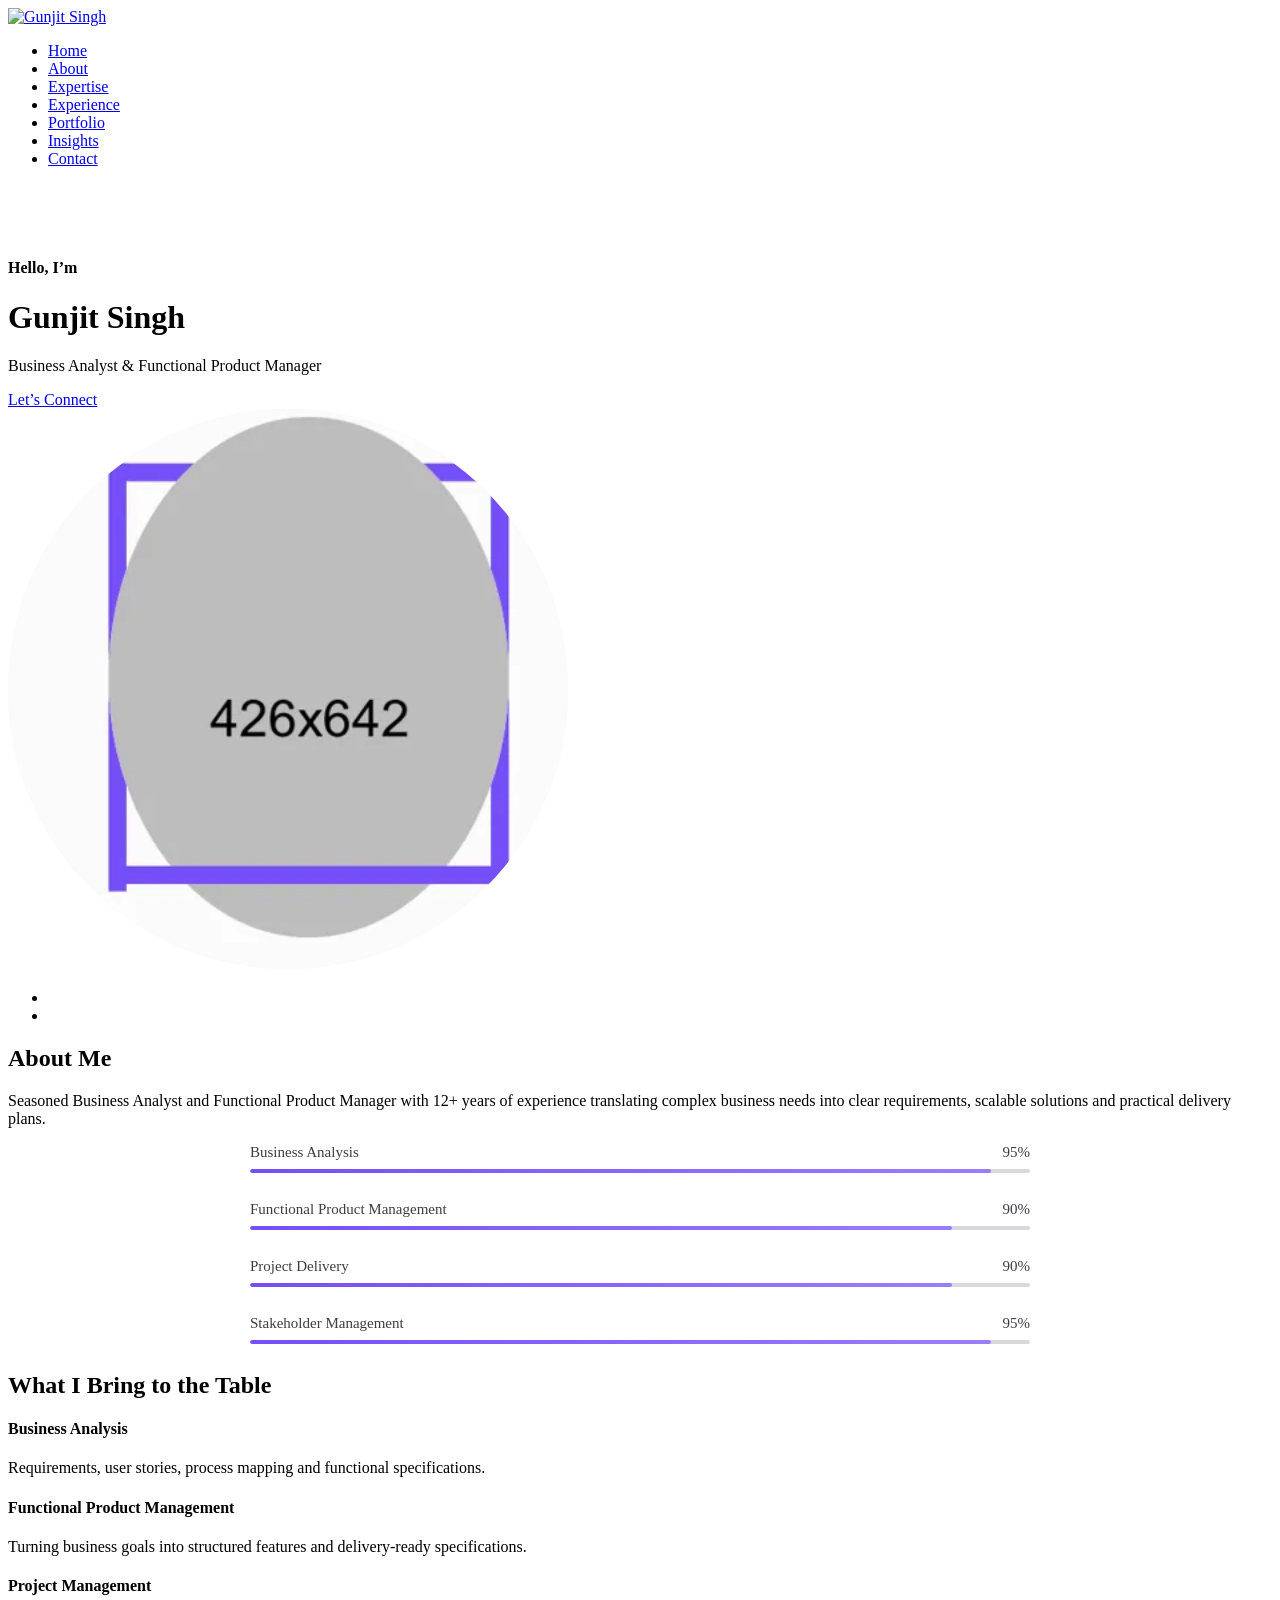
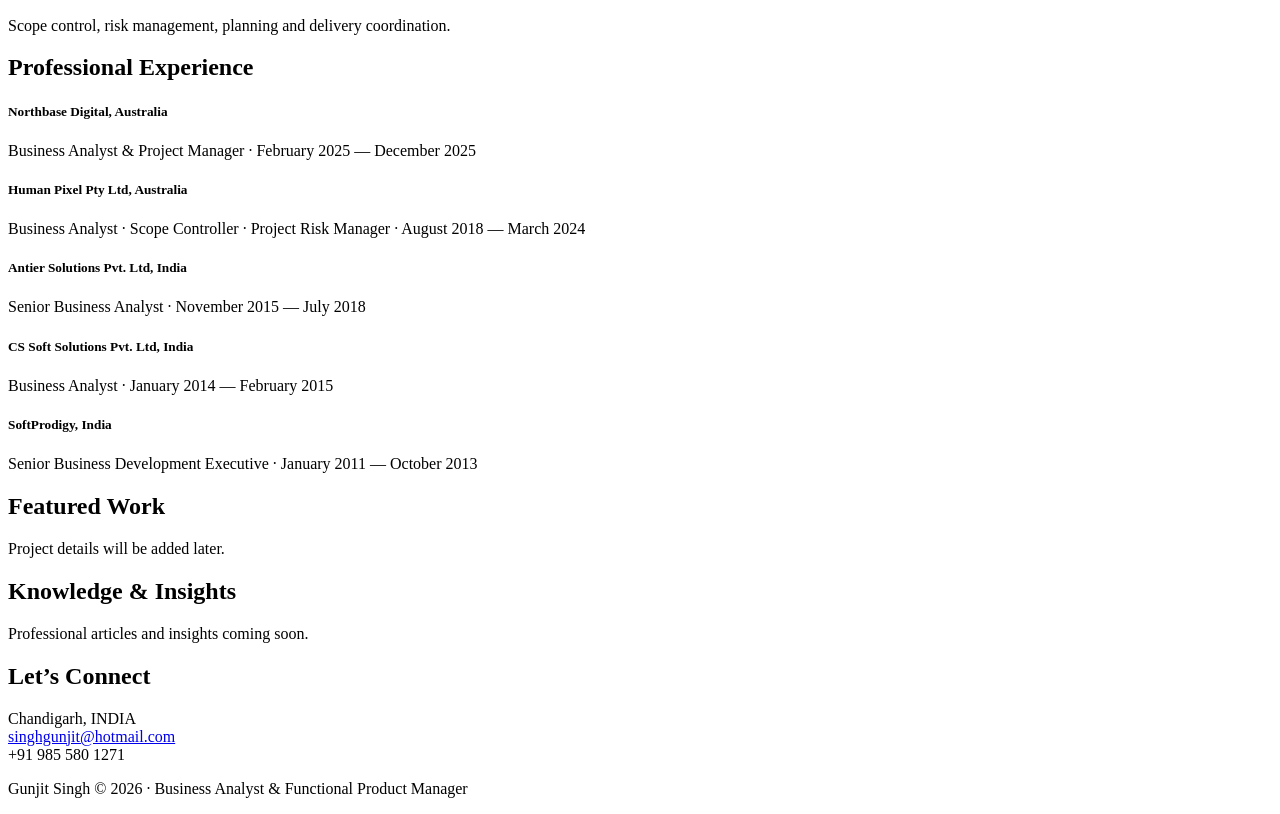
==== index.html @ 326b73f9 "Restore skill section and visible colored progress bars" ====
<!doctype html>
<html lang="en"><head><meta charset="utf-8"><meta name="viewport" content="width=device-width,initial-scale=1"><title>Gunjit Singh | Business Analyst & Functional Product Manager</title>
<link rel="stylesheet" href="https://preview.uideck.com/items/unfold/assets/css/bootstrap.min.css"><link rel="stylesheet" href="https://preview.uideck.com/items/unfold/assets/css/LineIcons.css"><link rel="stylesheet" href="https://preview.uideck.com/items/unfold/assets/css/default.css"><link rel="stylesheet" href="https://preview.uideck.com/items/unfold/assets/css/style.css"><link rel="stylesheet" href="assets/css/custom.css">
<style>.header-image .profile-photo{width:100%;max-width:560px;height:560px;object-fit:cover;object-position:center top;border-radius:50%;background:#f7f7f7}@media(max-width:991px){.header-image .profile-photo{height:auto;border-radius:0}}</style></head><body>
<header id="home" class="header-area"><div class="navigation fixed-top"><div class="container"><div class="row"><div class="col-lg-12"><nav class="navbar navbar-expand-lg"><a class="navbar-brand" href="#home"><img src="https://preview.uideck.com/items/unfold/assets/images/logo.png" alt="Gunjit Singh"></a><div class="collapse navbar-collapse" id="navbarSupportedContent"><ul class="navbar-nav ml-auto"><li class="nav-item active"><a class="page-scroll" href="#home">Home</a></li><li class="nav-item"><a class="page-scroll" href="#about">About</a></li><li class="nav-item"><a class="page-scroll" href="#service">Expertise</a></li><li class="nav-item"><a class="page-scroll" href="#experience">Experience</a></li><li class="nav-item"><a class="page-scroll" href="#work">Portfolio</a></li><li class="nav-item"><a class="page-scroll" href="#insights">Insights</a></li><li class="nav-item"><a class="page-scroll" href="#contact">Contact</a></li></ul></div></nav></div></div></div></div>
<div id="parallax" class="header-content d-flex align-items-center"><div class="header-shape shape-one layer"><img src="https://preview.uideck.com/items/unfold/assets/images/banner/shape/shape-1.png" alt=""></div><div class="header-shape shape-tow layer"><img src="https://preview.uideck.com/items/unfold/assets/images/banner/shape/shape-2.png" alt=""></div><div class="header-shape shape-three layer"><img src="https://preview.uideck.com/items/unfold/assets/images/banner/shape/shape-3.png" alt=""></div><div class="container"><div class="row align-items-center"><div class="col-xl-5 col-lg-6"><div class="header-content-right"><h4 class="sub-title">Hello, I’m</h4><h1 class="title">Gunjit Singh</h1><p>Business Analyst &amp; Functional Product Manager</p><a class="main-btn" href="#contact">Let’s Connect</a></div></div><div class="col-lg-6 offset-xl-1"><div class="header-image d-none d-lg-block"><img class="profile-photo" src="assets/images/gunjit-profile.webp" alt="Gunjit Singh"></div></div></div></div><div class="header-social"><div class="container"><div class="row"><div class="col-lg-12"><div class="header-social-icon"><ul><li><a href="mailto:singhgunjit@hotmail.com"><i class="lni-envelope"></i></a></li><li><a href="https://www.linkedin.com/in/gunjitsingh/" target="_blank"><i class="lni-linkedin-original"></i></a></li></ul></div></div></div></div></div></div></header>
<section id="about" class="about-area pt-125 pb-130"><div class="container"><div class="row justify-content-center"><div class="col-lg-8"><div class="section-title text-center"><h2 class="title">About Me</h2><p>Seasoned Business Analyst and Functional Product Manager with 12+ years of experience translating complex business needs into clear requirements, scalable solutions and practical delivery plans.</p></div></div></div><div class="row justify-content-center mt-50"><div class="col-lg-8"><div class="skill-list"><div class="skill-item"><div class="skill-header"><span class="skill-title">Business Analysis</span><span class="skill-percentage">95%</span></div><div class="skill-bar"><span class="bar-inner"></span></div></div><div class="skill-item"><div class="skill-header"><span class="skill-title">Functional Product Management</span><span class="skill-percentage">90%</span></div><div class="skill-bar"><span class="bar-inner"></span></div></div><div class="skill-item"><div class="skill-header"><span class="skill-title">Project Delivery</span><span class="skill-percentage">90%</span></div><div class="skill-bar"><span class="bar-inner"></span></div></div><div class="skill-item"><div class="skill-header"><span class="skill-title">Stakeholder Management</span><span class="skill-percentage">95%</span></div><div class="skill-bar"><span class="bar-inner"></span></div></div></div></div></div></div></section>
<section id="service" class="services-area gray-bg pt-125 pb-130"><div class="container"><div class="section-title text-center"><h2 class="title">What I Bring to the Table</h2></div><div class="row justify-content-center"><div class="col-lg-4 col-md-6"><div class="single-service text-center mt-30"><div class="service-icon"><i class="lni-code-alt"></i></div><h4 class="service-title">Business Analysis</h4><p>Requirements, user stories, process mapping and functional specifications.</p></div></div><div class="col-lg-4 col-md-6"><div class="single-service text-center mt-30"><div class="service-icon"><i class="lni-layout"></i></div><h4 class="service-title">Functional Product Management</h4><p>Turning business goals into structured features and delivery-ready specifications.</p></div></div><div class="col-lg-4 col-md-6"><div class="single-service text-center mt-30"><div class="service-icon"><i class="lni-cog"></i></div><h4 class="service-title">Project Management</h4><p>Scope control, risk management, planning and delivery coordination.</p></div></div></div></div></section>
<section id="experience" class="about-area pt-125 pb-130"><div class="container"><div class="section-title text-center"><h2 class="title">Professional Experience</h2></div><div class="row"><div class="col-lg-12"><div class="about-content"><h5>Northbase Digital, Australia</h5><p>Business Analyst &amp; Project Manager · February 2025 — December 2025</p><h5>Human Pixel Pty Ltd, Australia</h5><p>Business Analyst · Scope Controller · Project Risk Manager · August 2018 — March 2024</p><h5>Antier Solutions Pvt. Ltd, India</h5><p>Senior Business Analyst · November 2015 — July 2018</p><h5>CS Soft Solutions Pvt. Ltd, India</h5><p>Business Analyst · January 2014 — February 2015</p><h5>SoftProdigy, India</h5><p>Senior Business Development Executive · January 2011 — October 2013</p></div></div></div></div></section>
<section id="work" class="work-area pt-125 pb-130"><div class="container"><div class="section-title text-center"><h2 class="title">Featured Work</h2><p>Project details will be added later.</p></div></div></section><section id="insights" class="blog-area pt-125 pb-130"><div class="container"><div class="section-title text-center"><h2 class="title">Knowledge &amp; Insights</h2><p>Professional articles and insights coming soon.</p></div></div></section><section id="contact" class="contact-area gray-bg pt-125 pb-130"><div class="container"><div class="section-title text-center"><h2 class="title">Let’s Connect</h2><p>Chandigarh, INDIA<br><a href="mailto:singhgunjit@hotmail.com">singhgunjit@hotmail.com</a><br>+91 985 580 1271</p></div></div></section><footer class="footer-area"><div class="footer-widget pt-75 pb-120"><div class="container"><div class="text-center"><p>Gunjit Singh © 2026 · Business Analyst &amp; Functional Product Manager</p></div></div></div></footer>
<script src="https://preview.uideck.com/items/unfold/assets/js/vendor/jquery-1.12.4.min.js"></script><script src="https://preview.uideck.com/items/unfold/assets/js/bootstrap.min.js"></script><script src="https://preview.uideck.com/items/unfold/assets/js/main.js"></script></body></html>
---- assets/css/custom.css ----
/* Portfolio overrides and skill progress bar fixes */
.skill-area{padding-top:0;padding-bottom:100px}.skill-list{max-width:780px;margin:0 auto}.skill-item{margin-bottom:28px}.skill-header{display:flex;justify-content:space-between;align-items:center;margin-bottom:8px;font-size:15px;color:#3d3d45}.skill-title,.skill-percentage{font-weight:500}.skill-bar{height:4px;width:100%;background:#d7d7dc;border-radius:999px;overflow:hidden}.skill-bar .bar-inner,.skill-bar .progress-line{display:block;height:100%;border-radius:inherit;background:linear-gradient(90deg,#754ef9,#9b7dff)!important;opacity:1!important;transform:none!important;transition:width .8s ease!important}.skill-item:nth-child(1) .bar-inner,.skill-item:nth-child(1) .progress-line{width:95%!important}.skill-item:nth-child(2) .bar-inner,.skill-item:nth-child(2) .progress-line{width:90%!important}.skill-item:nth-child(3) .bar-inner,.skill-item:nth-child(3) .progress-line{width:90%!important}.skill-item:nth-child(4) .bar-inner,.skill-item:nth-child(4) .progress-line{width:95%!important}
/* Covers the original Unfold nested progress markup as well. */
.skill-item:nth-child(1) .skill-bar .bar-inner .bar{width:95%!important;background:#754ef9!important}.skill-item:nth-child(2) .skill-bar .bar-inner .bar{width:90%!important;background:#754ef9!important}.skill-item:nth-child(3) .skill-bar .bar-inner .bar{width:90%!important;background:#754ef9!important}.skill-item:nth-child(4) .skill-bar .bar-inner .bar{width:95%!important;background:#754ef9!important}
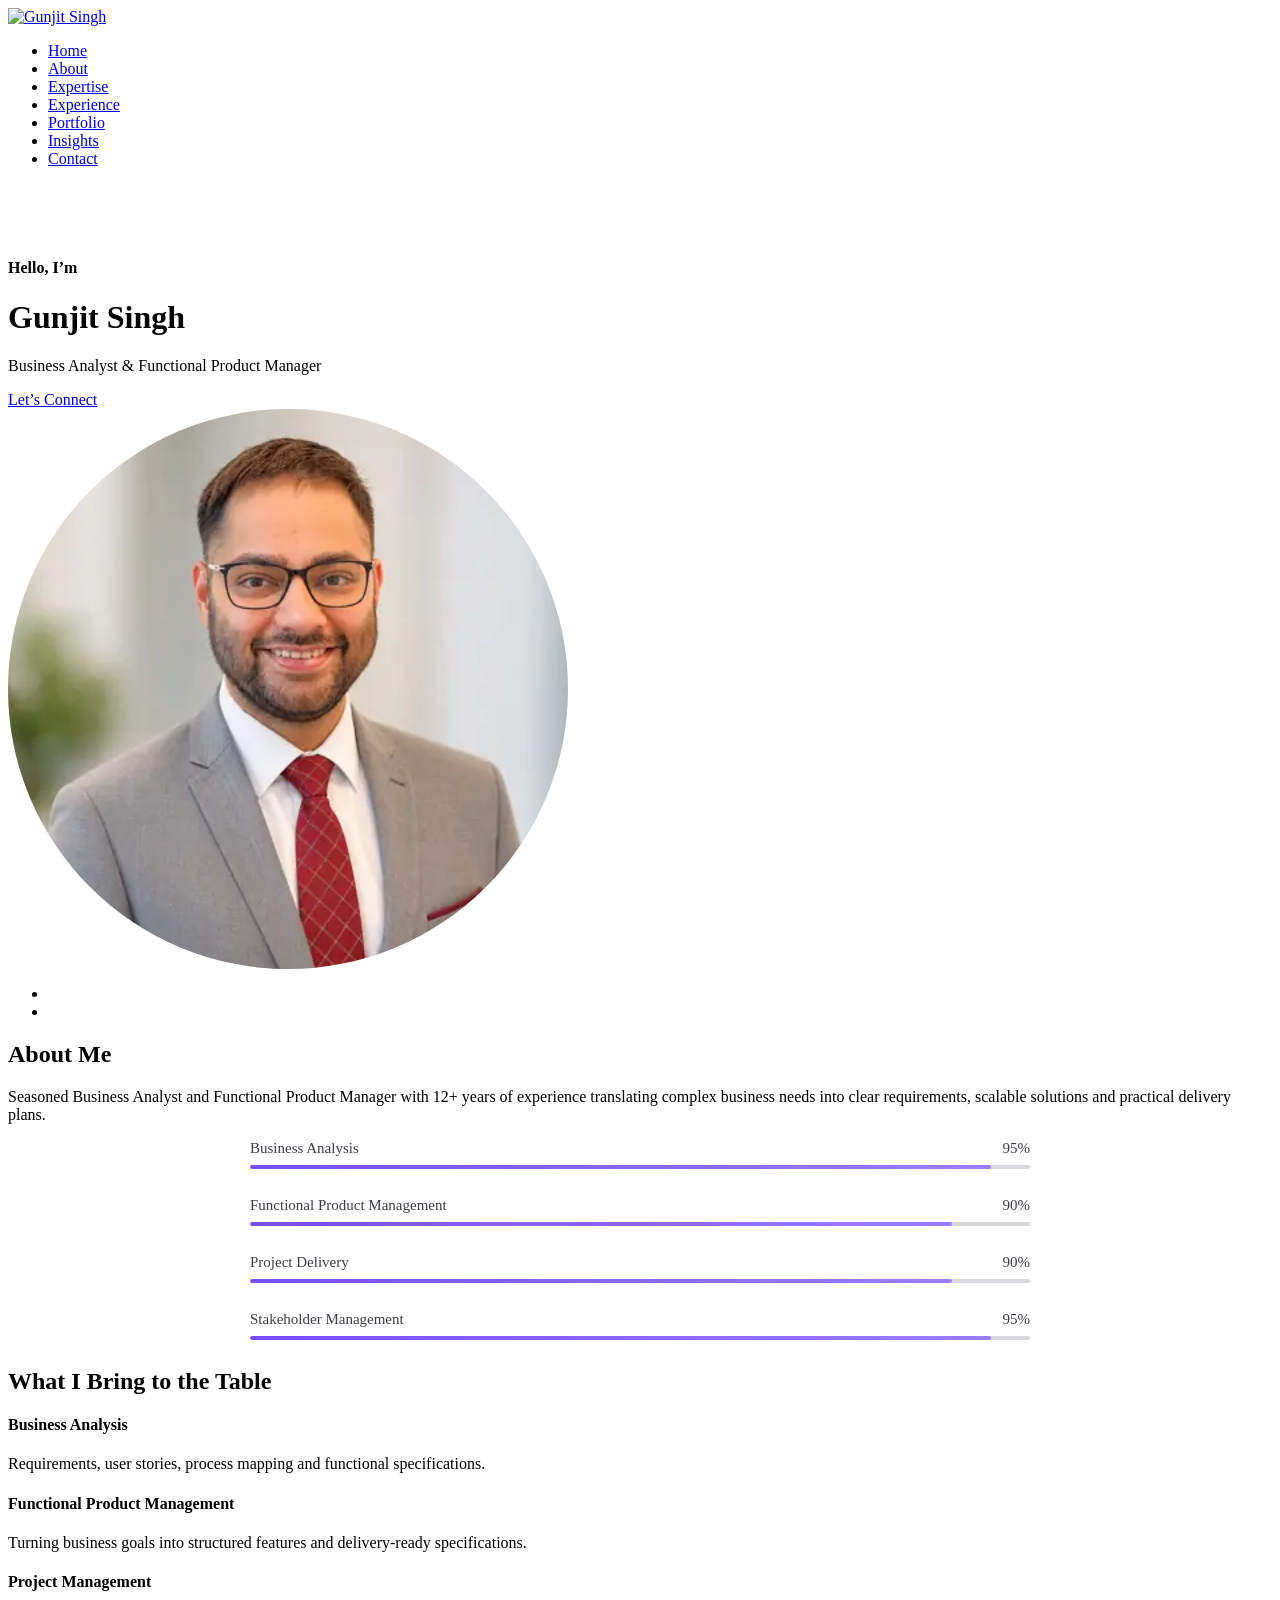
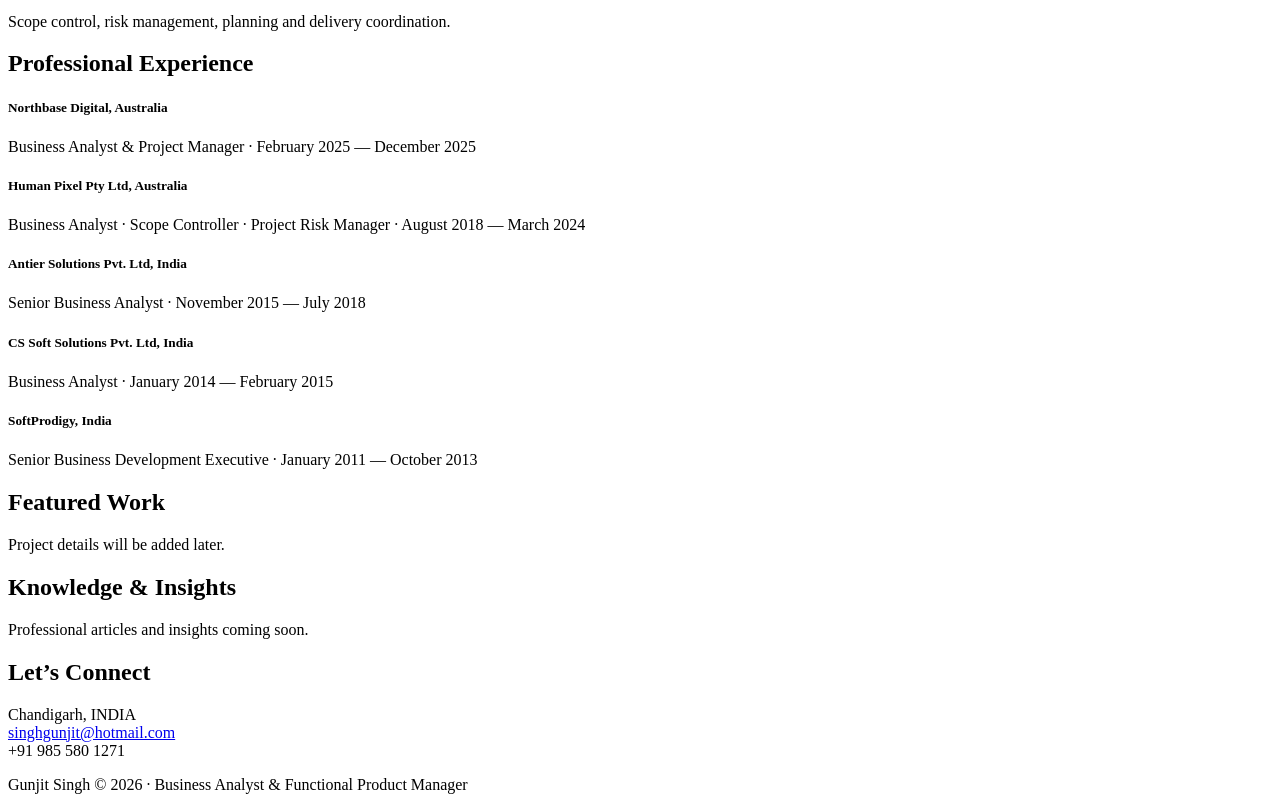
==== commit e1b17edd: "Fix hero photo by embedding optimized profile image and overriding hidden image styles" ====
--- a/index.html
+++ b/index.html
@@ -1,9 +1,9 @@
 <!doctype html>
 <html lang="en"><head><meta charset="utf-8"><meta name="viewport" content="width=device-width,initial-scale=1"><title>Gunjit Singh | Business Analyst & Functional Product Manager</title>
 <link rel="stylesheet" href="https://preview.uideck.com/items/unfold/assets/css/bootstrap.min.css"><link rel="stylesheet" href="https://preview.uideck.com/items/unfold/assets/css/LineIcons.css"><link rel="stylesheet" href="https://preview.uideck.com/items/unfold/assets/css/default.css"><link rel="stylesheet" href="https://preview.uideck.com/items/unfold/assets/css/style.css"><link rel="stylesheet" href="assets/css/custom.css">
-<style>.header-image .profile-photo{width:100%;max-width:560px;height:560px;object-fit:cover;object-position:center top;border-radius:50%;background:#f7f7f7}@media(max-width:991px){.header-image .profile-photo{height:auto;border-radius:0}}</style></head><body>
+<style>.header-image img.profile-photo{display:block!important;width:100%!important;max-width:560px!important;height:560px!important;object-fit:cover!important;object-position:center top!important;border-radius:50%!important;background:#f7f7f7!important;position:relative!important;z-index:3!important}@media(max-width:991px){.header-image img.profile-photo{height:auto!important;border-radius:50%!important}}.header-image:before{display:none!important}</style></head><body>
 <header id="home" class="header-area"><div class="navigation fixed-top"><div class="container"><div class="row"><div class="col-lg-12"><nav class="navbar navbar-expand-lg"><a class="navbar-brand" href="#home"><img src="https://preview.uideck.com/items/unfold/assets/images/logo.png" alt="Gunjit Singh"></a><div class="collapse navbar-collapse" id="navbarSupportedContent"><ul class="navbar-nav ml-auto"><li class="nav-item active"><a class="page-scroll" href="#home">Home</a></li><li class="nav-item"><a class="page-scroll" href="#about">About</a></li><li class="nav-item"><a class="page-scroll" href="#service">Expertise</a></li><li class="nav-item"><a class="page-scroll" href="#experience">Experience</a></li><li class="nav-item"><a class="page-scroll" href="#work">Portfolio</a></li><li class="nav-item"><a class="page-scroll" href="#insights">Insights</a></li><li class="nav-item"><a class="page-scroll" href="#contact">Contact</a></li></ul></div></nav></div></div></div></div>
-<div id="parallax" class="header-content d-flex align-items-center"><div class="header-shape shape-one layer"><img src="https://preview.uideck.com/items/unfold/assets/images/banner/shape/shape-1.png" alt=""></div><div class="header-shape shape-tow layer"><img src="https://preview.uideck.com/items/unfold/assets/images/banner/shape/shape-2.png" alt=""></div><div class="header-shape shape-three layer"><img src="https://preview.uideck.com/items/unfold/assets/images/banner/shape/shape-3.png" alt=""></div><div class="container"><div class="row align-items-center"><div class="col-xl-5 col-lg-6"><div class="header-content-right"><h4 class="sub-title">Hello, I’m</h4><h1 class="title">Gunjit Singh</h1><p>Business Analyst &amp; Functional Product Manager</p><a class="main-btn" href="#contact">Let’s Connect</a></div></div><div class="col-lg-6 offset-xl-1"><div class="header-image d-none d-lg-block"><img class="profile-photo" src="assets/images/gunjit-profile.webp" alt="Gunjit Singh"></div></div></div></div><div class="header-social"><div class="container"><div class="row"><div class="col-lg-12"><div class="header-social-icon"><ul><li><a href="mailto:singhgunjit@hotmail.com"><i class="lni-envelope"></i></a></li><li><a href="https://www.linkedin.com/in/gunjitsingh/" target="_blank"><i class="lni-linkedin-original"></i></a></li></ul></div></div></div></div></div></div></header>
+<div id="parallax" class="header-content d-flex align-items-center"><div class="header-shape shape-one layer"><img src="https://preview.uideck.com/items/unfold/assets/images/banner/shape/shape-1.png" alt=""></div><div class="header-shape shape-tow layer"><img src="https://preview.uideck.com/items/unfold/assets/images/banner/shape/shape-2.png" alt=""></div><div class="header-shape shape-three layer"><img src="https://preview.uideck.com/items/unfold/assets/images/banner/shape/shape-3.png" alt=""></div><div class="container"><div class="row align-items-center"><div class="col-xl-5 col-lg-6"><div class="header-content-right"><h4 class="sub-title">Hello, I’m</h4><h1 class="title">Gunjit Singh</h1><p>Business Analyst &amp; Functional Product Manager</p><a class="main-btn" href="#contact">Let’s Connect</a></div></div><div class="col-lg-6 offset-xl-1"><div class="header-image d-none d-lg-block"><img class="profile-photo" src="[data-uri]" alt="Gunjit Singh"></div></div></div></div><div class="header-social"><div class="container"><div class="row"><div class="col-lg-12"><div class="header-social-icon"><ul><li><a href="mailto:singhgunjit@hotmail.com"><i class="lni-envelope"></i></a></li><li><a href="https://www.linkedin.com/in/gunjitsingh/" target="_blank"><i class="lni-linkedin-original"></i></a></li></ul></div></div></div></div></div></div></header>
 <section id="about" class="about-area pt-125 pb-130"><div class="container"><div class="row justify-content-center"><div class="col-lg-8"><div class="section-title text-center"><h2 class="title">About Me</h2><p>Seasoned Business Analyst and Functional Product Manager with 12+ years of experience translating complex business needs into clear requirements, scalable solutions and practical delivery plans.</p></div></div></div><div class="row justify-content-center mt-50"><div class="col-lg-8"><div class="skill-list"><div class="skill-item"><div class="skill-header"><span class="skill-title">Business Analysis</span><span class="skill-percentage">95%</span></div><div class="skill-bar"><span class="bar-inner"></span></div></div><div class="skill-item"><div class="skill-header"><span class="skill-title">Functional Product Management</span><span class="skill-percentage">90%</span></div><div class="skill-bar"><span class="bar-inner"></span></div></div><div class="skill-item"><div class="skill-header"><span class="skill-title">Project Delivery</span><span class="skill-percentage">90%</span></div><div class="skill-bar"><span class="bar-inner"></span></div></div><div class="skill-item"><div class="skill-header"><span class="skill-title">Stakeholder Management</span><span class="skill-percentage">95%</span></div><div class="skill-bar"><span class="bar-inner"></span></div></div></div></div></div></div></section>
 <section id="service" class="services-area gray-bg pt-125 pb-130"><div class="container"><div class="section-title text-center"><h2 class="title">What I Bring to the Table</h2></div><div class="row justify-content-center"><div class="col-lg-4 col-md-6"><div class="single-service text-center mt-30"><div class="service-icon"><i class="lni-code-alt"></i></div><h4 class="service-title">Business Analysis</h4><p>Requirements, user stories, process mapping and functional specifications.</p></div></div><div class="col-lg-4 col-md-6"><div class="single-service text-center mt-30"><div class="service-icon"><i class="lni-layout"></i></div><h4 class="service-title">Functional Product Management</h4><p>Turning business goals into structured features and delivery-ready specifications.</p></div></div><div class="col-lg-4 col-md-6"><div class="single-service text-center mt-30"><div class="service-icon"><i class="lni-cog"></i></div><h4 class="service-title">Project Management</h4><p>Scope control, risk management, planning and delivery coordination.</p></div></div></div></div></section>
 <section id="experience" class="about-area pt-125 pb-130"><div class="container"><div class="section-title text-center"><h2 class="title">Professional Experience</h2></div><div class="row"><div class="col-lg-12"><div class="about-content"><h5>Northbase Digital, Australia</h5><p>Business Analyst &amp; Project Manager · February 2025 — December 2025</p><h5>Human Pixel Pty Ltd, Australia</h5><p>Business Analyst · Scope Controller · Project Risk Manager · August 2018 — March 2024</p><h5>Antier Solutions Pvt. Ltd, India</h5><p>Senior Business Analyst · November 2015 — July 2018</p><h5>CS Soft Solutions Pvt. Ltd, India</h5><p>Business Analyst · January 2014 — February 2015</p><h5>SoftProdigy, India</h5><p>Senior Business Development Executive · January 2011 — October 2013</p></div></div></div></div></section>
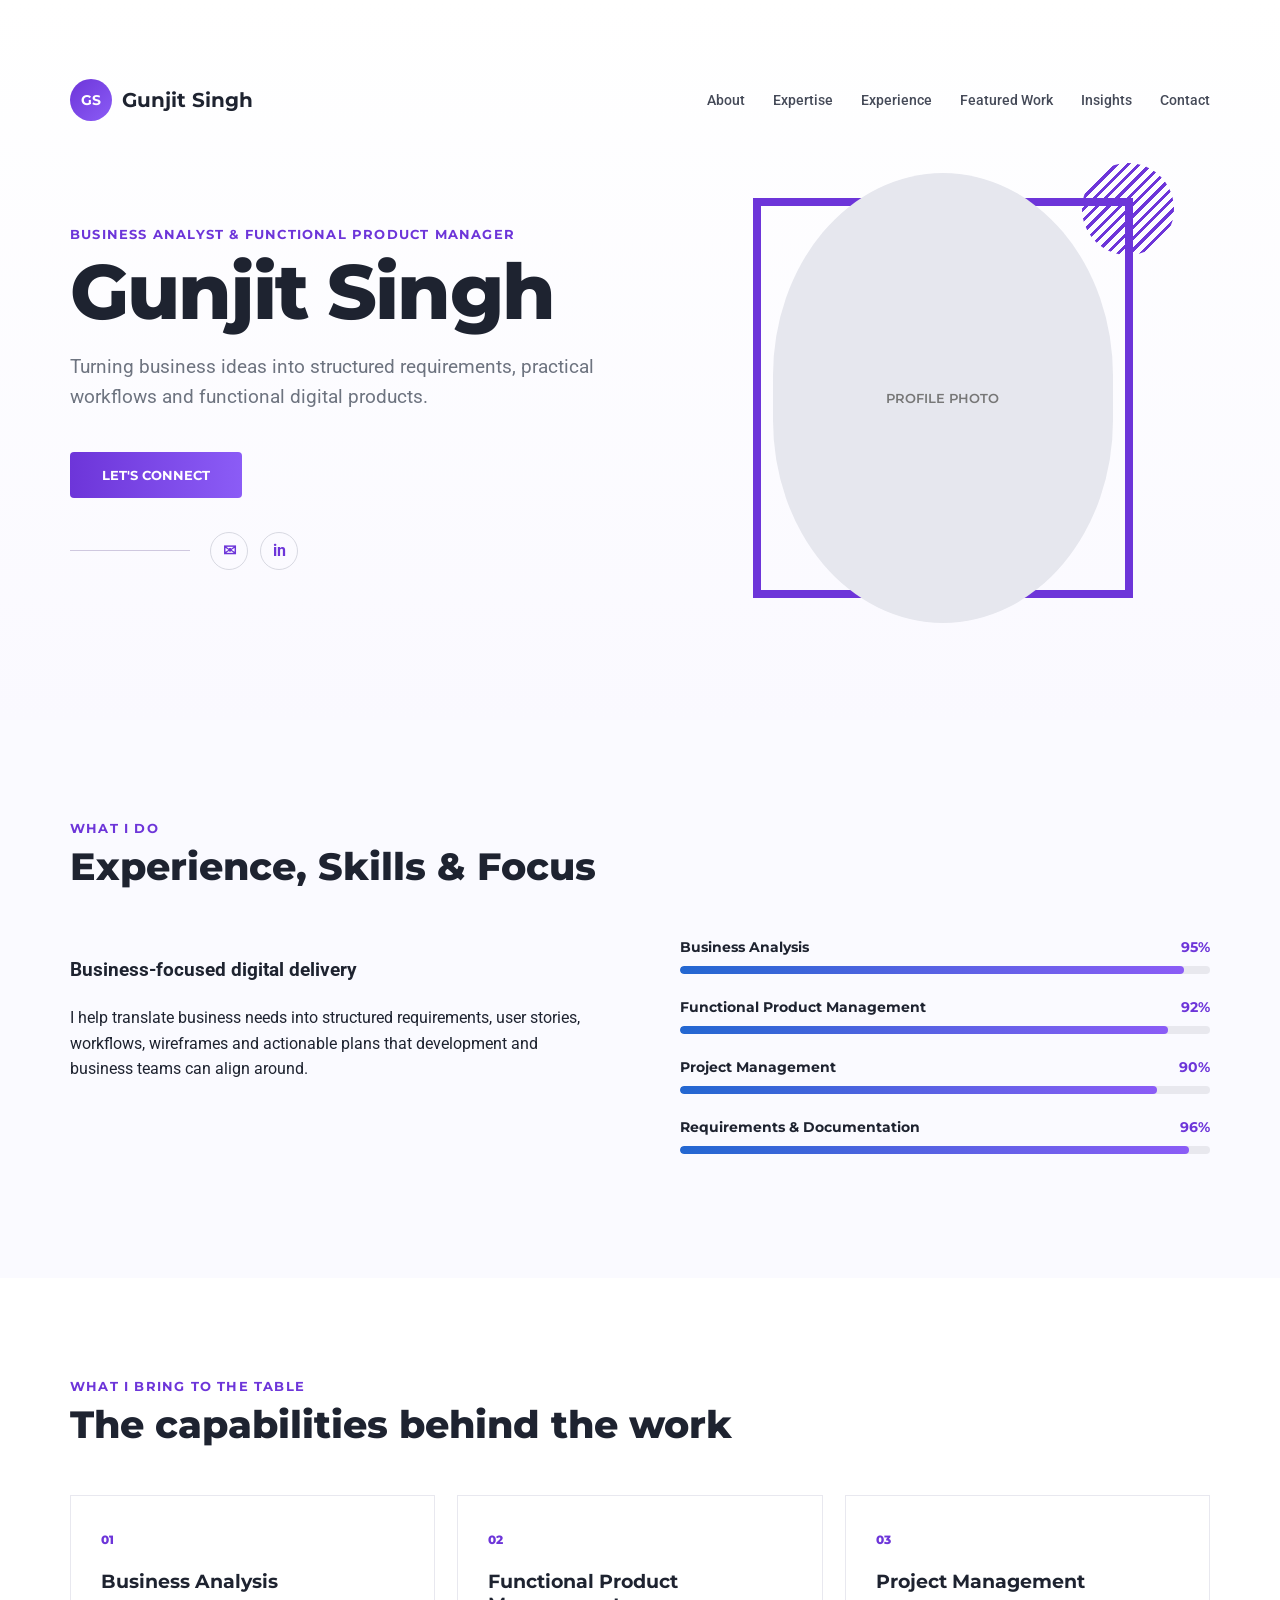
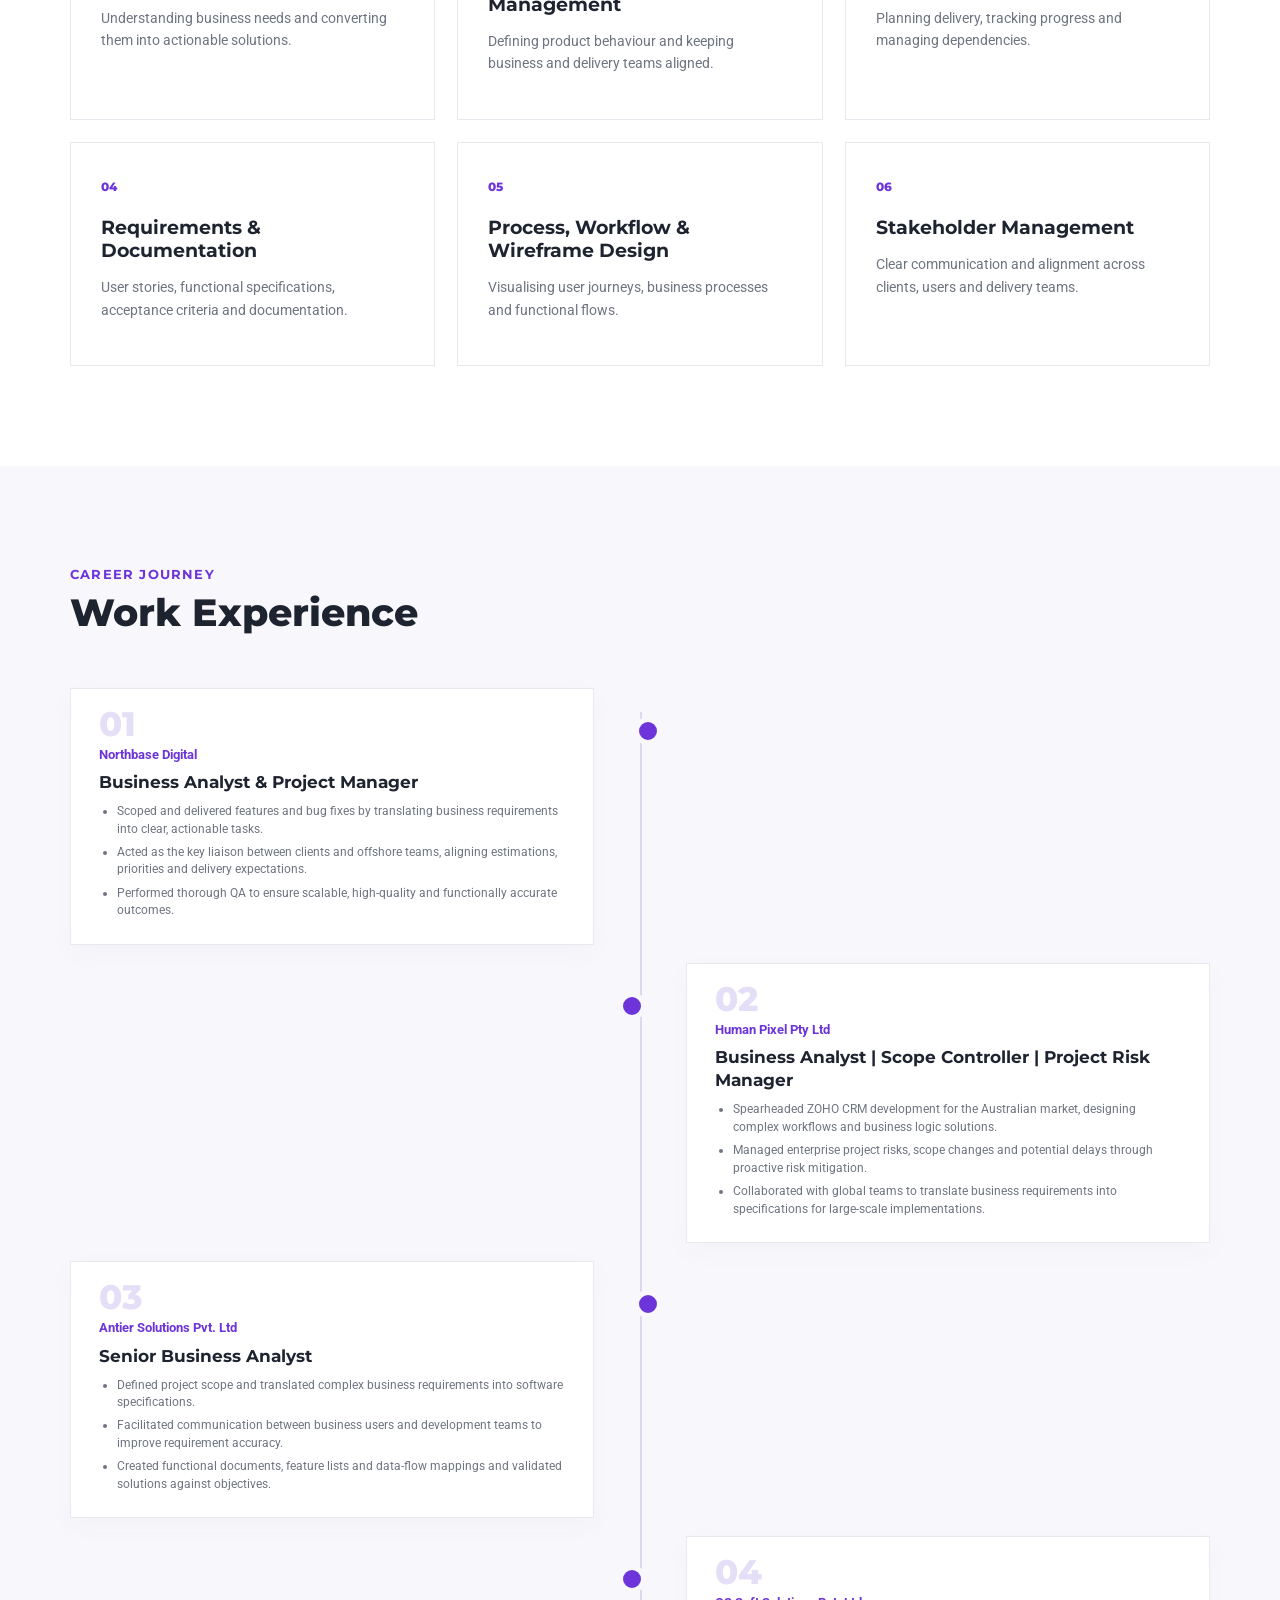
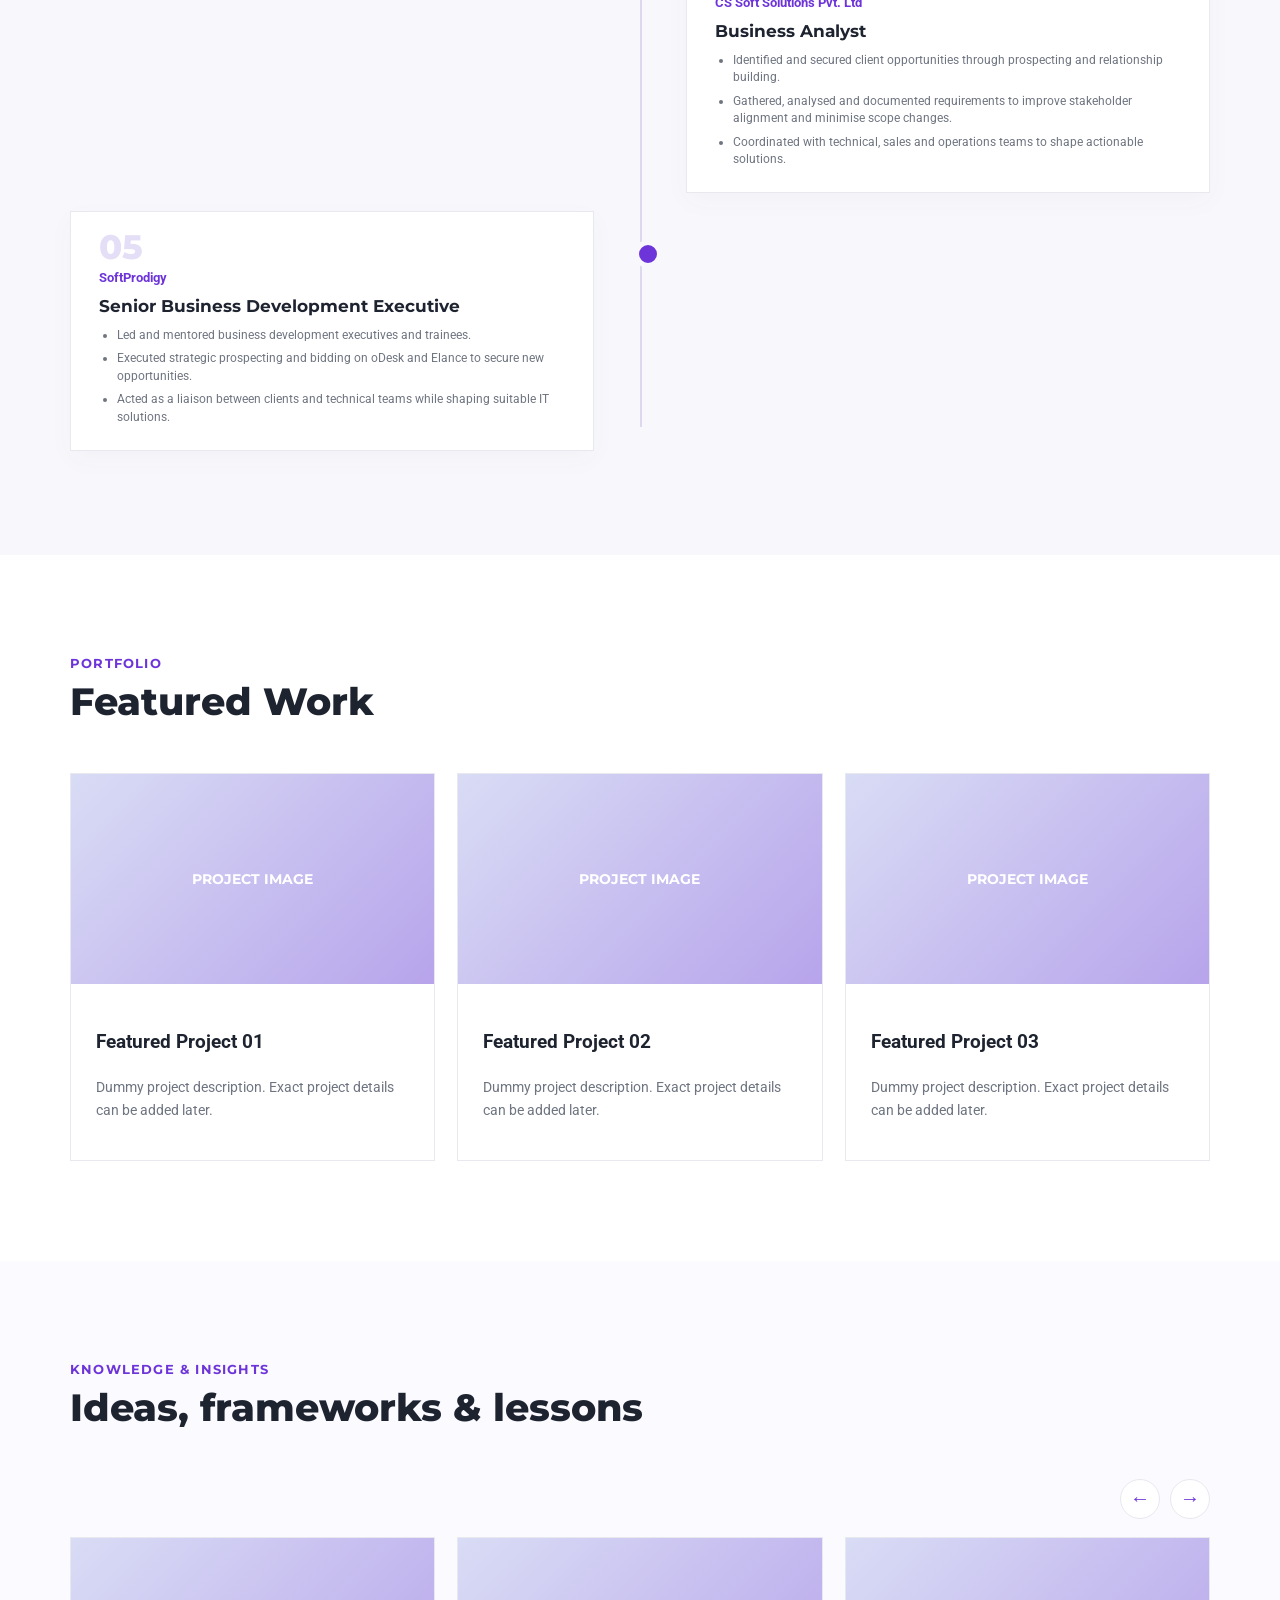
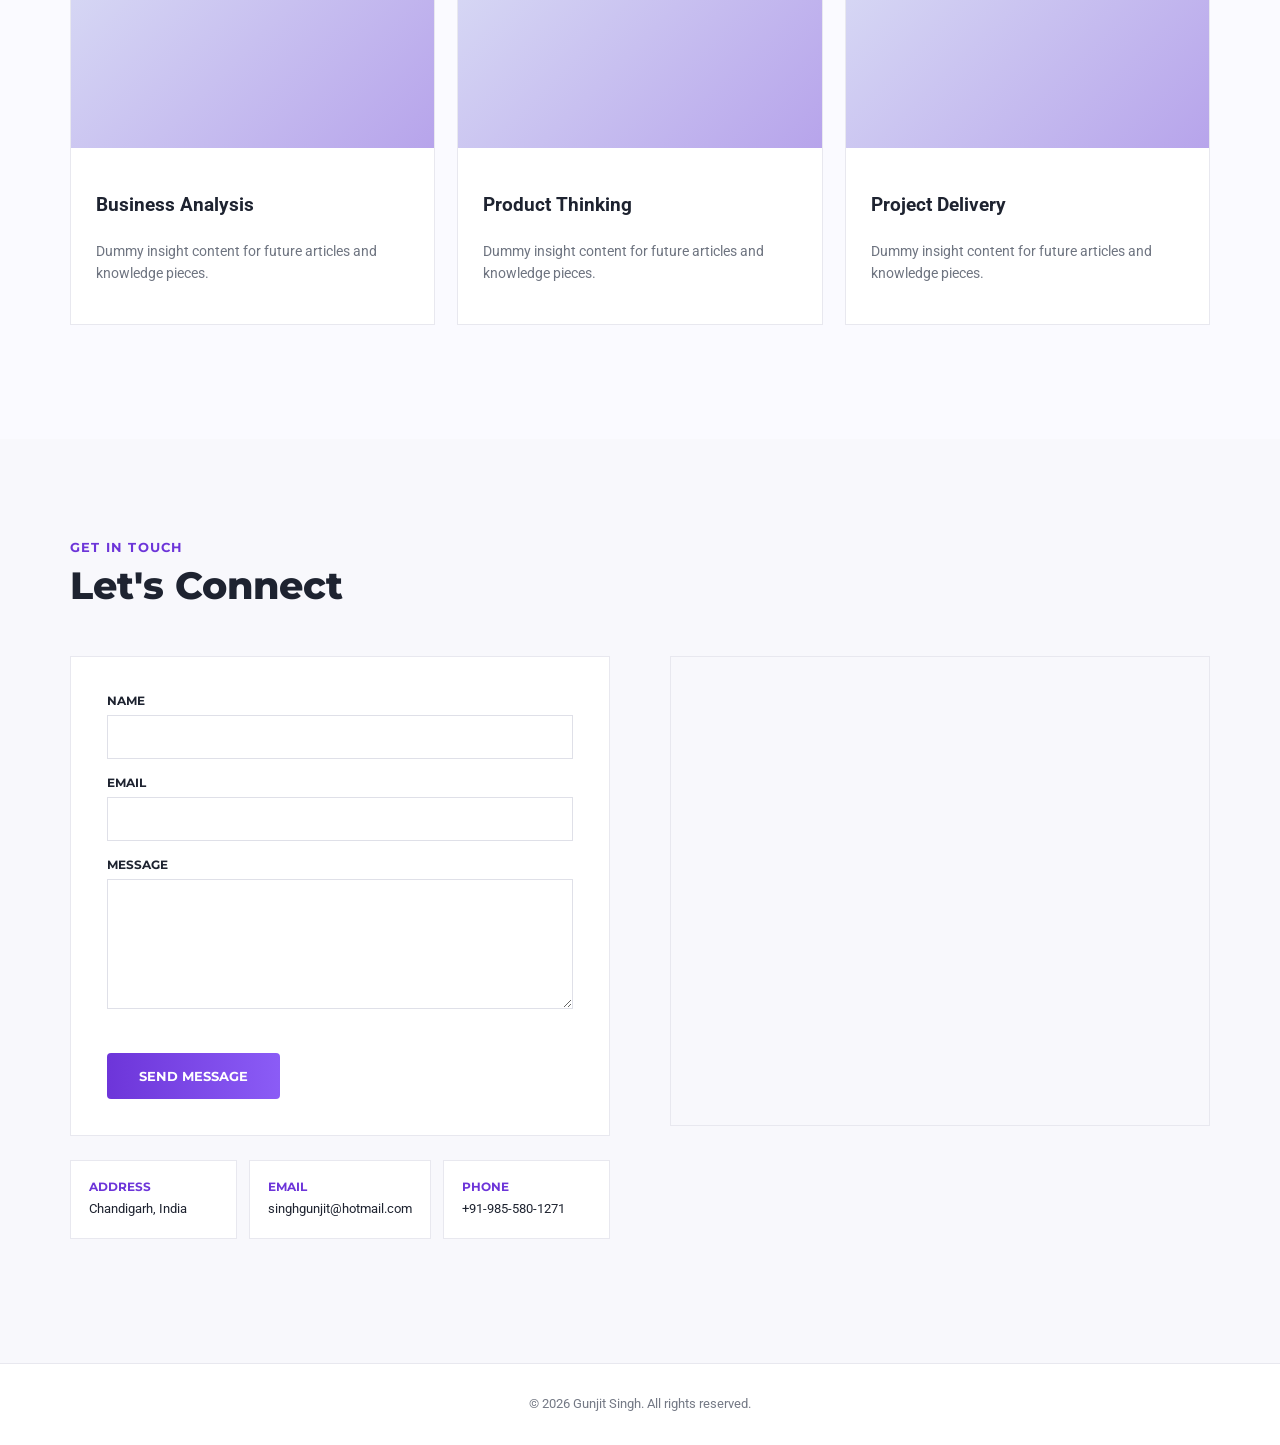
==== commit 3c6c997e: "Finalize portfolio website layout and work experience timeline" ====
--- a/index.html
+++ b/index.html
@@ -1,11 +1 @@
-<!doctype html>
-<html lang="en"><head><meta charset="utf-8"><meta name="viewport" content="width=device-width,initial-scale=1"><title>Gunjit Singh | Business Analyst & Functional Product Manager</title>
-<link rel="stylesheet" href="https://preview.uideck.com/items/unfold/assets/css/bootstrap.min.css"><link rel="stylesheet" href="https://preview.uideck.com/items/unfold/assets/css/LineIcons.css"><link rel="stylesheet" href="https://preview.uideck.com/items/unfold/assets/css/default.css"><link rel="stylesheet" href="https://preview.uideck.com/items/unfold/assets/css/style.css"><link rel="stylesheet" href="assets/css/custom.css">
-<style>.header-image img.profile-photo{display:block!important;width:100%!important;max-width:560px!important;height:560px!important;object-fit:cover!important;object-position:center top!important;border-radius:50%!important;background:#f7f7f7!important;position:relative!important;z-index:3!important}@media(max-width:991px){.header-image img.profile-photo{height:auto!important;border-radius:50%!important}}.header-image:before{display:none!important}</style></head><body>
-<header id="home" class="header-area"><div class="navigation fixed-top"><div class="container"><div class="row"><div class="col-lg-12"><nav class="navbar navbar-expand-lg"><a class="navbar-brand" href="#home"><img src="https://preview.uideck.com/items/unfold/assets/images/logo.png" alt="Gunjit Singh"></a><div class="collapse navbar-collapse" id="navbarSupportedContent"><ul class="navbar-nav ml-auto"><li class="nav-item active"><a class="page-scroll" href="#home">Home</a></li><li class="nav-item"><a class="page-scroll" href="#about">About</a></li><li class="nav-item"><a class="page-scroll" href="#service">Expertise</a></li><li class="nav-item"><a class="page-scroll" href="#experience">Experience</a></li><li class="nav-item"><a class="page-scroll" href="#work">Portfolio</a></li><li class="nav-item"><a class="page-scroll" href="#insights">Insights</a></li><li class="nav-item"><a class="page-scroll" href="#contact">Contact</a></li></ul></div></nav></div></div></div></div>
-<div id="parallax" class="header-content d-flex align-items-center"><div class="header-shape shape-one layer"><img src="https://preview.uideck.com/items/unfold/assets/images/banner/shape/shape-1.png" alt=""></div><div class="header-shape shape-tow layer"><img src="https://preview.uideck.com/items/unfold/assets/images/banner/shape/shape-2.png" alt=""></div><div class="header-shape shape-three layer"><img src="https://preview.uideck.com/items/unfold/assets/images/banner/shape/shape-3.png" alt=""></div><div class="container"><div class="row align-items-center"><div class="col-xl-5 col-lg-6"><div class="header-content-right"><h4 class="sub-title">Hello, I’m</h4><h1 class="title">Gunjit Singh</h1><p>Business Analyst &amp; Functional Product Manager</p><a class="main-btn" href="#contact">Let’s Connect</a></div></div><div class="col-lg-6 offset-xl-1"><div class="header-image d-none d-lg-block"><img class="profile-photo" src="[data-uri]" alt="Gunjit Singh"></div></div></div></div><div class="header-social"><div class="container"><div class="row"><div class="col-lg-12"><div class="header-social-icon"><ul><li><a href="mailto:singhgunjit@hotmail.com"><i class="lni-envelope"></i></a></li><li><a href="https://www.linkedin.com/in/gunjitsingh/" target="_blank"><i class="lni-linkedin-original"></i></a></li></ul></div></div></div></div></div></div></header>
-<section id="about" class="about-area pt-125 pb-130"><div class="container"><div class="row justify-content-center"><div class="col-lg-8"><div class="section-title text-center"><h2 class="title">About Me</h2><p>Seasoned Business Analyst and Functional Product Manager with 12+ years of experience translating complex business needs into clear requirements, scalable solutions and practical delivery plans.</p></div></div></div><div class="row justify-content-center mt-50"><div class="col-lg-8"><div class="skill-list"><div class="skill-item"><div class="skill-header"><span class="skill-title">Business Analysis</span><span class="skill-percentage">95%</span></div><div class="skill-bar"><span class="bar-inner"></span></div></div><div class="skill-item"><div class="skill-header"><span class="skill-title">Functional Product Management</span><span class="skill-percentage">90%</span></div><div class="skill-bar"><span class="bar-inner"></span></div></div><div class="skill-item"><div class="skill-header"><span class="skill-title">Project Delivery</span><span class="skill-percentage">90%</span></div><div class="skill-bar"><span class="bar-inner"></span></div></div><div class="skill-item"><div class="skill-header"><span class="skill-title">Stakeholder Management</span><span class="skill-percentage">95%</span></div><div class="skill-bar"><span class="bar-inner"></span></div></div></div></div></div></div></section>
-<section id="service" class="services-area gray-bg pt-125 pb-130"><div class="container"><div class="section-title text-center"><h2 class="title">What I Bring to the Table</h2></div><div class="row justify-content-center"><div class="col-lg-4 col-md-6"><div class="single-service text-center mt-30"><div class="service-icon"><i class="lni-code-alt"></i></div><h4 class="service-title">Business Analysis</h4><p>Requirements, user stories, process mapping and functional specifications.</p></div></div><div class="col-lg-4 col-md-6"><div class="single-service text-center mt-30"><div class="service-icon"><i class="lni-layout"></i></div><h4 class="service-title">Functional Product Management</h4><p>Turning business goals into structured features and delivery-ready specifications.</p></div></div><div class="col-lg-4 col-md-6"><div class="single-service text-center mt-30"><div class="service-icon"><i class="lni-cog"></i></div><h4 class="service-title">Project Management</h4><p>Scope control, risk management, planning and delivery coordination.</p></div></div></div></div></section>
-<section id="experience" class="about-area pt-125 pb-130"><div class="container"><div class="section-title text-center"><h2 class="title">Professional Experience</h2></div><div class="row"><div class="col-lg-12"><div class="about-content"><h5>Northbase Digital, Australia</h5><p>Business Analyst &amp; Project Manager · February 2025 — December 2025</p><h5>Human Pixel Pty Ltd, Australia</h5><p>Business Analyst · Scope Controller · Project Risk Manager · August 2018 — March 2024</p><h5>Antier Solutions Pvt. Ltd, India</h5><p>Senior Business Analyst · November 2015 — July 2018</p><h5>CS Soft Solutions Pvt. Ltd, India</h5><p>Business Analyst · January 2014 — February 2015</p><h5>SoftProdigy, India</h5><p>Senior Business Development Executive · January 2011 — October 2013</p></div></div></div></div></section>
-<section id="work" class="work-area pt-125 pb-130"><div class="container"><div class="section-title text-center"><h2 class="title">Featured Work</h2><p>Project details will be added later.</p></div></div></section><section id="insights" class="blog-area pt-125 pb-130"><div class="container"><div class="section-title text-center"><h2 class="title">Knowledge &amp; Insights</h2><p>Professional articles and insights coming soon.</p></div></div></section><section id="contact" class="contact-area gray-bg pt-125 pb-130"><div class="container"><div class="section-title text-center"><h2 class="title">Let’s Connect</h2><p>Chandigarh, INDIA<br><a href="mailto:singhgunjit@hotmail.com">singhgunjit@hotmail.com</a><br>+91 985 580 1271</p></div></div></section><footer class="footer-area"><div class="footer-widget pt-75 pb-120"><div class="container"><div class="text-center"><p>Gunjit Singh © 2026 · Business Analyst &amp; Functional Product Manager</p></div></div></div></footer>
-<script src="https://preview.uideck.com/items/unfold/assets/js/vendor/jquery-1.12.4.min.js"></script><script src="https://preview.uideck.com/items/unfold/assets/js/bootstrap.min.js"></script><script src="https://preview.uideck.com/items/unfold/assets/js/main.js"></script></body></html>+<!doctype html><html lang="en"><head><meta charset="utf-8"><meta name="viewport" content="width=device-width,initial-scale=1"><title>Gunjit Singh | Business Analyst & Functional Product Manager</title><link rel="preconnect" href="https://fonts.googleapis.com"><link href="https://fonts.googleapis.com/css2?family=Montserrat:wght@400;500;600;700;800&family=Roboto:wght@400;500&display=swap" rel="stylesheet"><style>:root{--p:#6d35d9;--p2:#8b5cf6;--b:#2367d1;--d:#1e2330;--m:#6e7480;--l:#e8e8ef}*{box-sizing:border-box}html{scroll-behavior:smooth}body{margin:0;font-family:Roboto,Arial;color:var(--d);line-height:1.6}.container{width:min(1140px,92%);margin:auto}nav{height:76px;display:flex;align-items:center;justify-content:space-between}.brand{display:flex;align-items:center;gap:10px;font:700 20px Montserrat}.mark{width:42px;height:42px;border-radius:50%;display:grid;place-items:center;color:#fff;background:linear-gradient(135deg,var(--p),var(--p2));font-size:14px}.links{display:flex;gap:28px}.links a{color:#454a58;text-decoration:none;font:500 14px Roboto}.hero{min-height:720px;background:linear-gradient(#fff,#faf9ff);display:flex;align-items:center;overflow:hidden}.hero-grid{display:grid;grid-template-columns:1fr 1fr;align-items:center;gap:70px}.eyebrow,.kicker{font:700 13px Montserrat;color:var(--p);letter-spacing:1.2px;text-transform:uppercase}.hero h1{font:800 clamp(45px,6vw,78px)/1.05 Montserrat;margin:10px 0 18px;letter-spacing:-2px}.hero p{font-size:19px;color:var(--m)}.btn{display:inline-block;margin-top:20px;padding:15px 32px;border:0;border-radius:4px;background:linear-gradient(90deg,var(--p),var(--p2));color:#fff;text-decoration:none;font:700 13px Montserrat}.connect{margin-top:34px;display:flex;align-items:center;gap:20px}.line{width:120px;height:1px;background:#cfc8df}.socials{display:flex;gap:12px}.social{width:38px;height:38px;border:1px solid #d8d9e2;border-radius:50%;display:grid;place-items:center;color:var(--p);text-decoration:none;font-weight:700}.photo-zone{height:520px;position:relative;display:grid;place-items:center}.frame{position:absolute;width:380px;height:400px;border:8px solid var(--p);z-index:1}.portrait{position:relative;z-index:2;width:340px;height:450px;border-radius:50% / 45%;object-fit:cover;object-position:center top;background:#e6e7ee}.stripe{position:absolute;z-index:3;width:92px;height:92px;right:36px;top:25px;border-radius:50%;background:repeating-linear-gradient(135deg,var(--p) 0 3px,transparent 3px 8px)}section{padding:100px 0}.title{font:800 38px/1.2 Montserrat;margin:8px 0 48px}.about{background:#fafaff}.about-grid{display:grid;grid-template-columns:1fr 1fr;gap:80px}.skill{margin-bottom:24px}.skill-head{display:flex;justify-content:space-between;margin-bottom:10px;font:700 14px Montserrat}.skill-head span:first-child{padding-right:25px}.pct{margin-left:auto;min-width:44px;text-align:right;color:var(--p)}.bar{height:8px;background:#e8e8ee;border-radius:8px;overflow:hidden}.bar i{display:block;height:100%;background:linear-gradient(90deg,var(--b),var(--p2));border-radius:8px}.grid3{display:grid;grid-template-columns:repeat(3,1fr);gap:22px}.card,.job,.work,.insight,.form{background:#fff;border:1px solid var(--l)}.card{padding:30px;min-height:190px}.num{color:var(--p);font:800 12px Montserrat}.card h3{font:700 19px Montserrat;margin:18px 0 10px}.card p,.work p,.insight p{color:var(--m);font-size:14px}.experience{background:#f8f8fc}.timeline{position:relative;display:grid;gap:18px;padding:4px 0}.timeline:before{content:"";position:absolute;left:50%;top:28px;bottom:28px;width:2px;background:#ddd8ee}.job{position:relative;width:46%;padding:18px 28px;box-shadow:0 8px 25px #37216a08}.job:nth-child(odd){justify-self:start}.job:nth-child(even){justify-self:end}.job:after{content:"";position:absolute;top:28px;width:18px;height:18px;border-radius:50%;background:var(--p);border:5px solid #f8f8fc;z-index:2}.job:nth-child(odd):after{right:-13.1%}.job:nth-child(even):after{left:-13.1%}.job-no{font:800 34px/1 Montserrat;color:#e5def7}.job small{color:var(--p);font-weight:700}.job h3{font:700 17px/1.35 Montserrat;margin:5px 0 8px}.job-points{margin:9px 0 0;padding-left:18px}.job-points li{font-size:12.3px;line-height:1.42;color:var(--m);margin:0 0 6px}.work-image,.insight-image{height:210px;display:grid;place-items:center;background:linear-gradient(135deg,#d9dcf5,#b7a4eb);color:#fff;font:700 14px Montserrat}.body{padding:25px}.scroll{display:flex;gap:22px;overflow-x:auto;padding-bottom:14px;scroll-behavior:smooth}.insight{min-width:calc((100% - 44px)/3)}.arrows{display:flex;gap:10px;justify-content:flex-end;margin-bottom:18px}.round{width:40px;height:40px;border:1px solid var(--l);border-radius:50%;background:#fff;color:var(--p);font-size:20px}.contact{background:#f8f8fc}.contact-grid{display:grid;grid-template-columns:1fr 1fr;gap:60px}.form{padding:36px}.row{margin-bottom:16px}label{display:block;font:700 12px Montserrat;margin-bottom:7px}input,textarea{width:100%;border:1px solid #dfe0e8;padding:13px 14px;font:14px Roboto}textarea{min-height:130px}.info{display:grid;grid-template-columns:repeat(3,1fr);gap:12px;margin:24px 0}.box{background:#fff;border:1px solid var(--l);padding:18px;font-size:13px}.box strong{display:block;color:var(--p);font:700 12px Montserrat;margin-bottom:5px}.map{height:470px;border:1px solid var(--l);overflow:hidden}.map iframe{width:100%;height:100%;border:0}footer{padding:30px;text-align:center;color:#747985;font-size:13px;border-top:1px solid var(--l)}@media(max-width:900px){.links{display:none}.hero-grid,.about-grid,.contact-grid{grid-template-columns:1fr}.photo-zone{order:-1;height:450px}.grid3{grid-template-columns:1fr 1fr}.timeline:before{left:24px}.job{width:calc(100% - 55px);justify-self:end!important}.job:after{left:-42px!important}.insight{min-width:calc(50% - 11px)}}@media(max-width:560px){section{padding:70px 0}.grid3{grid-template-columns:1fr}.photo-zone{height:390px}.frame{width:280px;height:310px}.portrait{width:255px;height:335px}.hero h1{font-size:48px}.info{grid-template-columns:1fr}.insight{min-width:85%}}</style></head><body><header class="hero" id="home"><div class="container"><nav><div class="brand"><div class="mark">GS</div>Gunjit Singh</div><div class="links"><a href="#about">About</a><a href="#expertise">Expertise</a><a href="#experience">Experience</a><a href="#work">Featured Work</a><a href="#insights">Insights</a><a href="#contact">Contact</a></div></nav><div class="hero-grid"><div><div class="eyebrow">Business Analyst & Functional Product Manager</div><h1>Gunjit Singh</h1><p>Turning business ideas into structured requirements, practical workflows and functional digital products.</p><a class="btn" href="#contact">LET'S CONNECT</a><div class="connect"><span class="line"></span><div class="socials"><a class="social" href="mailto:singhgunjit@hotmail.com">✉</a><a class="social" href="https://www.linkedin.com/in/gunjitsingh/" target="_blank">in</a></div></div></div><div class="photo-zone"><div class="frame"></div><div class="portrait" style="display:grid;place-items:center;color:#777;font:600 13px Montserrat">PROFILE PHOTO</div><div class="stripe"></div></div></div></div></header><section class="about" id="about"><div class="container"><div class="kicker">What I do</div><h2 class="title">Experience, Skills & Focus</h2><div class="about-grid"><div><h3>Business-focused digital delivery</h3><p>I help translate business needs into structured requirements, user stories, workflows, wireframes and actionable plans that development and business teams can align around.</p></div><div><div class="skill"><div class="skill-head"><span>Business Analysis</span><span class="pct">95%</span></div><div class="bar"><i style="width:95%"></i></div></div><div class="skill"><div class="skill-head"><span>Functional Product Management</span><span class="pct">92%</span></div><div class="bar"><i style="width:92%"></i></div></div><div class="skill"><div class="skill-head"><span>Project Management</span><span class="pct">90%</span></div><div class="bar"><i style="width:90%"></i></div></div><div class="skill"><div class="skill-head"><span>Requirements & Documentation</span><span class="pct">96%</span></div><div class="bar"><i style="width:96%"></i></div></div></div></div></div></section><section id="expertise"><div class="container"><div class="kicker">What I Bring to the Table</div><h2 class="title">The capabilities behind the work</h2><div class="grid3"><div class="card"><b class="num">01</b><h3>Business Analysis</h3><p>Understanding business needs and converting them into actionable solutions.</p></div><div class="card"><b class="num">02</b><h3>Functional Product Management</h3><p>Defining product behaviour and keeping business and delivery teams aligned.</p></div><div class="card"><b class="num">03</b><h3>Project Management</h3><p>Planning delivery, tracking progress and managing dependencies.</p></div><div class="card"><b class="num">04</b><h3>Requirements & Documentation</h3><p>User stories, functional specifications, acceptance criteria and documentation.</p></div><div class="card"><b class="num">05</b><h3>Process, Workflow & Wireframe Design</h3><p>Visualising user journeys, business processes and functional flows.</p></div><div class="card"><b class="num">06</b><h3>Stakeholder Management</h3><p>Clear communication and alignment across clients, users and delivery teams.</p></div></div></div></section><section class="experience" id="experience"><div class="container"><div class="kicker">Career Journey</div><h2 class="title">Work Experience</h2><div class="timeline"><div class="job"><div class="job-no">01</div><small>Northbase Digital</small><h3>Business Analyst & Project Manager</h3><ul class="job-points"><li>Scoped and delivered features and bug fixes by translating business requirements into clear, actionable tasks.</li><li>Acted as the key liaison between clients and offshore teams, aligning estimations, priorities and delivery expectations.</li><li>Performed thorough QA to ensure scalable, high-quality and functionally accurate outcomes.</li></ul></div><div class="job"><div class="job-no">02</div><small>Human Pixel Pty Ltd</small><h3>Business Analyst | Scope Controller | Project Risk Manager</h3><ul class="job-points"><li>Spearheaded ZOHO CRM development for the Australian market, designing complex workflows and business logic solutions.</li><li>Managed enterprise project risks, scope changes and potential delays through proactive risk mitigation.</li><li>Collaborated with global teams to translate business requirements into specifications for large-scale implementations.</li></ul></div><div class="job"><div class="job-no">03</div><small>Antier Solutions Pvt. Ltd</small><h3>Senior Business Analyst</h3><ul class="job-points"><li>Defined project scope and translated complex business requirements into software specifications.</li><li>Facilitated communication between business users and development teams to improve requirement accuracy.</li><li>Created functional documents, feature lists and data-flow mappings and validated solutions against objectives.</li></ul></div><div class="job"><div class="job-no">04</div><small>CS Soft Solutions Pvt. Ltd</small><h3>Business Analyst</h3><ul class="job-points"><li>Identified and secured client opportunities through prospecting and relationship building.</li><li>Gathered, analysed and documented requirements to improve stakeholder alignment and minimise scope changes.</li><li>Coordinated with technical, sales and operations teams to shape actionable solutions.</li></ul></div><div class="job"><div class="job-no">05</div><small>SoftProdigy</small><h3>Senior Business Development Executive</h3><ul class="job-points"><li>Led and mentored business development executives and trainees.</li><li>Executed strategic prospecting and bidding on oDesk and Elance to secure new opportunities.</li><li>Acted as a liaison between clients and technical teams while shaping suitable IT solutions.</li></ul></div></div></div></section><section id="work"><div class="container"><div class="kicker">Portfolio</div><h2 class="title">Featured Work</h2><div class="grid3"><div class="work"><div class="work-image">PROJECT IMAGE</div><div class="body"><h3>Featured Project 01</h3><p>Dummy project description. Exact project details can be added later.</p></div></div><div class="work"><div class="work-image">PROJECT IMAGE</div><div class="body"><h3>Featured Project 02</h3><p>Dummy project description. Exact project details can be added later.</p></div></div><div class="work"><div class="work-image">PROJECT IMAGE</div><div class="body"><h3>Featured Project 03</h3><p>Dummy project description. Exact project details can be added later.</p></div></div></div></div></section><section class="about" id="insights"><div class="container"><div class="kicker">Knowledge & Insights</div><h2 class="title">Ideas, frameworks & lessons</h2><div class="arrows"><button class="round" onclick="move(-1)">←</button><button class="round" onclick="move(1)">→</button></div><div class="scroll" id="insight"><div class="insight"><div class="insight-image"></div><div class="body"><h3>Business Analysis</h3><p>Dummy insight content for future articles and knowledge pieces.</p></div></div><div class="insight"><div class="insight-image"></div><div class="body"><h3>Product Thinking</h3><p>Dummy insight content for future articles and knowledge pieces.</p></div></div><div class="insight"><div class="insight-image"></div><div class="body"><h3>Project Delivery</h3><p>Dummy insight content for future articles and knowledge pieces.</p></div></div><div class="insight"><div class="insight-image"></div><div class="body"><h3>Requirements</h3><p>Dummy insight content for future articles and knowledge pieces.</p></div></div></div></div></section><section class="contact" id="contact"><div class="container"><div class="kicker">Get in Touch</div><h2 class="title">Let's Connect</h2><div class="contact-grid"><div><form class="form" action="https://formsubmit.co/singhgunjit@hotmail.com" method="POST"><input type="hidden" name="_subject" value="New Message From Your Website"><input type="hidden" name="_template" value="table"><input type="hidden" name="_captcha" value="false"><div class="row"><label>NAME</label><input name="Name" required></div><div class="row"><label>EMAIL</label><input name="Email" type="email" required></div><div class="row"><label>MESSAGE</label><textarea name="Message" required></textarea></div><button class="btn" type="submit">SEND MESSAGE</button></form><div class="info"><div class="box"><strong>ADDRESS</strong>Chandigarh, India</div><div class="box"><strong>EMAIL</strong>singhgunjit@hotmail.com</div><div class="box"><strong>PHONE</strong>+91-985-580-1271</div></div></div><div class="map"><iframe title="Chandigarh Map" src="https://www.google.com/maps?q=Chandigarh,India&output=embed" loading="lazy"></iframe></div></div></div></section><footer>© 2026 Gunjit Singh. All rights reserved.</footer><script>function move(d){document.getElementById('insight').scrollBy({left:d*380,behavior:'smooth'})}</script></body></html>
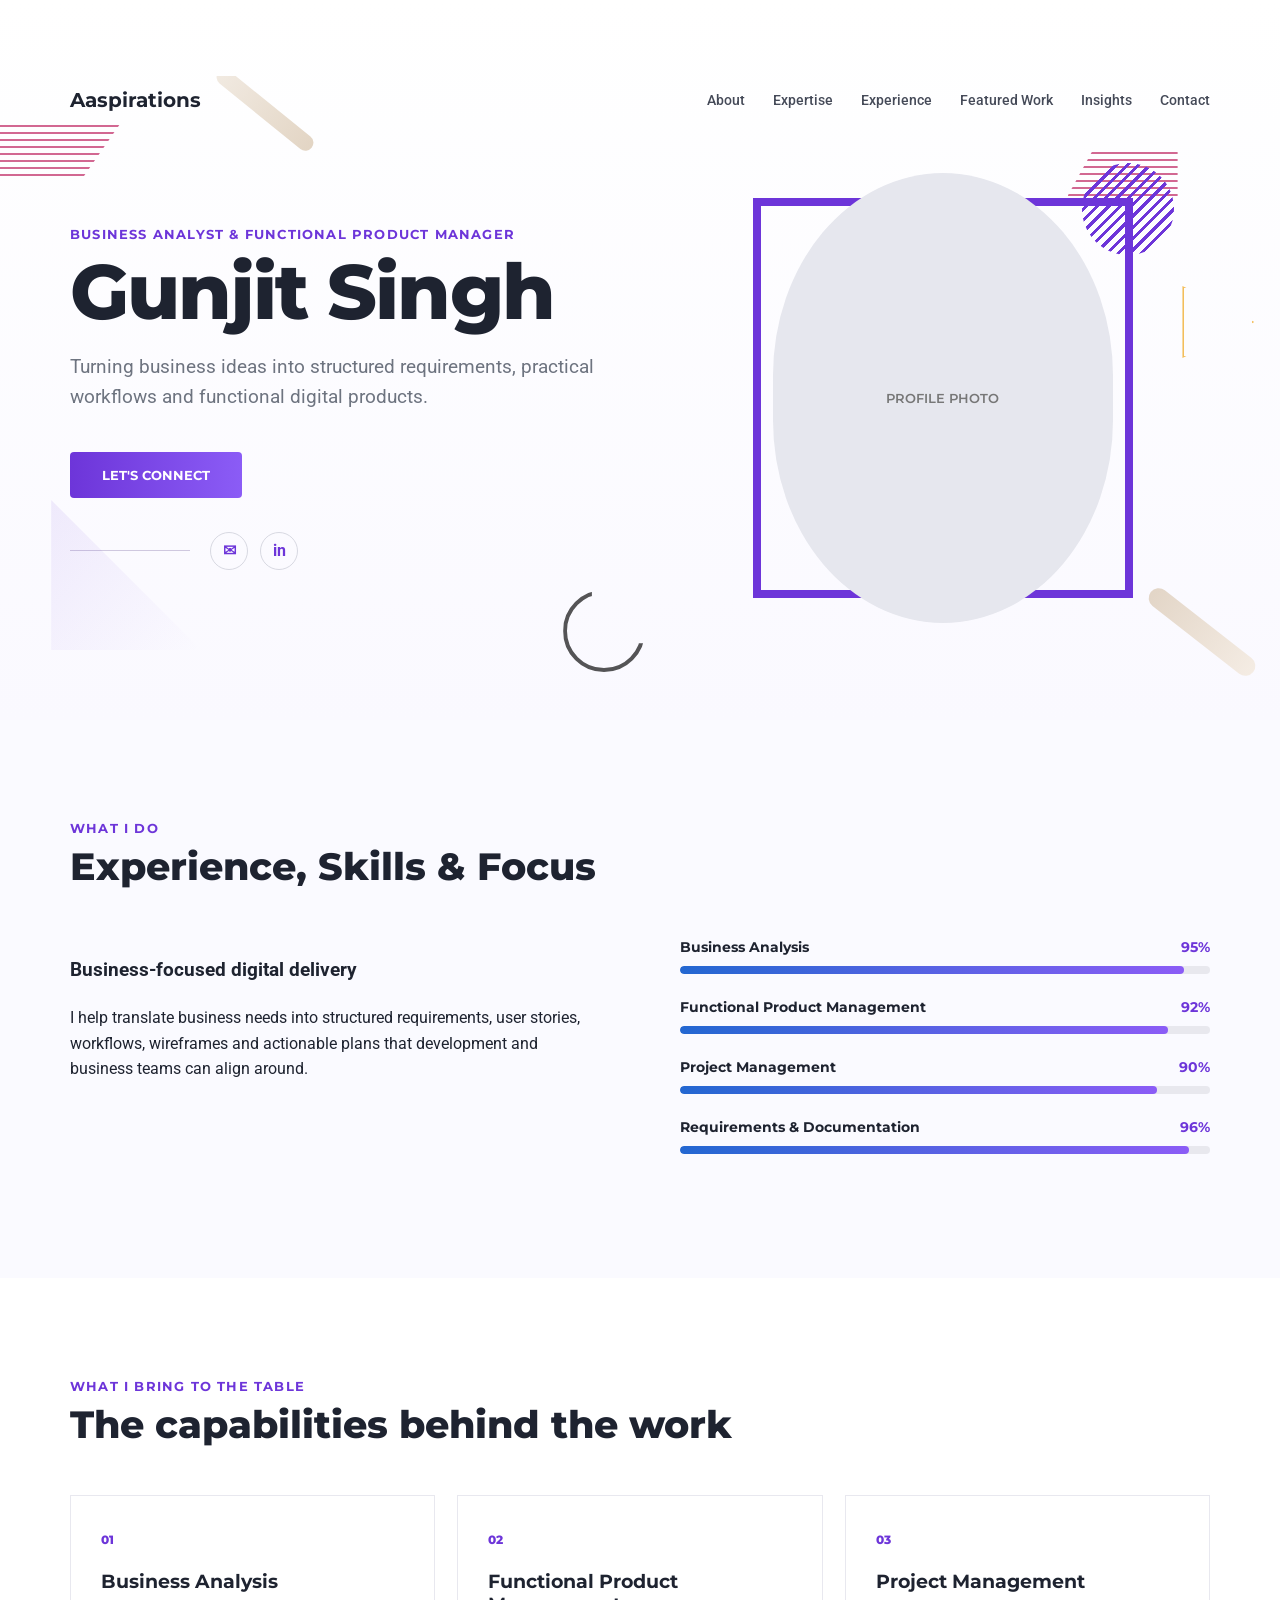
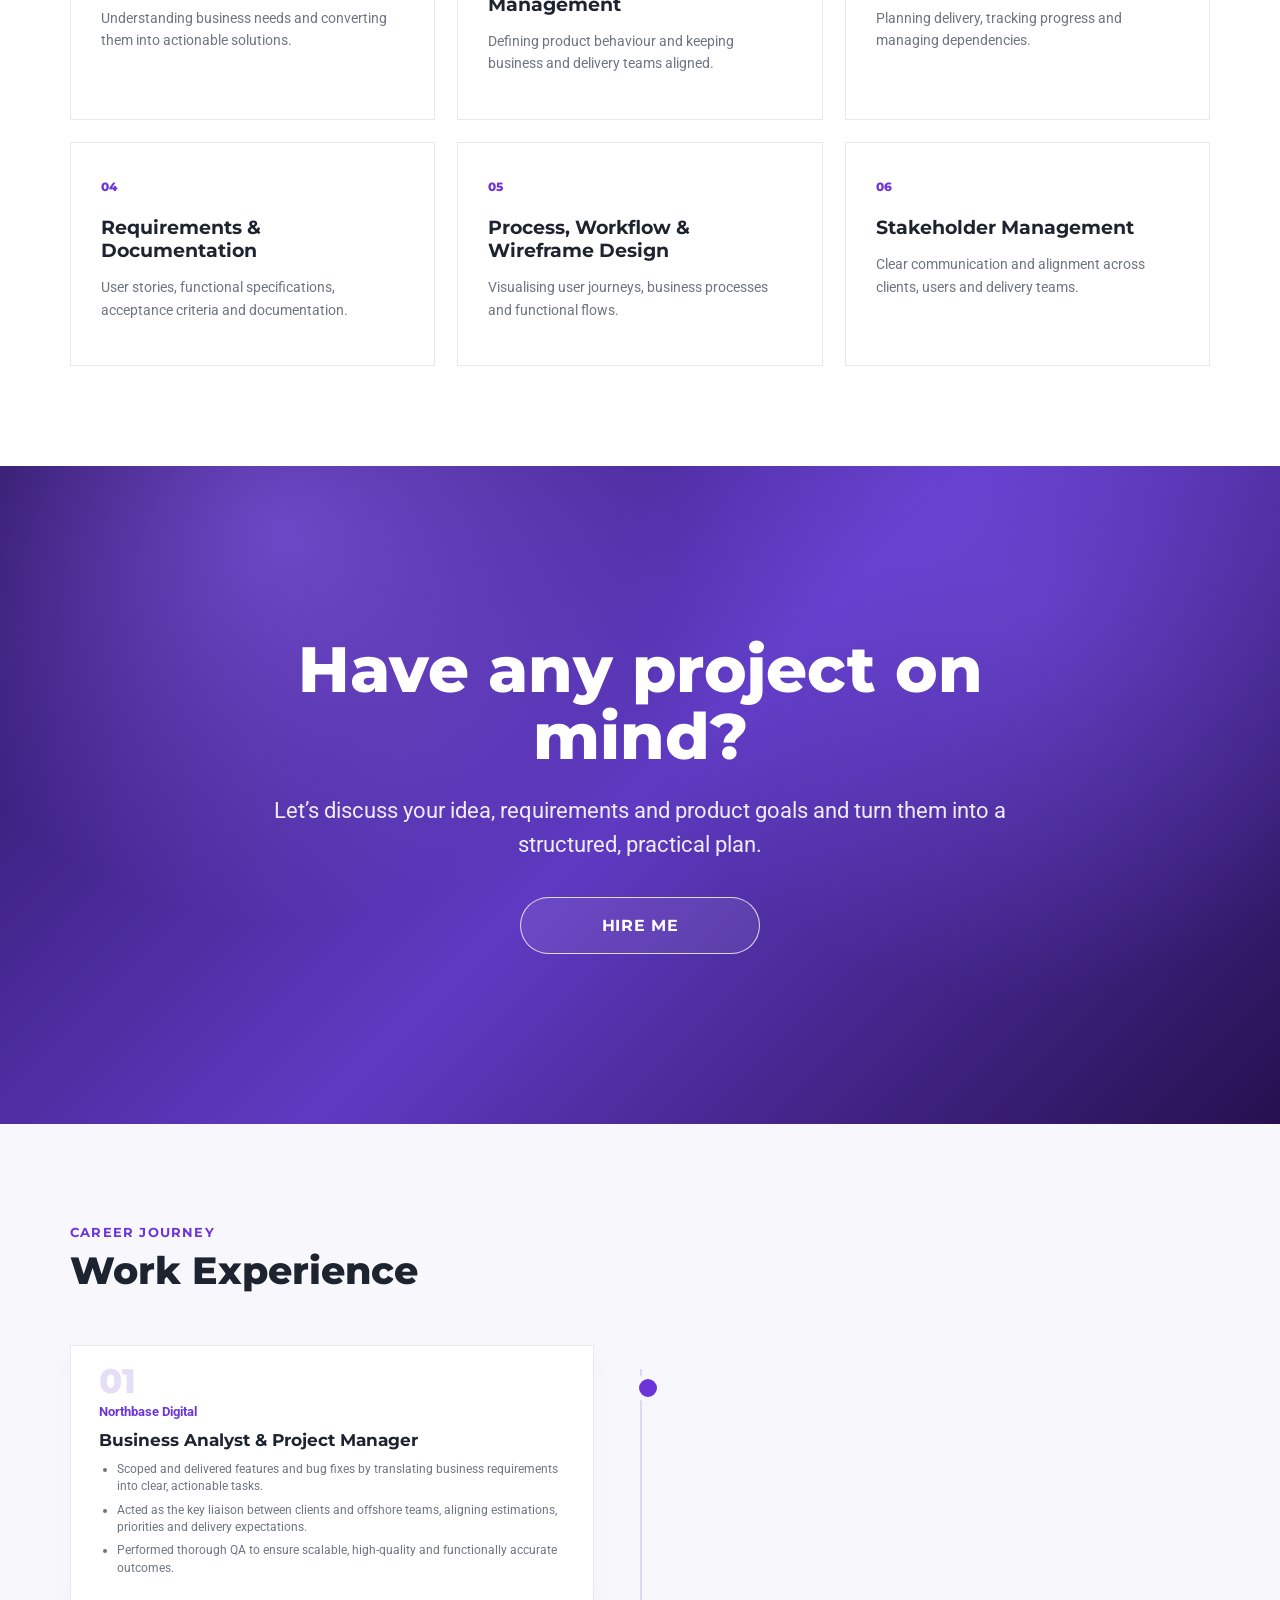
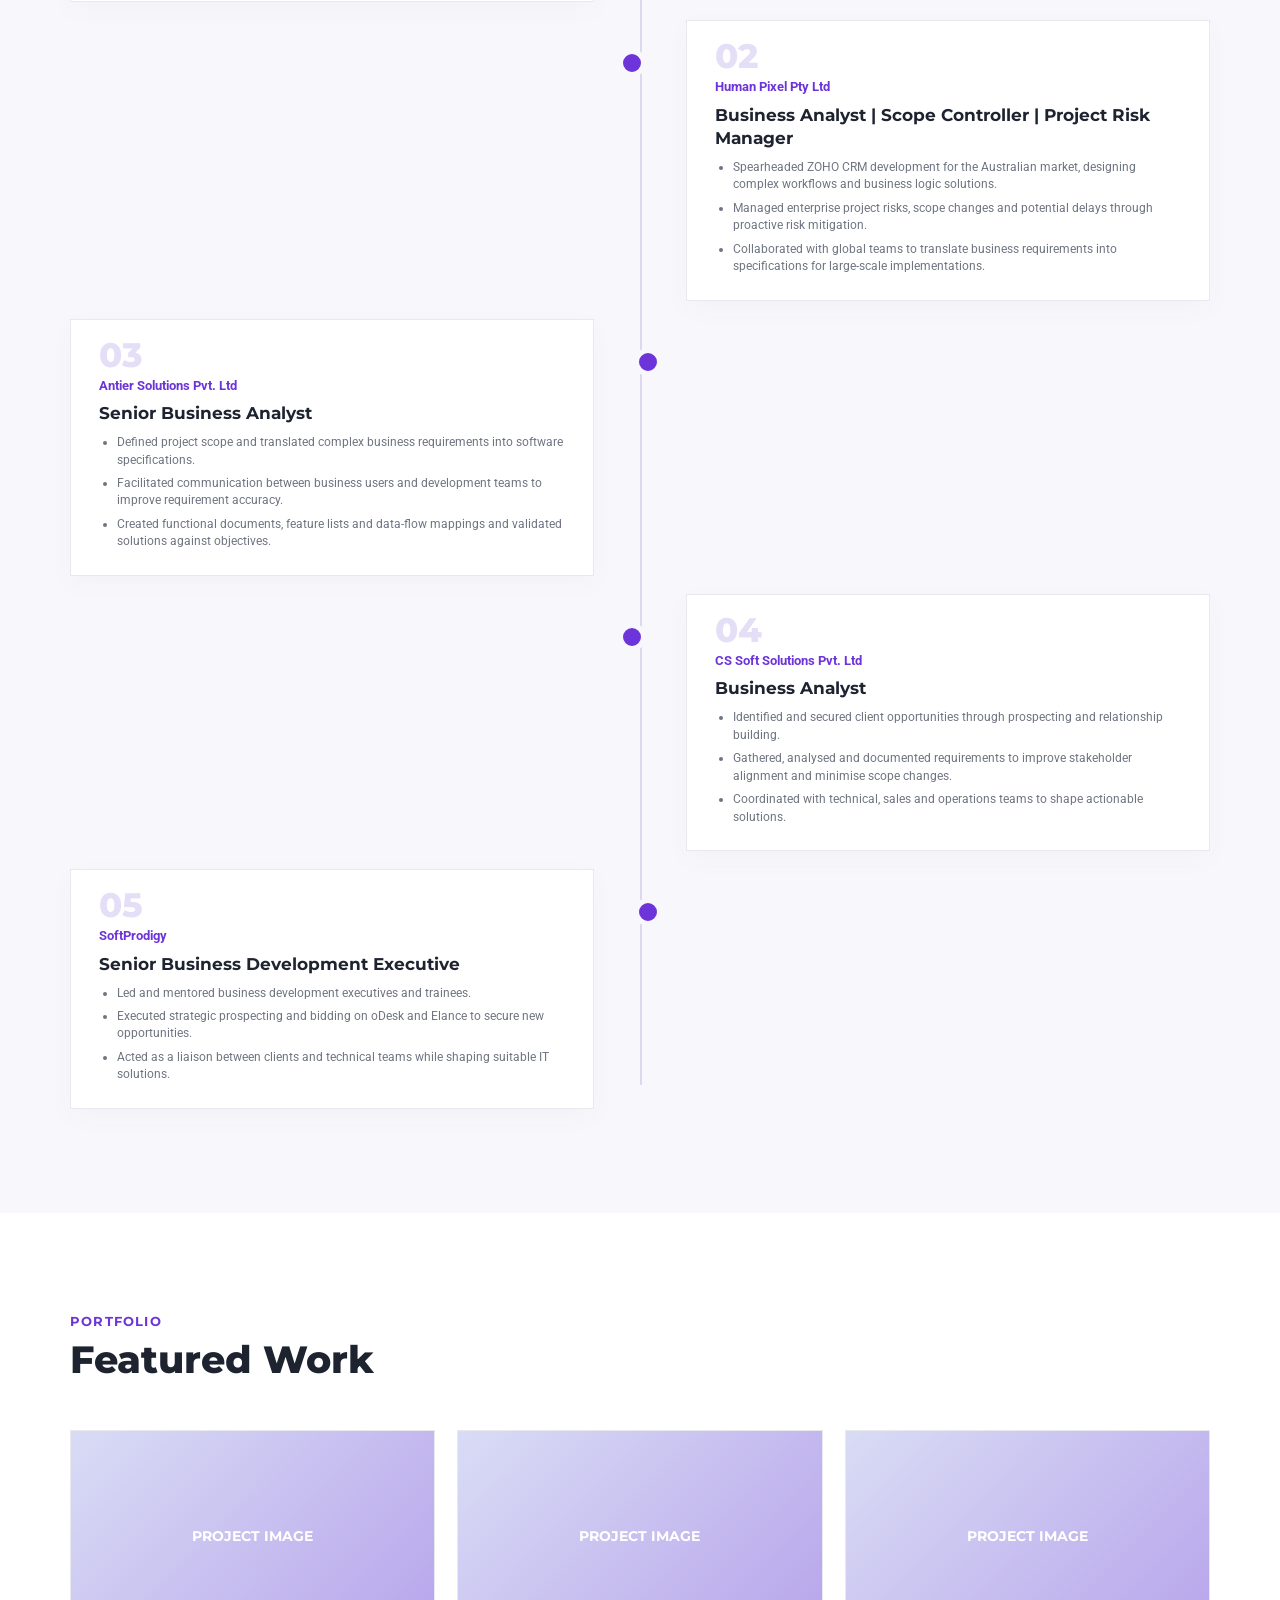
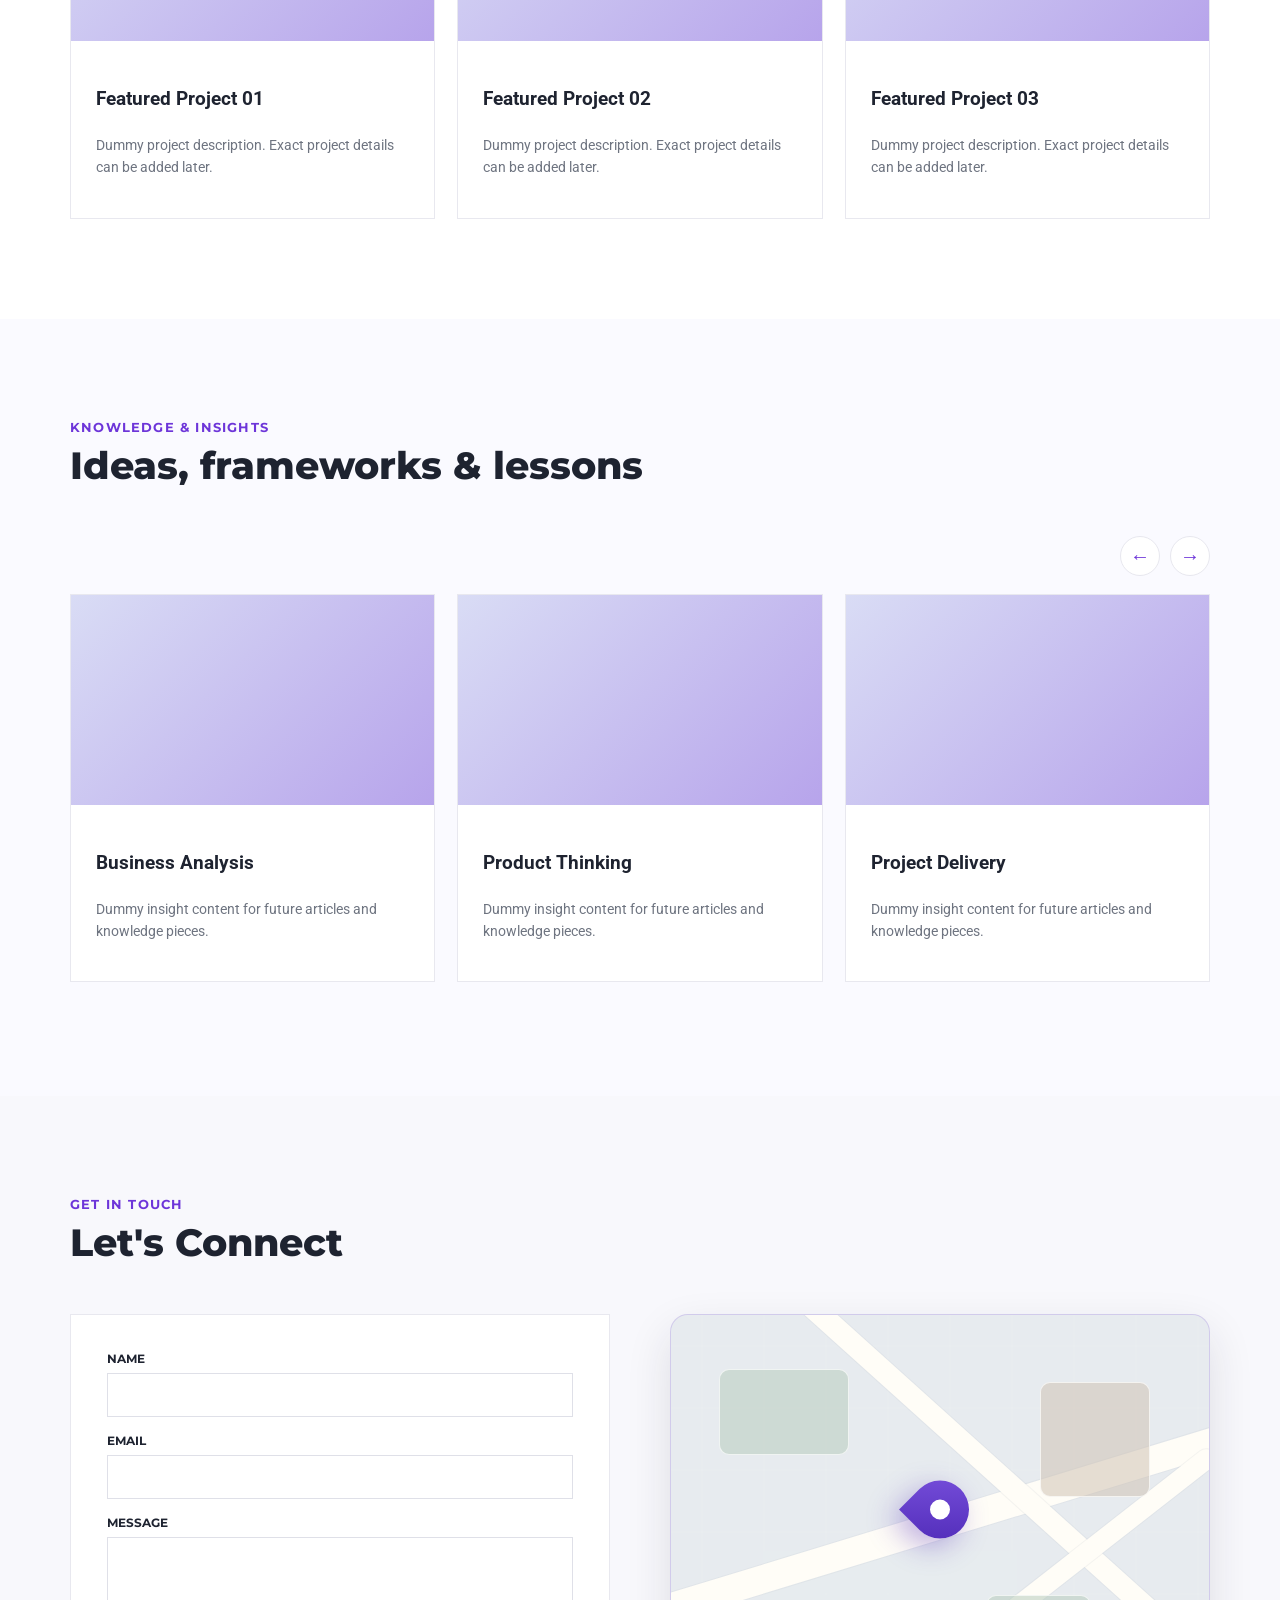
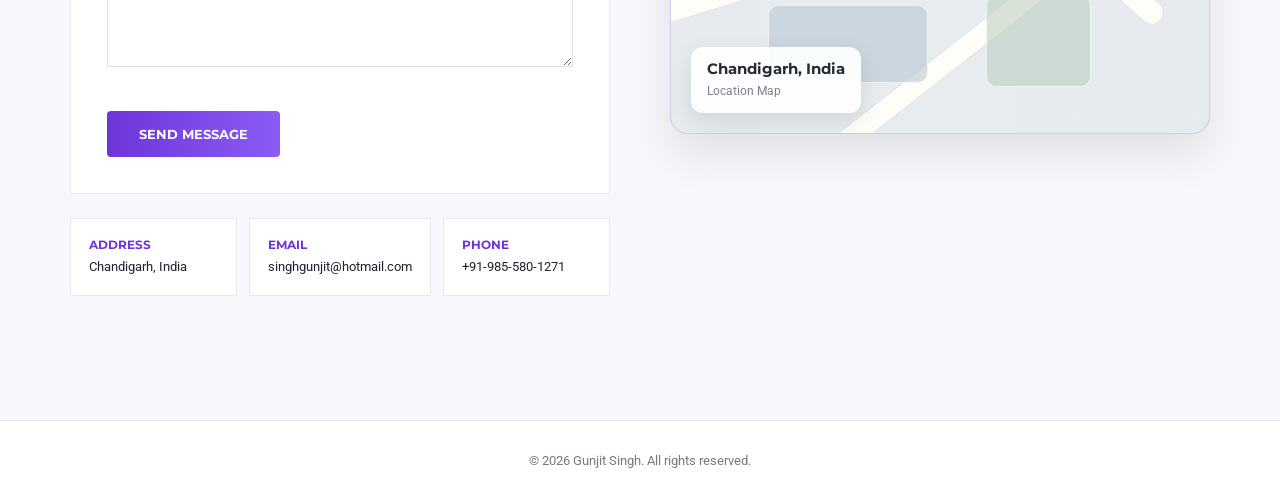
==== commit 71b27821: "Finalize portfolio layout with dummy map and project CTA" ====
--- a/index.html
+++ b/index.html
@@ -1 +1 @@
-<!doctype html><html lang="en"><head><meta charset="utf-8"><meta name="viewport" content="width=device-width,initial-scale=1"><title>Gunjit Singh | Business Analyst & Functional Product Manager</title><link rel="preconnect" href="https://fonts.googleapis.com"><link href="https://fonts.googleapis.com/css2?family=Montserrat:wght@400;500;600;700;800&family=Roboto:wght@400;500&display=swap" rel="stylesheet"><style>:root{--p:#6d35d9;--p2:#8b5cf6;--b:#2367d1;--d:#1e2330;--m:#6e7480;--l:#e8e8ef}*{box-sizing:border-box}html{scroll-behavior:smooth}body{margin:0;font-family:Roboto,Arial;color:var(--d);line-height:1.6}.container{width:min(1140px,92%);margin:auto}nav{height:76px;display:flex;align-items:center;justify-content:space-between}.brand{display:flex;align-items:center;gap:10px;font:700 20px Montserrat}.mark{width:42px;height:42px;border-radius:50%;display:grid;place-items:center;color:#fff;background:linear-gradient(135deg,var(--p),var(--p2));font-size:14px}.links{display:flex;gap:28px}.links a{color:#454a58;text-decoration:none;font:500 14px Roboto}.hero{min-height:720px;background:linear-gradient(#fff,#faf9ff);display:flex;align-items:center;overflow:hidden}.hero-grid{display:grid;grid-template-columns:1fr 1fr;align-items:center;gap:70px}.eyebrow,.kicker{font:700 13px Montserrat;color:var(--p);letter-spacing:1.2px;text-transform:uppercase}.hero h1{font:800 clamp(45px,6vw,78px)/1.05 Montserrat;margin:10px 0 18px;letter-spacing:-2px}.hero p{font-size:19px;color:var(--m)}.btn{display:inline-block;margin-top:20px;padding:15px 32px;border:0;border-radius:4px;background:linear-gradient(90deg,var(--p),var(--p2));color:#fff;text-decoration:none;font:700 13px Montserrat}.connect{margin-top:34px;display:flex;align-items:center;gap:20px}.line{width:120px;height:1px;background:#cfc8df}.socials{display:flex;gap:12px}.social{width:38px;height:38px;border:1px solid #d8d9e2;border-radius:50%;display:grid;place-items:center;color:var(--p);text-decoration:none;font-weight:700}.photo-zone{height:520px;position:relative;display:grid;place-items:center}.frame{position:absolute;width:380px;height:400px;border:8px solid var(--p);z-index:1}.portrait{position:relative;z-index:2;width:340px;height:450px;border-radius:50% / 45%;object-fit:cover;object-position:center top;background:#e6e7ee}.stripe{position:absolute;z-index:3;width:92px;height:92px;right:36px;top:25px;border-radius:50%;background:repeating-linear-gradient(135deg,var(--p) 0 3px,transparent 3px 8px)}section{padding:100px 0}.title{font:800 38px/1.2 Montserrat;margin:8px 0 48px}.about{background:#fafaff}.about-grid{display:grid;grid-template-columns:1fr 1fr;gap:80px}.skill{margin-bottom:24px}.skill-head{display:flex;justify-content:space-between;margin-bottom:10px;font:700 14px Montserrat}.skill-head span:first-child{padding-right:25px}.pct{margin-left:auto;min-width:44px;text-align:right;color:var(--p)}.bar{height:8px;background:#e8e8ee;border-radius:8px;overflow:hidden}.bar i{display:block;height:100%;background:linear-gradient(90deg,var(--b),var(--p2));border-radius:8px}.grid3{display:grid;grid-template-columns:repeat(3,1fr);gap:22px}.card,.job,.work,.insight,.form{background:#fff;border:1px solid var(--l)}.card{padding:30px;min-height:190px}.num{color:var(--p);font:800 12px Montserrat}.card h3{font:700 19px Montserrat;margin:18px 0 10px}.card p,.work p,.insight p{color:var(--m);font-size:14px}.experience{background:#f8f8fc}.timeline{position:relative;display:grid;gap:18px;padding:4px 0}.timeline:before{content:"";position:absolute;left:50%;top:28px;bottom:28px;width:2px;background:#ddd8ee}.job{position:relative;width:46%;padding:18px 28px;box-shadow:0 8px 25px #37216a08}.job:nth-child(odd){justify-self:start}.job:nth-child(even){justify-self:end}.job:after{content:"";position:absolute;top:28px;width:18px;height:18px;border-radius:50%;background:var(--p);border:5px solid #f8f8fc;z-index:2}.job:nth-child(odd):after{right:-13.1%}.job:nth-child(even):after{left:-13.1%}.job-no{font:800 34px/1 Montserrat;color:#e5def7}.job small{color:var(--p);font-weight:700}.job h3{font:700 17px/1.35 Montserrat;margin:5px 0 8px}.job-points{margin:9px 0 0;padding-left:18px}.job-points li{font-size:12.3px;line-height:1.42;color:var(--m);margin:0 0 6px}.work-image,.insight-image{height:210px;display:grid;place-items:center;background:linear-gradient(135deg,#d9dcf5,#b7a4eb);color:#fff;font:700 14px Montserrat}.body{padding:25px}.scroll{display:flex;gap:22px;overflow-x:auto;padding-bottom:14px;scroll-behavior:smooth}.insight{min-width:calc((100% - 44px)/3)}.arrows{display:flex;gap:10px;justify-content:flex-end;margin-bottom:18px}.round{width:40px;height:40px;border:1px solid var(--l);border-radius:50%;background:#fff;color:var(--p);font-size:20px}.contact{background:#f8f8fc}.contact-grid{display:grid;grid-template-columns:1fr 1fr;gap:60px}.form{padding:36px}.row{margin-bottom:16px}label{display:block;font:700 12px Montserrat;margin-bottom:7px}input,textarea{width:100%;border:1px solid #dfe0e8;padding:13px 14px;font:14px Roboto}textarea{min-height:130px}.info{display:grid;grid-template-columns:repeat(3,1fr);gap:12px;margin:24px 0}.box{background:#fff;border:1px solid var(--l);padding:18px;font-size:13px}.box strong{display:block;color:var(--p);font:700 12px Montserrat;margin-bottom:5px}.map{height:470px;border:1px solid var(--l);overflow:hidden}.map iframe{width:100%;height:100%;border:0}footer{padding:30px;text-align:center;color:#747985;font-size:13px;border-top:1px solid var(--l)}@media(max-width:900px){.links{display:none}.hero-grid,.about-grid,.contact-grid{grid-template-columns:1fr}.photo-zone{order:-1;height:450px}.grid3{grid-template-columns:1fr 1fr}.timeline:before{left:24px}.job{width:calc(100% - 55px);justify-self:end!important}.job:after{left:-42px!important}.insight{min-width:calc(50% - 11px)}}@media(max-width:560px){section{padding:70px 0}.grid3{grid-template-columns:1fr}.photo-zone{height:390px}.frame{width:280px;height:310px}.portrait{width:255px;height:335px}.hero h1{font-size:48px}.info{grid-template-columns:1fr}.insight{min-width:85%}}</style></head><body><header class="hero" id="home"><div class="container"><nav><div class="brand"><div class="mark">GS</div>Gunjit Singh</div><div class="links"><a href="#about">About</a><a href="#expertise">Expertise</a><a href="#experience">Experience</a><a href="#work">Featured Work</a><a href="#insights">Insights</a><a href="#contact">Contact</a></div></nav><div class="hero-grid"><div><div class="eyebrow">Business Analyst & Functional Product Manager</div><h1>Gunjit Singh</h1><p>Turning business ideas into structured requirements, practical workflows and functional digital products.</p><a class="btn" href="#contact">LET'S CONNECT</a><div class="connect"><span class="line"></span><div class="socials"><a class="social" href="mailto:singhgunjit@hotmail.com">✉</a><a class="social" href="https://www.linkedin.com/in/gunjitsingh/" target="_blank">in</a></div></div></div><div class="photo-zone"><div class="frame"></div><div class="portrait" style="display:grid;place-items:center;color:#777;font:600 13px Montserrat">PROFILE PHOTO</div><div class="stripe"></div></div></div></div></header><section class="about" id="about"><div class="container"><div class="kicker">What I do</div><h2 class="title">Experience, Skills & Focus</h2><div class="about-grid"><div><h3>Business-focused digital delivery</h3><p>I help translate business needs into structured requirements, user stories, workflows, wireframes and actionable plans that development and business teams can align around.</p></div><div><div class="skill"><div class="skill-head"><span>Business Analysis</span><span class="pct">95%</span></div><div class="bar"><i style="width:95%"></i></div></div><div class="skill"><div class="skill-head"><span>Functional Product Management</span><span class="pct">92%</span></div><div class="bar"><i style="width:92%"></i></div></div><div class="skill"><div class="skill-head"><span>Project Management</span><span class="pct">90%</span></div><div class="bar"><i style="width:90%"></i></div></div><div class="skill"><div class="skill-head"><span>Requirements & Documentation</span><span class="pct">96%</span></div><div class="bar"><i style="width:96%"></i></div></div></div></div></div></section><section id="expertise"><div class="container"><div class="kicker">What I Bring to the Table</div><h2 class="title">The capabilities behind the work</h2><div class="grid3"><div class="card"><b class="num">01</b><h3>Business Analysis</h3><p>Understanding business needs and converting them into actionable solutions.</p></div><div class="card"><b class="num">02</b><h3>Functional Product Management</h3><p>Defining product behaviour and keeping business and delivery teams aligned.</p></div><div class="card"><b class="num">03</b><h3>Project Management</h3><p>Planning delivery, tracking progress and managing dependencies.</p></div><div class="card"><b class="num">04</b><h3>Requirements & Documentation</h3><p>User stories, functional specifications, acceptance criteria and documentation.</p></div><div class="card"><b class="num">05</b><h3>Process, Workflow & Wireframe Design</h3><p>Visualising user journeys, business processes and functional flows.</p></div><div class="card"><b class="num">06</b><h3>Stakeholder Management</h3><p>Clear communication and alignment across clients, users and delivery teams.</p></div></div></div></section><section class="experience" id="experience"><div class="container"><div class="kicker">Career Journey</div><h2 class="title">Work Experience</h2><div class="timeline"><div class="job"><div class="job-no">01</div><small>Northbase Digital</small><h3>Business Analyst & Project Manager</h3><ul class="job-points"><li>Scoped and delivered features and bug fixes by translating business requirements into clear, actionable tasks.</li><li>Acted as the key liaison between clients and offshore teams, aligning estimations, priorities and delivery expectations.</li><li>Performed thorough QA to ensure scalable, high-quality and functionally accurate outcomes.</li></ul></div><div class="job"><div class="job-no">02</div><small>Human Pixel Pty Ltd</small><h3>Business Analyst | Scope Controller | Project Risk Manager</h3><ul class="job-points"><li>Spearheaded ZOHO CRM development for the Australian market, designing complex workflows and business logic solutions.</li><li>Managed enterprise project risks, scope changes and potential delays through proactive risk mitigation.</li><li>Collaborated with global teams to translate business requirements into specifications for large-scale implementations.</li></ul></div><div class="job"><div class="job-no">03</div><small>Antier Solutions Pvt. Ltd</small><h3>Senior Business Analyst</h3><ul class="job-points"><li>Defined project scope and translated complex business requirements into software specifications.</li><li>Facilitated communication between business users and development teams to improve requirement accuracy.</li><li>Created functional documents, feature lists and data-flow mappings and validated solutions against objectives.</li></ul></div><div class="job"><div class="job-no">04</div><small>CS Soft Solutions Pvt. Ltd</small><h3>Business Analyst</h3><ul class="job-points"><li>Identified and secured client opportunities through prospecting and relationship building.</li><li>Gathered, analysed and documented requirements to improve stakeholder alignment and minimise scope changes.</li><li>Coordinated with technical, sales and operations teams to shape actionable solutions.</li></ul></div><div class="job"><div class="job-no">05</div><small>SoftProdigy</small><h3>Senior Business Development Executive</h3><ul class="job-points"><li>Led and mentored business development executives and trainees.</li><li>Executed strategic prospecting and bidding on oDesk and Elance to secure new opportunities.</li><li>Acted as a liaison between clients and technical teams while shaping suitable IT solutions.</li></ul></div></div></div></section><section id="work"><div class="container"><div class="kicker">Portfolio</div><h2 class="title">Featured Work</h2><div class="grid3"><div class="work"><div class="work-image">PROJECT IMAGE</div><div class="body"><h3>Featured Project 01</h3><p>Dummy project description. Exact project details can be added later.</p></div></div><div class="work"><div class="work-image">PROJECT IMAGE</div><div class="body"><h3>Featured Project 02</h3><p>Dummy project description. Exact project details can be added later.</p></div></div><div class="work"><div class="work-image">PROJECT IMAGE</div><div class="body"><h3>Featured Project 03</h3><p>Dummy project description. Exact project details can be added later.</p></div></div></div></div></section><section class="about" id="insights"><div class="container"><div class="kicker">Knowledge & Insights</div><h2 class="title">Ideas, frameworks & lessons</h2><div class="arrows"><button class="round" onclick="move(-1)">←</button><button class="round" onclick="move(1)">→</button></div><div class="scroll" id="insight"><div class="insight"><div class="insight-image"></div><div class="body"><h3>Business Analysis</h3><p>Dummy insight content for future articles and knowledge pieces.</p></div></div><div class="insight"><div class="insight-image"></div><div class="body"><h3>Product Thinking</h3><p>Dummy insight content for future articles and knowledge pieces.</p></div></div><div class="insight"><div class="insight-image"></div><div class="body"><h3>Project Delivery</h3><p>Dummy insight content for future articles and knowledge pieces.</p></div></div><div class="insight"><div class="insight-image"></div><div class="body"><h3>Requirements</h3><p>Dummy insight content for future articles and knowledge pieces.</p></div></div></div></div></section><section class="contact" id="contact"><div class="container"><div class="kicker">Get in Touch</div><h2 class="title">Let's Connect</h2><div class="contact-grid"><div><form class="form" action="https://formsubmit.co/singhgunjit@hotmail.com" method="POST"><input type="hidden" name="_subject" value="New Message From Your Website"><input type="hidden" name="_template" value="table"><input type="hidden" name="_captcha" value="false"><div class="row"><label>NAME</label><input name="Name" required></div><div class="row"><label>EMAIL</label><input name="Email" type="email" required></div><div class="row"><label>MESSAGE</label><textarea name="Message" required></textarea></div><button class="btn" type="submit">SEND MESSAGE</button></form><div class="info"><div class="box"><strong>ADDRESS</strong>Chandigarh, India</div><div class="box"><strong>EMAIL</strong>singhgunjit@hotmail.com</div><div class="box"><strong>PHONE</strong>+91-985-580-1271</div></div></div><div class="map"><iframe title="Chandigarh Map" src="https://www.google.com/maps?q=Chandigarh,India&output=embed" loading="lazy"></iframe></div></div></div></section><footer>© 2026 Gunjit Singh. All rights reserved.</footer><script>function move(d){document.getElementById('insight').scrollBy({left:d*380,behavior:'smooth'})}</script></body></html>+<!doctype html><html lang="en"><head><meta charset="utf-8"><meta name="viewport" content="width=device-width,initial-scale=1"><title>Gunjit Singh | Business Analyst & Functional Product Manager</title><link rel="preconnect" href="https://fonts.googleapis.com"><link href="https://fonts.googleapis.com/css2?family=Montserrat:wght@400;500;600;700;800&family=Roboto:wght@400;500&display=swap" rel="stylesheet"><style>:root{--p:#6d35d9;--p2:#8b5cf6;--b:#2367d1;--d:#1e2330;--m:#6e7480;--l:#e8e8ef}*{box-sizing:border-box}html{scroll-behavior:smooth}body{margin:0;font-family:Roboto,Arial;color:var(--d);line-height:1.6}.container{width:min(1140px,92%);margin:auto}nav{height:76px;display:flex;align-items:center;justify-content:space-between}.brand{display:flex;align-items:center;gap:10px;font:700 20px Montserrat}.links{display:flex;gap:28px}.links a{color:#454a58;text-decoration:none;font:500 14px Roboto}.hero{min-height:720px;background:linear-gradient(#fff,#faf9ff);display:flex;align-items:center;overflow:hidden;position:relative}.hero-grid{display:grid;grid-template-columns:1fr 1fr;align-items:center;gap:70px}.eyebrow,.kicker{font:700 13px Montserrat;color:var(--p);letter-spacing:1.2px;text-transform:uppercase}.hero h1{font:800 clamp(45px,6vw,78px)/1.05 Montserrat;margin:10px 0 18px;letter-spacing:-2px}.hero p{font-size:19px;color:var(--m)}.btn{display:inline-block;margin-top:20px;padding:15px 32px;border:0;border-radius:4px;background:linear-gradient(90deg,var(--p),var(--p2));color:#fff;text-decoration:none;font:700 13px Montserrat}.connect{margin-top:34px;display:flex;align-items:center;gap:20px}.line{width:120px;height:1px;background:#cfc8df}.socials{display:flex;gap:12px}.social{width:38px;height:38px;border:1px solid #d8d9e2;border-radius:50%;display:grid;place-items:center;color:var(--p);text-decoration:none;font-weight:700}.photo-zone{height:520px;position:relative;display:grid;place-items:center}.purple-frame{position:absolute;width:380px;height:400px;border:8px solid var(--p);z-index:1}.portrait{position:relative;z-index:2;width:340px;height:450px;border-radius:50% / 45%;object-fit:cover;object-position:center top;background:#e6e7ee}.stripe{position:absolute;z-index:3;width:92px;height:92px;right:36px;top:25px;border-radius:50%;background:repeating-linear-gradient(135deg,var(--p) 0 3px,transparent 3px 8px)}section{padding:100px 0}.title{font:800 38px/1.2 Montserrat;margin:8px 0 48px}.about{background:#fafaff}.about-grid{display:grid;grid-template-columns:1fr 1fr;gap:80px}.skill{margin-bottom:24px}.skill-head{display:flex;justify-content:space-between;margin-bottom:10px;font:700 14px Montserrat}.skill-head span:first-child{padding-right:25px}.pct{margin-left:auto;min-width:44px;text-align:right;color:var(--p)}.bar{height:8px;background:#e8e8ee;border-radius:8px;overflow:hidden}.bar i{display:block;height:100%;background:linear-gradient(90deg,var(--b),var(--p2));border-radius:8px}.grid3{display:grid;grid-template-columns:repeat(3,1fr);gap:22px}.card,.job,.work,.insight,.form{background:#fff;border:1px solid var(--l)}.card{padding:30px;min-height:190px}.num{color:var(--p);font:800 12px Montserrat}.card h3{font:700 19px Montserrat;margin:18px 0 10px}.card p,.work p,.insight p{color:var(--m);font-size:14px}.experience{background:#f8f8fc}.timeline{position:relative;display:grid;gap:18px;padding:4px 0}.timeline:before{content:"";position:absolute;left:50%;top:28px;bottom:28px;width:2px;background:#ddd8ee}.job{position:relative;width:46%;padding:18px 28px;box-shadow:0 8px 25px #37216a08}.job:nth-child(odd){justify-self:start}.job:nth-child(even){justify-self:end}.job:after{content:"";position:absolute;top:28px;width:18px;height:18px;border-radius:50%;background:var(--p);border:5px solid #f8f8fc;z-index:2}.job:nth-child(odd):after{right:-13.1%}.job:nth-child(even):after{left:-13.1%}.job-no{font:800 34px/1 Montserrat;color:#e5def7}.job small{color:var(--p);font-weight:700}.job h3{font:700 17px/1.35 Montserrat;margin:5px 0 8px}.job-points{margin:9px 0 0;padding-left:18px}.job-points li{font-size:12.3px;line-height:1.42;color:var(--m);margin:0 0 6px}.work-image,.insight-image{height:210px;display:grid;place-items:center;background:linear-gradient(135deg,#d9dcf5,#b7a4eb);color:#fff;font:700 14px Montserrat}.body{padding:25px}.scroll{display:flex;gap:22px;overflow-x:auto;padding-bottom:14px;scroll-behavior:smooth}.insight{min-width:calc((100% - 44px)/3)}.arrows{display:flex;gap:10px;justify-content:flex-end;margin-bottom:18px}.round{width:40px;height:40px;border:1px solid var(--l);border-radius:50%;background:#fff;color:var(--p);font-size:20px}.contact{background:#f8f8fc}.contact-grid{display:grid;grid-template-columns:1fr 1fr;gap:60px}.form{padding:36px}.row{margin-bottom:16px}label{display:block;font:700 12px Montserrat;margin-bottom:7px}input,textarea{width:100%;border:1px solid #dfe0e8;padding:13px 14px;font:14px Roboto}textarea{min-height:130px}.info{display:grid;grid-template-columns:repeat(3,1fr);gap:12px;margin:24px 0}.box{background:#fff;border:1px solid var(--l);padding:18px;font-size:13px}.box strong{display:block;color:var(--p);font:700 12px Montserrat;margin-bottom:5px}.dummy-map{position:relative;width:100%;height:420px;overflow:hidden;border-radius:18px;border:1px solid rgba(109,53,217,.18);background:#e7ecef;box-shadow:0 18px 45px rgba(31,35,48,.12)}.map-grid{position:absolute;inset:0;background:linear-gradient(90deg,transparent 49%,rgba(255,255,255,.45) 50%,transparent 51%),linear-gradient(0deg,transparent 49%,rgba(255,255,255,.45) 50%,transparent 51%);background-size:62px 62px;opacity:.45}.map-road{position:absolute;background:#fffdf7;box-shadow:0 0 0 1px rgba(180,190,195,.15);border-radius:999px}.road-1{width:135%;height:28px;left:-15%;top:46%;transform:rotate(-17deg)}.road-2{width:110%;height:22px;left:-5%;top:23%;transform:rotate(42deg)}.road-3{width:105%;height:20px;right:-12%;bottom:23%;transform:rotate(-38deg)}.map-block{position:absolute;border-radius:10px;border:1px solid rgba(255,255,255,.7);background:rgba(185,205,190,.55)}.block-1{width:130px;height:86px;left:9%;top:13%}.block-2{width:110px;height:115px;right:11%;top:16%;background:rgba(208,195,181,.55)}.block-3{width:160px;height:78px;left:18%;bottom:12%;background:rgba(184,199,211,.58)}.block-4{width:105px;height:92px;right:22%;bottom:11%}.map-pin{position:absolute;left:50%;top:50%;width:58px;height:58px;transform:translate(-50%,-75%) rotate(45deg);border-radius:50% 50% 50% 0;background:linear-gradient(135deg,#7850dc,#4f2ab7);box-shadow:0 12px 28px rgba(79,42,183,.35)}.pin-dot{position:absolute;width:20px;height:20px;left:19px;top:19px;border-radius:50%;background:#fff}.dummy-map-label{position:absolute;left:20px;bottom:20px;display:flex;flex-direction:column;gap:4px;padding:12px 16px;border-radius:12px;background:rgba(255,255,255,.92);color:#252a37;box-shadow:0 8px 24px rgba(0,0,0,.1)}.dummy-map-label strong{font:700 15px Montserrat,sans-serif}.dummy-map-label span{font-size:12px;color:#7b8190}.project-cta{position:relative;min-height:430px;overflow:hidden;background:radial-gradient(circle at 22% 10%,rgba(148,103,255,.55),transparent 34%),radial-gradient(circle at 80% 20%,rgba(132,93,255,.35),transparent 35%),linear-gradient(135deg,#2c155f 0%,#5f3ac2 50%,#26104f 100%);display:flex;align-items:center;color:#fff}.cta-content{position:relative;z-index:2;text-align:center;max-width:900px;margin:auto;padding:70px 20px}.cta-content h2{font:800 clamp(40px,5vw,68px)/1.05 Montserrat;margin:0 0 24px}.cta-content p{font-size:22px;line-height:1.55;max-width:760px;margin:0 auto 34px;color:rgba(255,255,255,.9)}.cta-hire{display:inline-flex;align-items:center;justify-content:center;min-width:240px;padding:18px 42px;border-radius:999px;border:1px solid rgba(255,255,255,.8);color:#fff;text-decoration:none;font:700 16px Montserrat;letter-spacing:.7px;background:rgba(255,255,255,.08)}.hero-decor{position:absolute;inset:76px 0 0;pointer-events:none;overflow:hidden}.hero-decor .shape{position:absolute;opacity:.72;animation:floatShape 9s ease-in-out infinite}.hero-decor .shape.s1{width:150px;height:52px;left:-30px;top:48px;background:repeating-linear-gradient(0deg,#c12d67 0 2px,transparent 2px 7px);clip-path:polygon(0 0,100% 0,76% 100%,0 100%)}.hero-decor .shape.s2{width:120px;height:16px;left:16%;top:26px;border-radius:999px;background:linear-gradient(90deg,#ece2d6,#d8c5ad);transform:rotate(39deg)}.hero-decor .shape.s3{width:110px;height:48px;right:8%;top:72px;background:repeating-linear-gradient(0deg,#c12d67 0 2px,transparent 2px 7px);clip-path:polygon(24% 0,100% 0,100% 100%,0 100%)}.hero-decor .shape.s4{width:150px;height:150px;left:4%;bottom:70px;background:linear-gradient(135deg,rgba(105,53,217,.12),rgba(105,53,217,0));clip-path:polygon(0 0,100% 100%,0 100%)}.hero-decor .shape.s5{width:130px;height:20px;right:1%;bottom:78px;border-radius:999px;background:linear-gradient(90deg,#d9c7b1,#f2e7d9);transform:rotate(38deg)}.hero-decor .shape.s6{width:72px;height:72px;right:2%;top:210px;border:2px solid #f0a71d;clip-path:polygon(0 0,100% 50%,0 100%)}.hero-decor .shape.s8{width:82px;height:82px;left:44%;bottom:48px;border:4px solid #151515;border-radius:50%;clip-path:polygon(0 0,35% 0,35% 65%,100% 65%,100% 100%,0 100%)}@keyframes floatShape{0%,100%{translate:0 0}50%{translate:0 -14px}}footer{padding:30px;text-align:center;color:#747985;font-size:13px;border-top:1px solid var(--l)}@media(max-width:900px){.links{display:none}.hero-grid,.about-grid,.contact-grid{grid-template-columns:1fr}.photo-zone{order:-1;height:450px}.grid3{grid-template-columns:1fr 1fr}.timeline:before{left:24px}.job{width:calc(100% - 55px);justify-self:end!important}.job:after{left:-42px!important}.insight{min-width:calc(50% - 11px)}}@media(max-width:768px){.dummy-map{height:320px}}@media(max-width:560px){section{padding:70px 0}.grid3{grid-template-columns:1fr}.photo-zone{height:390px}.purple-frame{width:280px;height:310px}.portrait{width:255px;height:335px}.hero h1{font-size:48px}.info{grid-template-columns:1fr}.insight{min-width:85%}}</style></head><body><header class="hero" id="home"><div class="hero-decor"><span class="shape s1"></span><span class="shape s2"></span><span class="shape s3"></span><span class="shape s4"></span><span class="shape s5"></span><span class="shape s6"></span><span class="shape s8"></span></div><div class="container"><nav><div class="brand"><span style="font-size:20px">Aaspirations</span></div><div class="links"><a href="#about">About</a><a href="#expertise">Expertise</a><a href="#experience">Experience</a><a href="#work">Featured Work</a><a href="#insights">Insights</a><a href="#contact">Contact</a></div></nav><div class="hero-grid"><div><div class="eyebrow">Business Analyst & Functional Product Manager</div><h1>Gunjit Singh</h1><p>Turning business ideas into structured requirements, practical workflows and functional digital products.</p><a class="btn" href="#contact">LET'S CONNECT</a><div class="connect"><span class="line"></span><div class="socials"><a class="social" href="mailto:singhgunjit@hotmail.com">✉</a><a class="social" href="https://www.linkedin.com/in/gunjitsingh/" target="_blank">in</a></div></div></div><div class="photo-zone"><div class="purple-frame"></div><div class="portrait" style="display:grid;place-items:center;color:#777;font:600 13px Montserrat">PROFILE PHOTO</div><div class="stripe"></div></div></div></div></header><section class="about" id="about"><div class="container"><div class="kicker">What I do</div><h2 class="title">Experience, Skills & Focus</h2><div class="about-grid"><div><h3>Business-focused digital delivery</h3><p>I help translate business needs into structured requirements, user stories, workflows, wireframes and actionable plans that development and business teams can align around.</p></div><div><div class="skill"><div class="skill-head"><span>Business Analysis</span><span class="pct">95%</span></div><div class="bar"><i style="width:95%"></i></div></div><div class="skill"><div class="skill-head"><span>Functional Product Management</span><span class="pct">92%</span></div><div class="bar"><i style="width:92%"></i></div></div><div class="skill"><div class="skill-head"><span>Project Management</span><span class="pct">90%</span></div><div class="bar"><i style="width:90%"></i></div></div><div class="skill"><div class="skill-head"><span>Requirements & Documentation</span><span class="pct">96%</span></div><div class="bar"><i style="width:96%"></i></div></div></div></div></div></section><section id="expertise"><div class="container"><div class="kicker">What I Bring to the Table</div><h2 class="title">The capabilities behind the work</h2><div class="grid3"><div class="card"><b class="num">01</b><h3>Business Analysis</h3><p>Understanding business needs and converting them into actionable solutions.</p></div><div class="card"><b class="num">02</b><h3>Functional Product Management</h3><p>Defining product behaviour and keeping business and delivery teams aligned.</p></div><div class="card"><b class="num">03</b><h3>Project Management</h3><p>Planning delivery, tracking progress and managing dependencies.</p></div><div class="card"><b class="num">04</b><h3>Requirements & Documentation</h3><p>User stories, functional specifications, acceptance criteria and documentation.</p></div><div class="card"><b class="num">05</b><h3>Process, Workflow & Wireframe Design</h3><p>Visualising user journeys, business processes and functional flows.</p></div><div class="card"><b class="num">06</b><h3>Stakeholder Management</h3><p>Clear communication and alignment across clients, users and delivery teams.</p></div></div></div></section><section class="project-cta" id="hire"><div class="cta-content"><h2>Have any project on mind?</h2><p>Let’s discuss your idea, requirements and product goals and turn them into a structured, practical plan.</p><a class="cta-hire" href="#contact">HIRE ME</a></div></section><section class="experience" id="experience"><div class="container"><div class="kicker">Career Journey</div><h2 class="title">Work Experience</h2><div class="timeline"><div class="job"><div class="job-no">01</div><small>Northbase Digital</small><h3>Business Analyst & Project Manager</h3><ul class="job-points"><li>Scoped and delivered features and bug fixes by translating business requirements into clear, actionable tasks.</li><li>Acted as the key liaison between clients and offshore teams, aligning estimations, priorities and delivery expectations.</li><li>Performed thorough QA to ensure scalable, high-quality and functionally accurate outcomes.</li></ul></div><div class="job"><div class="job-no">02</div><small>Human Pixel Pty Ltd</small><h3>Business Analyst | Scope Controller | Project Risk Manager</h3><ul class="job-points"><li>Spearheaded ZOHO CRM development for the Australian market, designing complex workflows and business logic solutions.</li><li>Managed enterprise project risks, scope changes and potential delays through proactive risk mitigation.</li><li>Collaborated with global teams to translate business requirements into specifications for large-scale implementations.</li></ul></div><div class="job"><div class="job-no">03</div><small>Antier Solutions Pvt. Ltd</small><h3>Senior Business Analyst</h3><ul class="job-points"><li>Defined project scope and translated complex business requirements into software specifications.</li><li>Facilitated communication between business users and development teams to improve requirement accuracy.</li><li>Created functional documents, feature lists and data-flow mappings and validated solutions against objectives.</li></ul></div><div class="job"><div class="job-no">04</div><small>CS Soft Solutions Pvt. Ltd</small><h3>Business Analyst</h3><ul class="job-points"><li>Identified and secured client opportunities through prospecting and relationship building.</li><li>Gathered, analysed and documented requirements to improve stakeholder alignment and minimise scope changes.</li><li>Coordinated with technical, sales and operations teams to shape actionable solutions.</li></ul></div><div class="job"><div class="job-no">05</div><small>SoftProdigy</small><h3>Senior Business Development Executive</h3><ul class="job-points"><li>Led and mentored business development executives and trainees.</li><li>Executed strategic prospecting and bidding on oDesk and Elance to secure new opportunities.</li><li>Acted as a liaison between clients and technical teams while shaping suitable IT solutions.</li></ul></div></div></div></section><section id="work"><div class="container"><div class="kicker">Portfolio</div><h2 class="title">Featured Work</h2><div class="grid3"><div class="work"><div class="work-image">PROJECT IMAGE</div><div class="body"><h3>Featured Project 01</h3><p>Dummy project description. Exact project details can be added later.</p></div></div><div class="work"><div class="work-image">PROJECT IMAGE</div><div class="body"><h3>Featured Project 02</h3><p>Dummy project description. Exact project details can be added later.</p></div></div><div class="work"><div class="work-image">PROJECT IMAGE</div><div class="body"><h3>Featured Project 03</h3><p>Dummy project description. Exact project details can be added later.</p></div></div></div></div></section><section class="about" id="insights"><div class="container"><div class="kicker">Knowledge & Insights</div><h2 class="title">Ideas, frameworks & lessons</h2><div class="arrows"><button class="round" onclick="move(-1)">←</button><button class="round" onclick="move(1)">→</button></div><div class="scroll" id="insight"><div class="insight"><div class="insight-image"></div><div class="body"><h3>Business Analysis</h3><p>Dummy insight content for future articles and knowledge pieces.</p></div></div><div class="insight"><div class="insight-image"></div><div class="body"><h3>Product Thinking</h3><p>Dummy insight content for future articles and knowledge pieces.</p></div></div><div class="insight"><div class="insight-image"></div><div class="body"><h3>Project Delivery</h3><p>Dummy insight content for future articles and knowledge pieces.</p></div></div></div></div></section><section class="contact" id="contact"><div class="container"><div class="kicker">Get in Touch</div><h2 class="title">Let's Connect</h2><div class="contact-grid"><div><form class="form" action="https://formsubmit.co/singhgunjit@hotmail.com" method="POST"><input type="hidden" name="_subject" value="New Message From Your Website"><input type="hidden" name="_template" value="table"><input type="hidden" name="_captcha" value="false"><div class="row"><label>NAME</label><input name="Name" required></div><div class="row"><label>EMAIL</label><input name="Email" type="email" required></div><div class="row"><label>MESSAGE</label><textarea name="Message" required></textarea></div><button class="btn" type="submit">SEND MESSAGE</button></form><div class="info"><div class="box"><strong>ADDRESS</strong>Chandigarh, India</div><div class="box"><strong>EMAIL</strong>singhgunjit@hotmail.com</div><div class="box"><strong>PHONE</strong>+91-985-580-1271</div></div></div><div class="dummy-map" aria-label="Illustrative location map"><div class="map-grid"></div><div class="map-road road-1"></div><div class="map-road road-2"></div><div class="map-road road-3"></div><div class="map-block block-1"></div><div class="map-block block-2"></div><div class="map-block block-3"></div><div class="map-block block-4"></div><div class="map-pin"><span class="pin-dot"></span></div><div class="dummy-map-label"><strong>Chandigarh, India</strong><span>Location Map</span></div></div></div></div></section><footer>© 2026 Gunjit Singh. All rights reserved.</footer><script>function move(d){document.getElementById('insight').scrollBy({left:d*380,behavior:'smooth'})}</script></body></html>
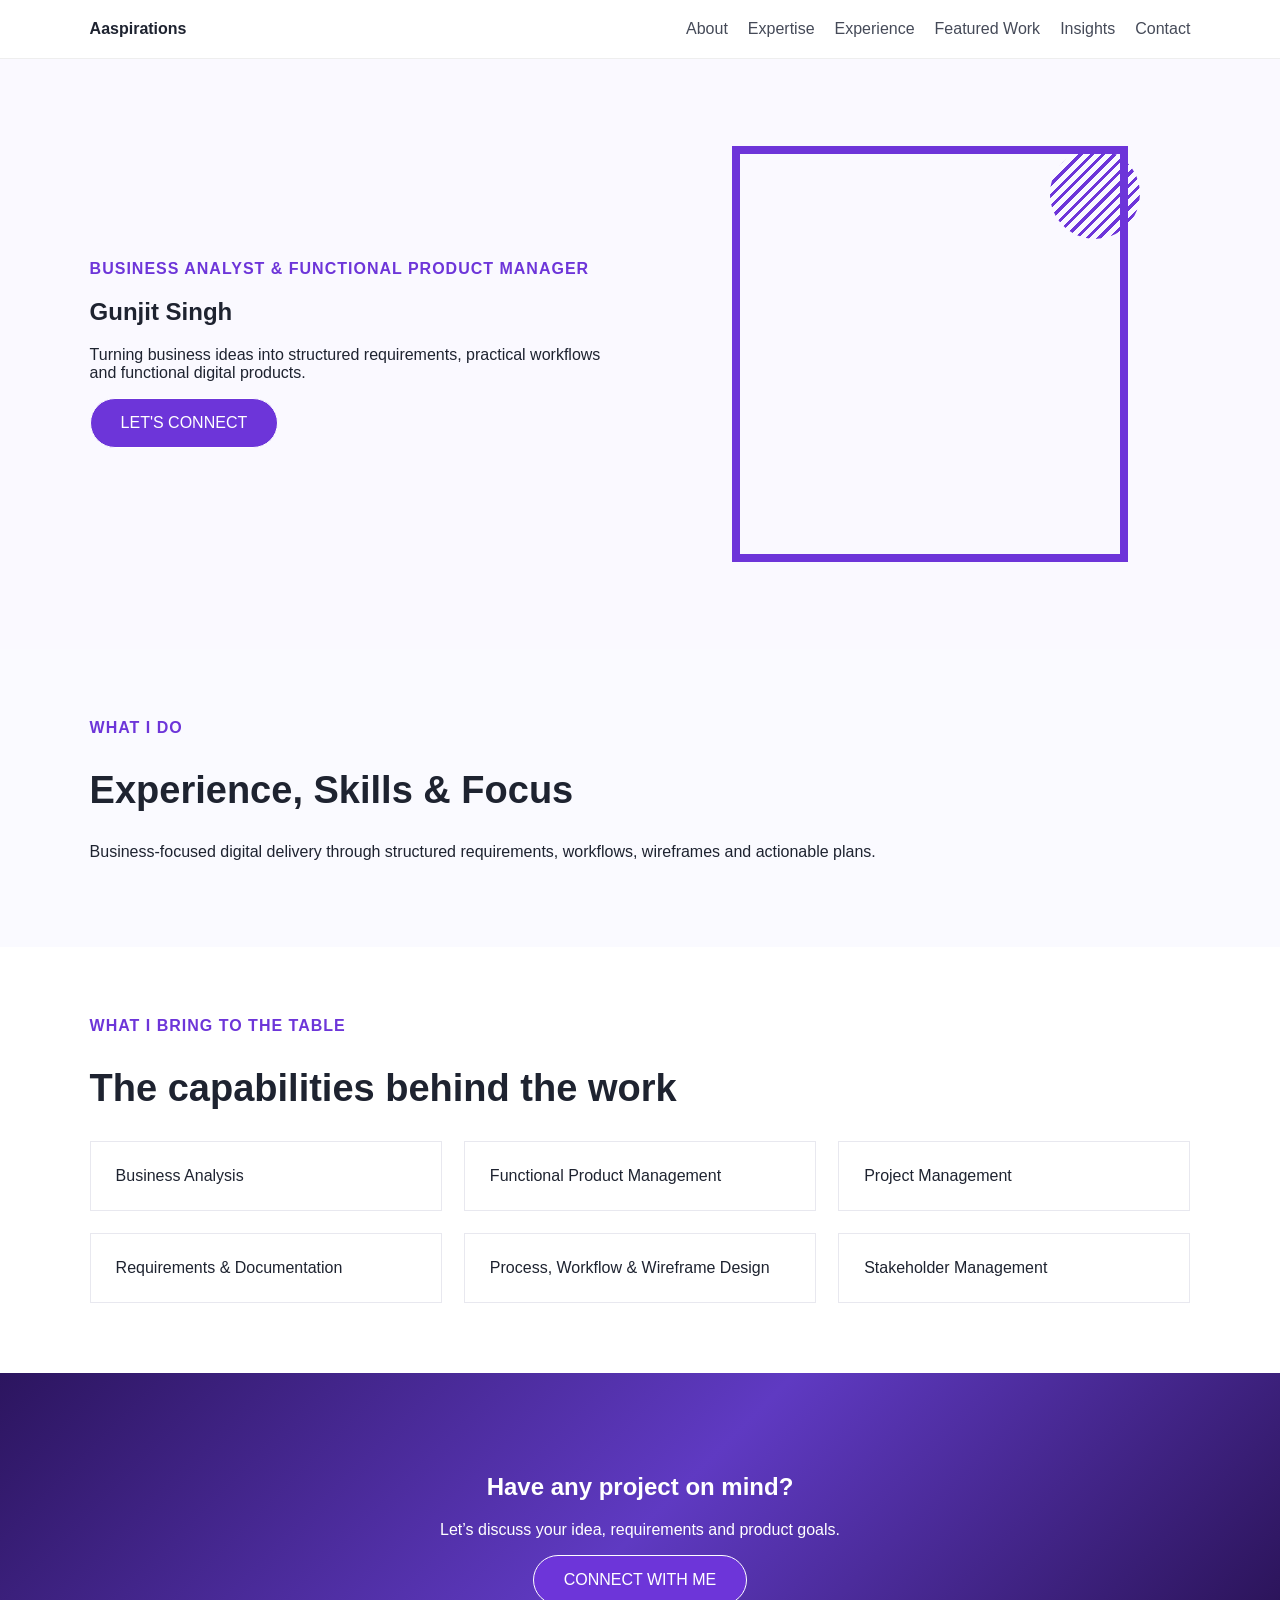
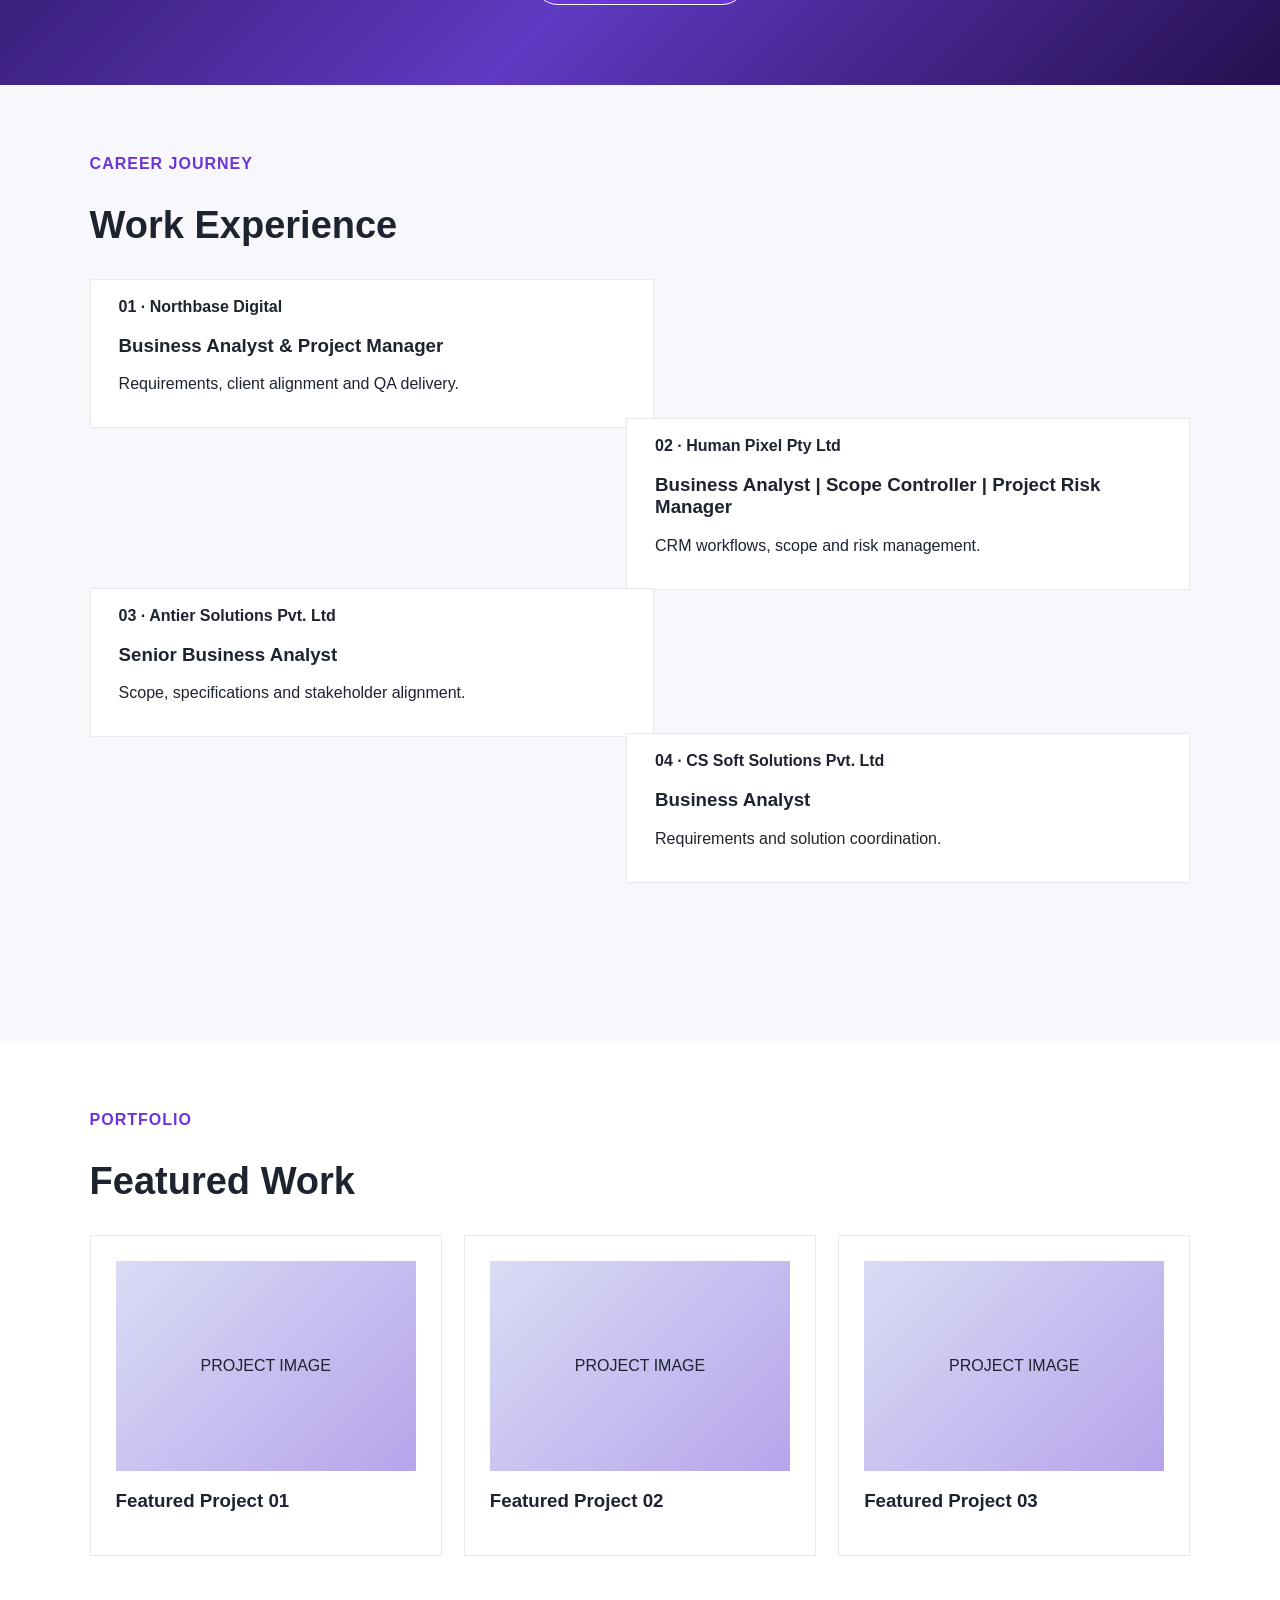
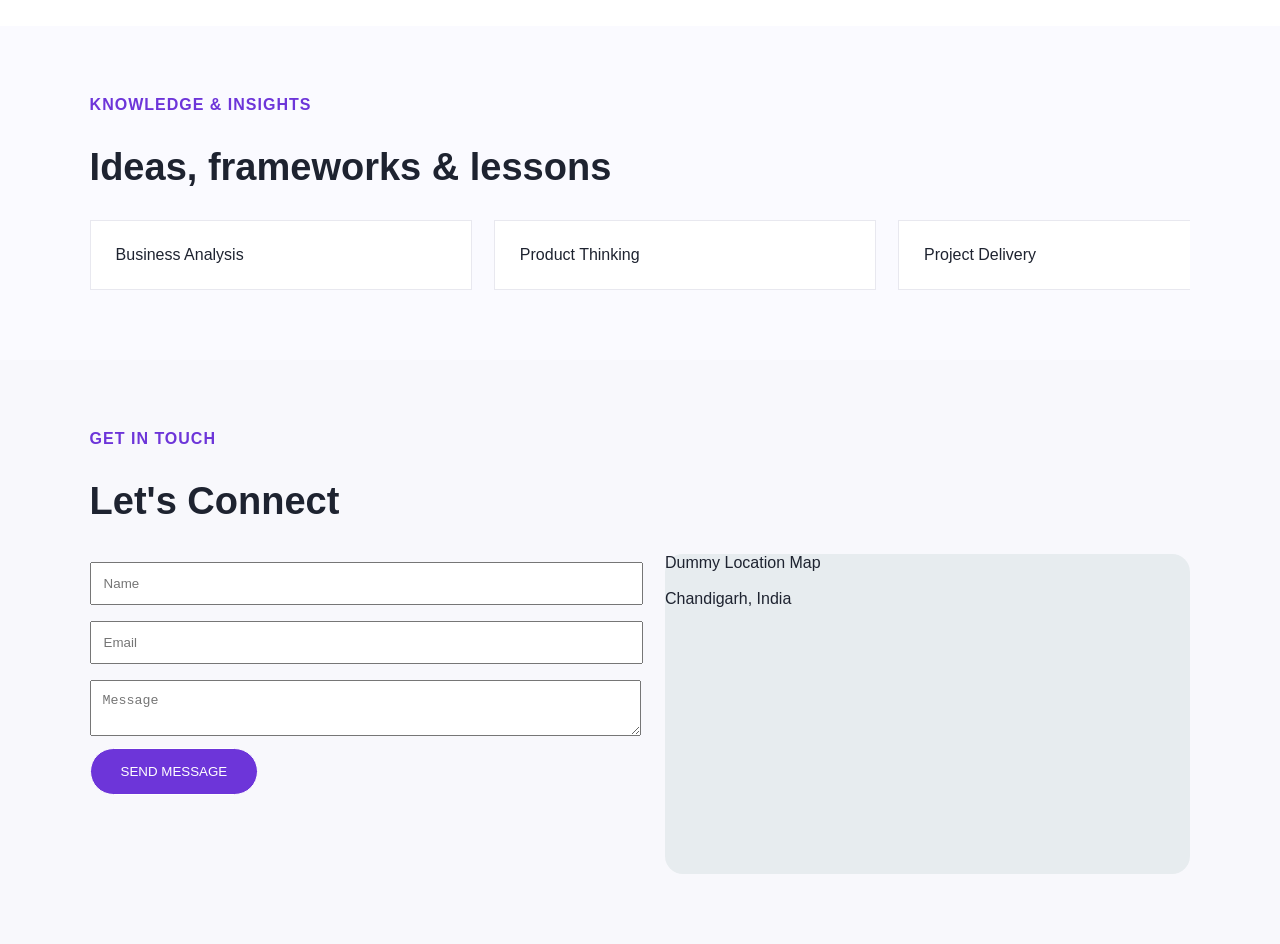
==== commit c4d9d804: "Update index page with approved layout fixes and detail page links" ====
--- a/index.html
+++ b/index.html
@@ -1 +1 @@
-<!doctype html><html lang="en"><head><meta charset="utf-8"><meta name="viewport" content="width=device-width,initial-scale=1"><title>Gunjit Singh | Business Analyst & Functional Product Manager</title><link rel="preconnect" href="https://fonts.googleapis.com"><link href="https://fonts.googleapis.com/css2?family=Montserrat:wght@400;500;600;700;800&family=Roboto:wght@400;500&display=swap" rel="stylesheet"><style>:root{--p:#6d35d9;--p2:#8b5cf6;--b:#2367d1;--d:#1e2330;--m:#6e7480;--l:#e8e8ef}*{box-sizing:border-box}html{scroll-behavior:smooth}body{margin:0;font-family:Roboto,Arial;color:var(--d);line-height:1.6}.container{width:min(1140px,92%);margin:auto}nav{height:76px;display:flex;align-items:center;justify-content:space-between}.brand{display:flex;align-items:center;gap:10px;font:700 20px Montserrat}.links{display:flex;gap:28px}.links a{color:#454a58;text-decoration:none;font:500 14px Roboto}.hero{min-height:720px;background:linear-gradient(#fff,#faf9ff);display:flex;align-items:center;overflow:hidden;position:relative}.hero-grid{display:grid;grid-template-columns:1fr 1fr;align-items:center;gap:70px}.eyebrow,.kicker{font:700 13px Montserrat;color:var(--p);letter-spacing:1.2px;text-transform:uppercase}.hero h1{font:800 clamp(45px,6vw,78px)/1.05 Montserrat;margin:10px 0 18px;letter-spacing:-2px}.hero p{font-size:19px;color:var(--m)}.btn{display:inline-block;margin-top:20px;padding:15px 32px;border:0;border-radius:4px;background:linear-gradient(90deg,var(--p),var(--p2));color:#fff;text-decoration:none;font:700 13px Montserrat}.connect{margin-top:34px;display:flex;align-items:center;gap:20px}.line{width:120px;height:1px;background:#cfc8df}.socials{display:flex;gap:12px}.social{width:38px;height:38px;border:1px solid #d8d9e2;border-radius:50%;display:grid;place-items:center;color:var(--p);text-decoration:none;font-weight:700}.photo-zone{height:520px;position:relative;display:grid;place-items:center}.purple-frame{position:absolute;width:380px;height:400px;border:8px solid var(--p);z-index:1}.portrait{position:relative;z-index:2;width:340px;height:450px;border-radius:50% / 45%;object-fit:cover;object-position:center top;background:#e6e7ee}.stripe{position:absolute;z-index:3;width:92px;height:92px;right:36px;top:25px;border-radius:50%;background:repeating-linear-gradient(135deg,var(--p) 0 3px,transparent 3px 8px)}section{padding:100px 0}.title{font:800 38px/1.2 Montserrat;margin:8px 0 48px}.about{background:#fafaff}.about-grid{display:grid;grid-template-columns:1fr 1fr;gap:80px}.skill{margin-bottom:24px}.skill-head{display:flex;justify-content:space-between;margin-bottom:10px;font:700 14px Montserrat}.skill-head span:first-child{padding-right:25px}.pct{margin-left:auto;min-width:44px;text-align:right;color:var(--p)}.bar{height:8px;background:#e8e8ee;border-radius:8px;overflow:hidden}.bar i{display:block;height:100%;background:linear-gradient(90deg,var(--b),var(--p2));border-radius:8px}.grid3{display:grid;grid-template-columns:repeat(3,1fr);gap:22px}.card,.job,.work,.insight,.form{background:#fff;border:1px solid var(--l)}.card{padding:30px;min-height:190px}.num{color:var(--p);font:800 12px Montserrat}.card h3{font:700 19px Montserrat;margin:18px 0 10px}.card p,.work p,.insight p{color:var(--m);font-size:14px}.experience{background:#f8f8fc}.timeline{position:relative;display:grid;gap:18px;padding:4px 0}.timeline:before{content:"";position:absolute;left:50%;top:28px;bottom:28px;width:2px;background:#ddd8ee}.job{position:relative;width:46%;padding:18px 28px;box-shadow:0 8px 25px #37216a08}.job:nth-child(odd){justify-self:start}.job:nth-child(even){justify-self:end}.job:after{content:"";position:absolute;top:28px;width:18px;height:18px;border-radius:50%;background:var(--p);border:5px solid #f8f8fc;z-index:2}.job:nth-child(odd):after{right:-13.1%}.job:nth-child(even):after{left:-13.1%}.job-no{font:800 34px/1 Montserrat;color:#e5def7}.job small{color:var(--p);font-weight:700}.job h3{font:700 17px/1.35 Montserrat;margin:5px 0 8px}.job-points{margin:9px 0 0;padding-left:18px}.job-points li{font-size:12.3px;line-height:1.42;color:var(--m);margin:0 0 6px}.work-image,.insight-image{height:210px;display:grid;place-items:center;background:linear-gradient(135deg,#d9dcf5,#b7a4eb);color:#fff;font:700 14px Montserrat}.body{padding:25px}.scroll{display:flex;gap:22px;overflow-x:auto;padding-bottom:14px;scroll-behavior:smooth}.insight{min-width:calc((100% - 44px)/3)}.arrows{display:flex;gap:10px;justify-content:flex-end;margin-bottom:18px}.round{width:40px;height:40px;border:1px solid var(--l);border-radius:50%;background:#fff;color:var(--p);font-size:20px}.contact{background:#f8f8fc}.contact-grid{display:grid;grid-template-columns:1fr 1fr;gap:60px}.form{padding:36px}.row{margin-bottom:16px}label{display:block;font:700 12px Montserrat;margin-bottom:7px}input,textarea{width:100%;border:1px solid #dfe0e8;padding:13px 14px;font:14px Roboto}textarea{min-height:130px}.info{display:grid;grid-template-columns:repeat(3,1fr);gap:12px;margin:24px 0}.box{background:#fff;border:1px solid var(--l);padding:18px;font-size:13px}.box strong{display:block;color:var(--p);font:700 12px Montserrat;margin-bottom:5px}.dummy-map{position:relative;width:100%;height:420px;overflow:hidden;border-radius:18px;border:1px solid rgba(109,53,217,.18);background:#e7ecef;box-shadow:0 18px 45px rgba(31,35,48,.12)}.map-grid{position:absolute;inset:0;background:linear-gradient(90deg,transparent 49%,rgba(255,255,255,.45) 50%,transparent 51%),linear-gradient(0deg,transparent 49%,rgba(255,255,255,.45) 50%,transparent 51%);background-size:62px 62px;opacity:.45}.map-road{position:absolute;background:#fffdf7;box-shadow:0 0 0 1px rgba(180,190,195,.15);border-radius:999px}.road-1{width:135%;height:28px;left:-15%;top:46%;transform:rotate(-17deg)}.road-2{width:110%;height:22px;left:-5%;top:23%;transform:rotate(42deg)}.road-3{width:105%;height:20px;right:-12%;bottom:23%;transform:rotate(-38deg)}.map-block{position:absolute;border-radius:10px;border:1px solid rgba(255,255,255,.7);background:rgba(185,205,190,.55)}.block-1{width:130px;height:86px;left:9%;top:13%}.block-2{width:110px;height:115px;right:11%;top:16%;background:rgba(208,195,181,.55)}.block-3{width:160px;height:78px;left:18%;bottom:12%;background:rgba(184,199,211,.58)}.block-4{width:105px;height:92px;right:22%;bottom:11%}.map-pin{position:absolute;left:50%;top:50%;width:58px;height:58px;transform:translate(-50%,-75%) rotate(45deg);border-radius:50% 50% 50% 0;background:linear-gradient(135deg,#7850dc,#4f2ab7);box-shadow:0 12px 28px rgba(79,42,183,.35)}.pin-dot{position:absolute;width:20px;height:20px;left:19px;top:19px;border-radius:50%;background:#fff}.dummy-map-label{position:absolute;left:20px;bottom:20px;display:flex;flex-direction:column;gap:4px;padding:12px 16px;border-radius:12px;background:rgba(255,255,255,.92);color:#252a37;box-shadow:0 8px 24px rgba(0,0,0,.1)}.dummy-map-label strong{font:700 15px Montserrat,sans-serif}.dummy-map-label span{font-size:12px;color:#7b8190}.project-cta{position:relative;min-height:430px;overflow:hidden;background:radial-gradient(circle at 22% 10%,rgba(148,103,255,.55),transparent 34%),radial-gradient(circle at 80% 20%,rgba(132,93,255,.35),transparent 35%),linear-gradient(135deg,#2c155f 0%,#5f3ac2 50%,#26104f 100%);display:flex;align-items:center;color:#fff}.cta-content{position:relative;z-index:2;text-align:center;max-width:900px;margin:auto;padding:70px 20px}.cta-content h2{font:800 clamp(40px,5vw,68px)/1.05 Montserrat;margin:0 0 24px}.cta-content p{font-size:22px;line-height:1.55;max-width:760px;margin:0 auto 34px;color:rgba(255,255,255,.9)}.cta-hire{display:inline-flex;align-items:center;justify-content:center;min-width:240px;padding:18px 42px;border-radius:999px;border:1px solid rgba(255,255,255,.8);color:#fff;text-decoration:none;font:700 16px Montserrat;letter-spacing:.7px;background:rgba(255,255,255,.08)}.hero-decor{position:absolute;inset:76px 0 0;pointer-events:none;overflow:hidden}.hero-decor .shape{position:absolute;opacity:.72;animation:floatShape 9s ease-in-out infinite}.hero-decor .shape.s1{width:150px;height:52px;left:-30px;top:48px;background:repeating-linear-gradient(0deg,#c12d67 0 2px,transparent 2px 7px);clip-path:polygon(0 0,100% 0,76% 100%,0 100%)}.hero-decor .shape.s2{width:120px;height:16px;left:16%;top:26px;border-radius:999px;background:linear-gradient(90deg,#ece2d6,#d8c5ad);transform:rotate(39deg)}.hero-decor .shape.s3{width:110px;height:48px;right:8%;top:72px;background:repeating-linear-gradient(0deg,#c12d67 0 2px,transparent 2px 7px);clip-path:polygon(24% 0,100% 0,100% 100%,0 100%)}.hero-decor .shape.s4{width:150px;height:150px;left:4%;bottom:70px;background:linear-gradient(135deg,rgba(105,53,217,.12),rgba(105,53,217,0));clip-path:polygon(0 0,100% 100%,0 100%)}.hero-decor .shape.s5{width:130px;height:20px;right:1%;bottom:78px;border-radius:999px;background:linear-gradient(90deg,#d9c7b1,#f2e7d9);transform:rotate(38deg)}.hero-decor .shape.s6{width:72px;height:72px;right:2%;top:210px;border:2px solid #f0a71d;clip-path:polygon(0 0,100% 50%,0 100%)}.hero-decor .shape.s8{width:82px;height:82px;left:44%;bottom:48px;border:4px solid #151515;border-radius:50%;clip-path:polygon(0 0,35% 0,35% 65%,100% 65%,100% 100%,0 100%)}@keyframes floatShape{0%,100%{translate:0 0}50%{translate:0 -14px}}footer{padding:30px;text-align:center;color:#747985;font-size:13px;border-top:1px solid var(--l)}@media(max-width:900px){.links{display:none}.hero-grid,.about-grid,.contact-grid{grid-template-columns:1fr}.photo-zone{order:-1;height:450px}.grid3{grid-template-columns:1fr 1fr}.timeline:before{left:24px}.job{width:calc(100% - 55px);justify-self:end!important}.job:after{left:-42px!important}.insight{min-width:calc(50% - 11px)}}@media(max-width:768px){.dummy-map{height:320px}}@media(max-width:560px){section{padding:70px 0}.grid3{grid-template-columns:1fr}.photo-zone{height:390px}.purple-frame{width:280px;height:310px}.portrait{width:255px;height:335px}.hero h1{font-size:48px}.info{grid-template-columns:1fr}.insight{min-width:85%}}</style></head><body><header class="hero" id="home"><div class="hero-decor"><span class="shape s1"></span><span class="shape s2"></span><span class="shape s3"></span><span class="shape s4"></span><span class="shape s5"></span><span class="shape s6"></span><span class="shape s8"></span></div><div class="container"><nav><div class="brand"><span style="font-size:20px">Aaspirations</span></div><div class="links"><a href="#about">About</a><a href="#expertise">Expertise</a><a href="#experience">Experience</a><a href="#work">Featured Work</a><a href="#insights">Insights</a><a href="#contact">Contact</a></div></nav><div class="hero-grid"><div><div class="eyebrow">Business Analyst & Functional Product Manager</div><h1>Gunjit Singh</h1><p>Turning business ideas into structured requirements, practical workflows and functional digital products.</p><a class="btn" href="#contact">LET'S CONNECT</a><div class="connect"><span class="line"></span><div class="socials"><a class="social" href="mailto:singhgunjit@hotmail.com">✉</a><a class="social" href="https://www.linkedin.com/in/gunjitsingh/" target="_blank">in</a></div></div></div><div class="photo-zone"><div class="purple-frame"></div><div class="portrait" style="display:grid;place-items:center;color:#777;font:600 13px Montserrat">PROFILE PHOTO</div><div class="stripe"></div></div></div></div></header><section class="about" id="about"><div class="container"><div class="kicker">What I do</div><h2 class="title">Experience, Skills & Focus</h2><div class="about-grid"><div><h3>Business-focused digital delivery</h3><p>I help translate business needs into structured requirements, user stories, workflows, wireframes and actionable plans that development and business teams can align around.</p></div><div><div class="skill"><div class="skill-head"><span>Business Analysis</span><span class="pct">95%</span></div><div class="bar"><i style="width:95%"></i></div></div><div class="skill"><div class="skill-head"><span>Functional Product Management</span><span class="pct">92%</span></div><div class="bar"><i style="width:92%"></i></div></div><div class="skill"><div class="skill-head"><span>Project Management</span><span class="pct">90%</span></div><div class="bar"><i style="width:90%"></i></div></div><div class="skill"><div class="skill-head"><span>Requirements & Documentation</span><span class="pct">96%</span></div><div class="bar"><i style="width:96%"></i></div></div></div></div></div></section><section id="expertise"><div class="container"><div class="kicker">What I Bring to the Table</div><h2 class="title">The capabilities behind the work</h2><div class="grid3"><div class="card"><b class="num">01</b><h3>Business Analysis</h3><p>Understanding business needs and converting them into actionable solutions.</p></div><div class="card"><b class="num">02</b><h3>Functional Product Management</h3><p>Defining product behaviour and keeping business and delivery teams aligned.</p></div><div class="card"><b class="num">03</b><h3>Project Management</h3><p>Planning delivery, tracking progress and managing dependencies.</p></div><div class="card"><b class="num">04</b><h3>Requirements & Documentation</h3><p>User stories, functional specifications, acceptance criteria and documentation.</p></div><div class="card"><b class="num">05</b><h3>Process, Workflow & Wireframe Design</h3><p>Visualising user journeys, business processes and functional flows.</p></div><div class="card"><b class="num">06</b><h3>Stakeholder Management</h3><p>Clear communication and alignment across clients, users and delivery teams.</p></div></div></div></section><section class="project-cta" id="hire"><div class="cta-content"><h2>Have any project on mind?</h2><p>Let’s discuss your idea, requirements and product goals and turn them into a structured, practical plan.</p><a class="cta-hire" href="#contact">HIRE ME</a></div></section><section class="experience" id="experience"><div class="container"><div class="kicker">Career Journey</div><h2 class="title">Work Experience</h2><div class="timeline"><div class="job"><div class="job-no">01</div><small>Northbase Digital</small><h3>Business Analyst & Project Manager</h3><ul class="job-points"><li>Scoped and delivered features and bug fixes by translating business requirements into clear, actionable tasks.</li><li>Acted as the key liaison between clients and offshore teams, aligning estimations, priorities and delivery expectations.</li><li>Performed thorough QA to ensure scalable, high-quality and functionally accurate outcomes.</li></ul></div><div class="job"><div class="job-no">02</div><small>Human Pixel Pty Ltd</small><h3>Business Analyst | Scope Controller | Project Risk Manager</h3><ul class="job-points"><li>Spearheaded ZOHO CRM development for the Australian market, designing complex workflows and business logic solutions.</li><li>Managed enterprise project risks, scope changes and potential delays through proactive risk mitigation.</li><li>Collaborated with global teams to translate business requirements into specifications for large-scale implementations.</li></ul></div><div class="job"><div class="job-no">03</div><small>Antier Solutions Pvt. Ltd</small><h3>Senior Business Analyst</h3><ul class="job-points"><li>Defined project scope and translated complex business requirements into software specifications.</li><li>Facilitated communication between business users and development teams to improve requirement accuracy.</li><li>Created functional documents, feature lists and data-flow mappings and validated solutions against objectives.</li></ul></div><div class="job"><div class="job-no">04</div><small>CS Soft Solutions Pvt. Ltd</small><h3>Business Analyst</h3><ul class="job-points"><li>Identified and secured client opportunities through prospecting and relationship building.</li><li>Gathered, analysed and documented requirements to improve stakeholder alignment and minimise scope changes.</li><li>Coordinated with technical, sales and operations teams to shape actionable solutions.</li></ul></div><div class="job"><div class="job-no">05</div><small>SoftProdigy</small><h3>Senior Business Development Executive</h3><ul class="job-points"><li>Led and mentored business development executives and trainees.</li><li>Executed strategic prospecting and bidding on oDesk and Elance to secure new opportunities.</li><li>Acted as a liaison between clients and technical teams while shaping suitable IT solutions.</li></ul></div></div></div></section><section id="work"><div class="container"><div class="kicker">Portfolio</div><h2 class="title">Featured Work</h2><div class="grid3"><div class="work"><div class="work-image">PROJECT IMAGE</div><div class="body"><h3>Featured Project 01</h3><p>Dummy project description. Exact project details can be added later.</p></div></div><div class="work"><div class="work-image">PROJECT IMAGE</div><div class="body"><h3>Featured Project 02</h3><p>Dummy project description. Exact project details can be added later.</p></div></div><div class="work"><div class="work-image">PROJECT IMAGE</div><div class="body"><h3>Featured Project 03</h3><p>Dummy project description. Exact project details can be added later.</p></div></div></div></div></section><section class="about" id="insights"><div class="container"><div class="kicker">Knowledge & Insights</div><h2 class="title">Ideas, frameworks & lessons</h2><div class="arrows"><button class="round" onclick="move(-1)">←</button><button class="round" onclick="move(1)">→</button></div><div class="scroll" id="insight"><div class="insight"><div class="insight-image"></div><div class="body"><h3>Business Analysis</h3><p>Dummy insight content for future articles and knowledge pieces.</p></div></div><div class="insight"><div class="insight-image"></div><div class="body"><h3>Product Thinking</h3><p>Dummy insight content for future articles and knowledge pieces.</p></div></div><div class="insight"><div class="insight-image"></div><div class="body"><h3>Project Delivery</h3><p>Dummy insight content for future articles and knowledge pieces.</p></div></div></div></div></section><section class="contact" id="contact"><div class="container"><div class="kicker">Get in Touch</div><h2 class="title">Let's Connect</h2><div class="contact-grid"><div><form class="form" action="https://formsubmit.co/singhgunjit@hotmail.com" method="POST"><input type="hidden" name="_subject" value="New Message From Your Website"><input type="hidden" name="_template" value="table"><input type="hidden" name="_captcha" value="false"><div class="row"><label>NAME</label><input name="Name" required></div><div class="row"><label>EMAIL</label><input name="Email" type="email" required></div><div class="row"><label>MESSAGE</label><textarea name="Message" required></textarea></div><button class="btn" type="submit">SEND MESSAGE</button></form><div class="info"><div class="box"><strong>ADDRESS</strong>Chandigarh, India</div><div class="box"><strong>EMAIL</strong>singhgunjit@hotmail.com</div><div class="box"><strong>PHONE</strong>+91-985-580-1271</div></div></div><div class="dummy-map" aria-label="Illustrative location map"><div class="map-grid"></div><div class="map-road road-1"></div><div class="map-road road-2"></div><div class="map-road road-3"></div><div class="map-block block-1"></div><div class="map-block block-2"></div><div class="map-block block-3"></div><div class="map-block block-4"></div><div class="map-pin"><span class="pin-dot"></span></div><div class="dummy-map-label"><strong>Chandigarh, India</strong><span>Location Map</span></div></div></div></div></section><footer>© 2026 Gunjit Singh. All rights reserved.</footer><script>function move(d){document.getElementById('insight').scrollBy({left:d*380,behavior:'smooth'})}</script></body></html>+<!doctype html><html><head><meta charset="utf-8"><meta name="viewport" content="width=device-width,initial-scale=1"><title>Gunjit Singh | Business Analyst & Functional Product Manager</title><style>body{font-family:Arial,sans-serif;margin:0;color:#1e2330}header{padding:20px 7%;border-bottom:1px solid #eee}nav{display:flex;justify-content:space-between;align-items:center}.links a{margin-left:20px;color:#454a58;text-decoration:none}.hero{padding:70px 7%;background:#faf9ff;display:grid;grid-template-columns:1fr 1fr;gap:60px;align-items:center}.photo-zone{position:relative;min-height:440px;display:grid;place-items:center}.purple-frame{position:absolute;width:380px;height:400px;border:8px solid #6d35d9}.portrait{position:relative;width:340px;height:450px;border-radius:50%/45%;object-fit:cover;z-index:2}.stripe{position:absolute;right:50px;top:20px;width:90px;height:90px;border-radius:50%;background:repeating-linear-gradient(135deg,#6d35d9 0 3px,transparent 3px 8px);z-index:3}section{padding:70px 7%}.kicker{color:#6d35d9;font-weight:bold;letter-spacing:1px;text-transform:uppercase}.title{font-size:38px}.grid3{display:grid;grid-template-columns:repeat(3,1fr);gap:22px}.card,.work,.insight{border:1px solid #e8e8ef;background:#fff;padding:25px}.experience{background:#f8f8fc}.timeline{display:grid;gap:0;position:relative}.job{width:46%;padding:18px 28px;border:1px solid #e8e8ef;background:#fff;margin-bottom:18px}.job:nth-child(odd){justify-self:start}.job:nth-child(even){justify-self:end;transform:translateY(-28px)}.job:nth-child(3){transform:translateY(-48px)}.job:nth-child(4){transform:translateY(-70px)}.project-cta{padding:80px 7%;text-align:center;color:#fff;background:linear-gradient(135deg,#2c155f,#5f3ac2,#26104f)}.cta-hire,.btn{display:inline-block;padding:15px 30px;color:#fff;text-decoration:none;background:#6d35d9;border:1px solid #fff;border-radius:30px}.work,.insight{cursor:pointer}.work-image,.insight-image{height:210px;background:linear-gradient(135deg,#d9dcf5,#b7a4eb);display:grid;place-items:center}.dummy-map{height:320px;border-radius:18px;background:#e7ecef}.contact{background:#f8f8fc}.contact-grid{display:grid;grid-template-columns:1fr 1fr;gap:50px}.form input,.form textarea{width:100%;padding:12px;margin:8px 0}.about{background:#fafaff}.scroll{display:flex;gap:22px;overflow-x:auto}.insight{min-width:30%}@media(max-width:800px){.hero,.contact-grid,.grid3{grid-template-columns:1fr}.job{width:100%;transform:none!important}.links{display:none}}</style></head><body><header><nav><strong>Aaspirations</strong><div class="links"><a href="#about">About</a><a href="#expertise">Expertise</a><a href="#experience">Experience</a><a href="#work">Featured Work</a><a href="#insights">Insights</a><a href="#contact">Contact</a></div></nav></header><section class="hero" id="home"><div><div class="kicker">Business Analyst & Functional Product Manager</div><h1>Gunjit Singh</h1><p>Turning business ideas into structured requirements, practical workflows and functional digital products.</p><a class="btn" href="#contact">LET'S CONNECT</a></div><div class="photo-zone"><div class="purple-frame"></div><img class="portrait" src="gunjit-profile.png" alt="Gunjit Singh"><div class="stripe"></div></div></section><section class="about" id="about"><div class="kicker">What I do</div><h2 class="title">Experience, Skills & Focus</h2><p>Business-focused digital delivery through structured requirements, workflows, wireframes and actionable plans.</p></section><section id="expertise"><div class="kicker">What I Bring to the Table</div><h2 class="title">The capabilities behind the work</h2><div class="grid3"><div class="card">Business Analysis</div><div class="card">Functional Product Management</div><div class="card">Project Management</div><div class="card">Requirements & Documentation</div><div class="card">Process, Workflow & Wireframe Design</div><div class="card">Stakeholder Management</div></div></section><section class="project-cta"><h2>Have any project on mind?</h2><p>Let’s discuss your idea, requirements and product goals.</p><a class="cta-hire" href="#contact">CONNECT WITH ME</a></section><section class="experience" id="experience"><div class="kicker">Career Journey</div><h2 class="title">Work Experience</h2><div class="timeline"><div class="job"><b>01 · Northbase Digital</b><h3>Business Analyst & Project Manager</h3><p>Requirements, client alignment and QA delivery.</p></div><div class="job"><b>02 · Human Pixel Pty Ltd</b><h3>Business Analyst | Scope Controller | Project Risk Manager</h3><p>CRM workflows, scope and risk management.</p></div><div class="job"><b>03 · Antier Solutions Pvt. Ltd</b><h3>Senior Business Analyst</h3><p>Scope, specifications and stakeholder alignment.</p></div><div class="job"><b>04 · CS Soft Solutions Pvt. Ltd</b><h3>Business Analyst</h3><p>Requirements and solution coordination.</p></div></div></section><section id="work"><div class="kicker">Portfolio</div><h2 class="title">Featured Work</h2><div class="grid3"><div class="work" onclick="location.href='project-details.html'"><div class="work-image">PROJECT IMAGE</div><h3>Featured Project 01</h3></div><div class="work" onclick="location.href='project-details.html'"><div class="work-image">PROJECT IMAGE</div><h3>Featured Project 02</h3></div><div class="work" onclick="location.href='project-details.html'"><div class="work-image">PROJECT IMAGE</div><h3>Featured Project 03</h3></div></div></section><section class="about" id="insights"><div class="kicker">Knowledge & Insights</div><h2 class="title">Ideas, frameworks & lessons</h2><div class="scroll"><div class="insight" onclick="location.href='article-details.html'">Business Analysis</div><div class="insight" onclick="location.href='article-details.html'">Product Thinking</div><div class="insight" onclick="location.href='article-details.html'">Project Delivery</div></div></section><section class="contact" id="contact"><div class="kicker">Get in Touch</div><h2 class="title">Let's Connect</h2><div class="contact-grid"><form class="form" action="https://formsubmit.co/singhgunjit@hotmail.com" method="POST"><input type="hidden" name="_subject" value="New Message From Your Website"><input placeholder="Name" name="Name" required><input placeholder="Email" name="Email" type="email" required><textarea placeholder="Message" name="Message" required></textarea><button class="btn" type="submit">SEND MESSAGE</button></form><div class="dummy-map">Dummy Location Map<br><br>Chandigarh, India</div></div></section></body></html>
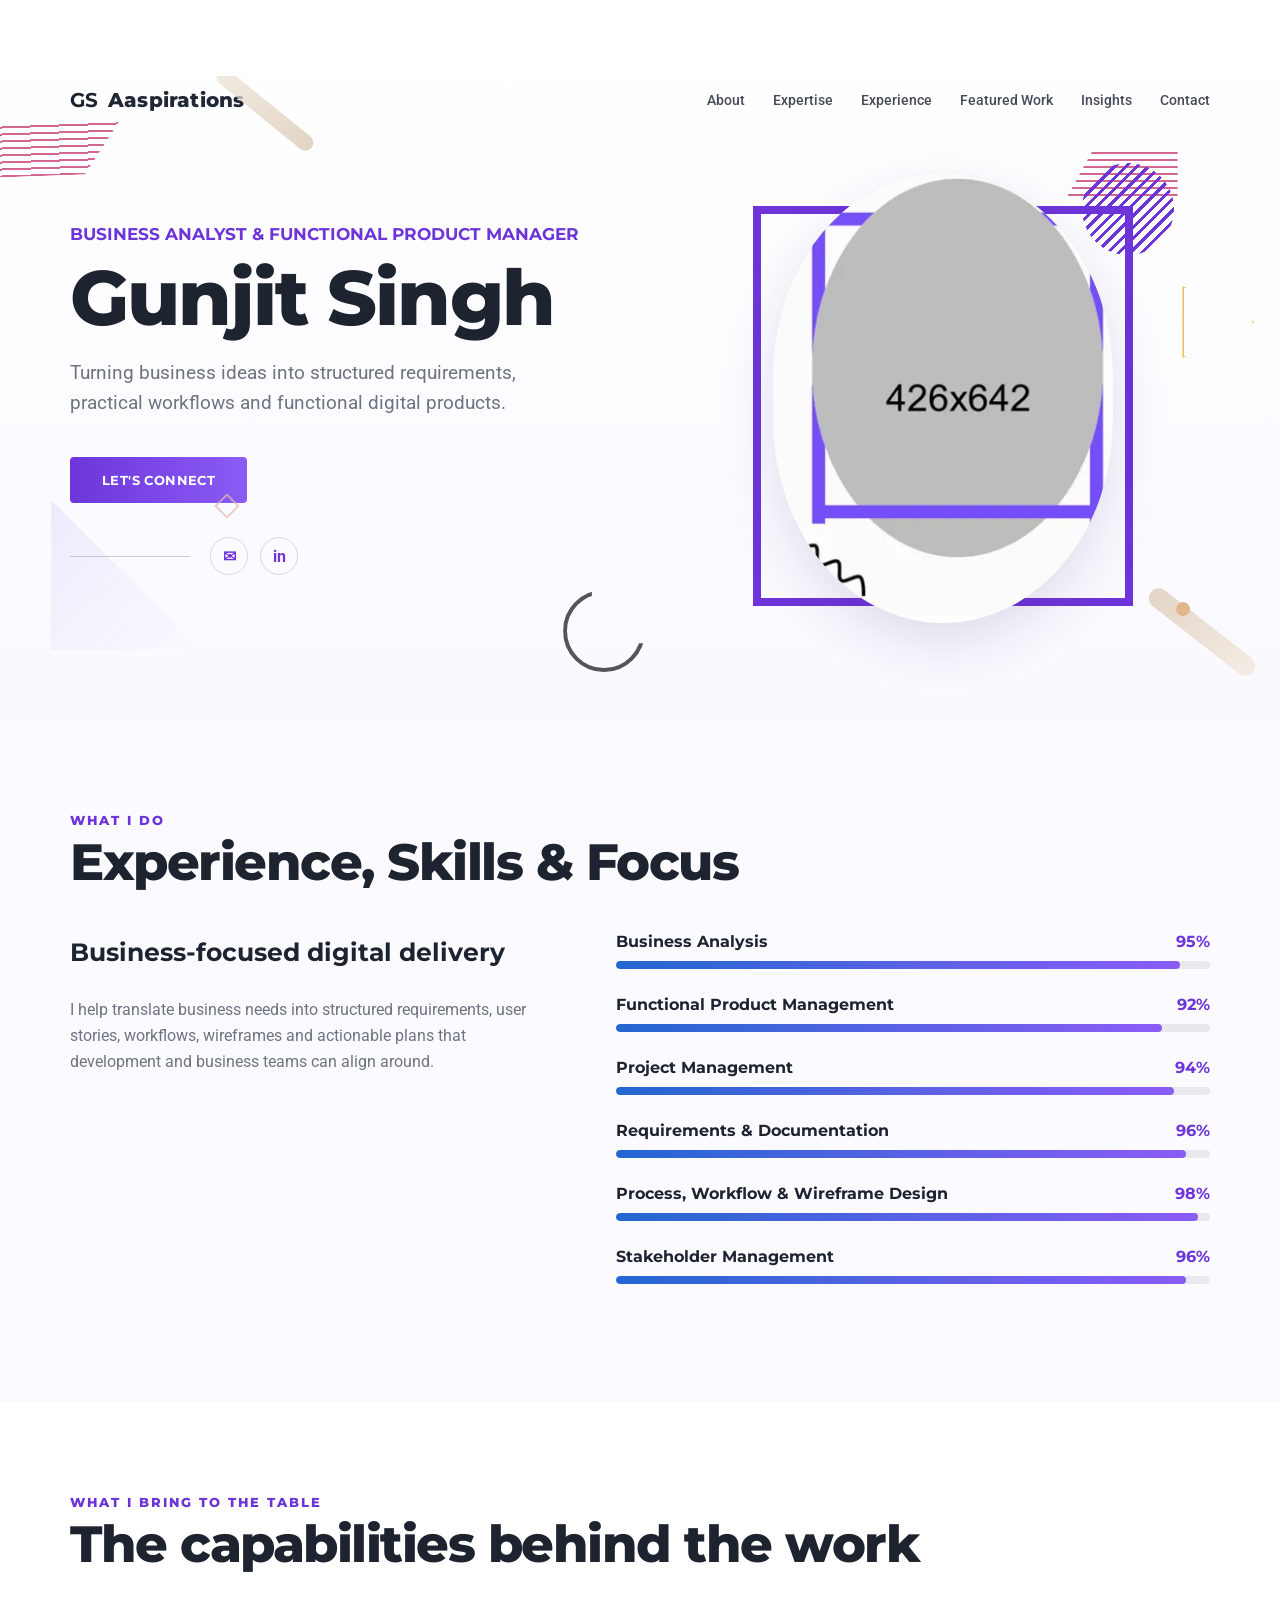
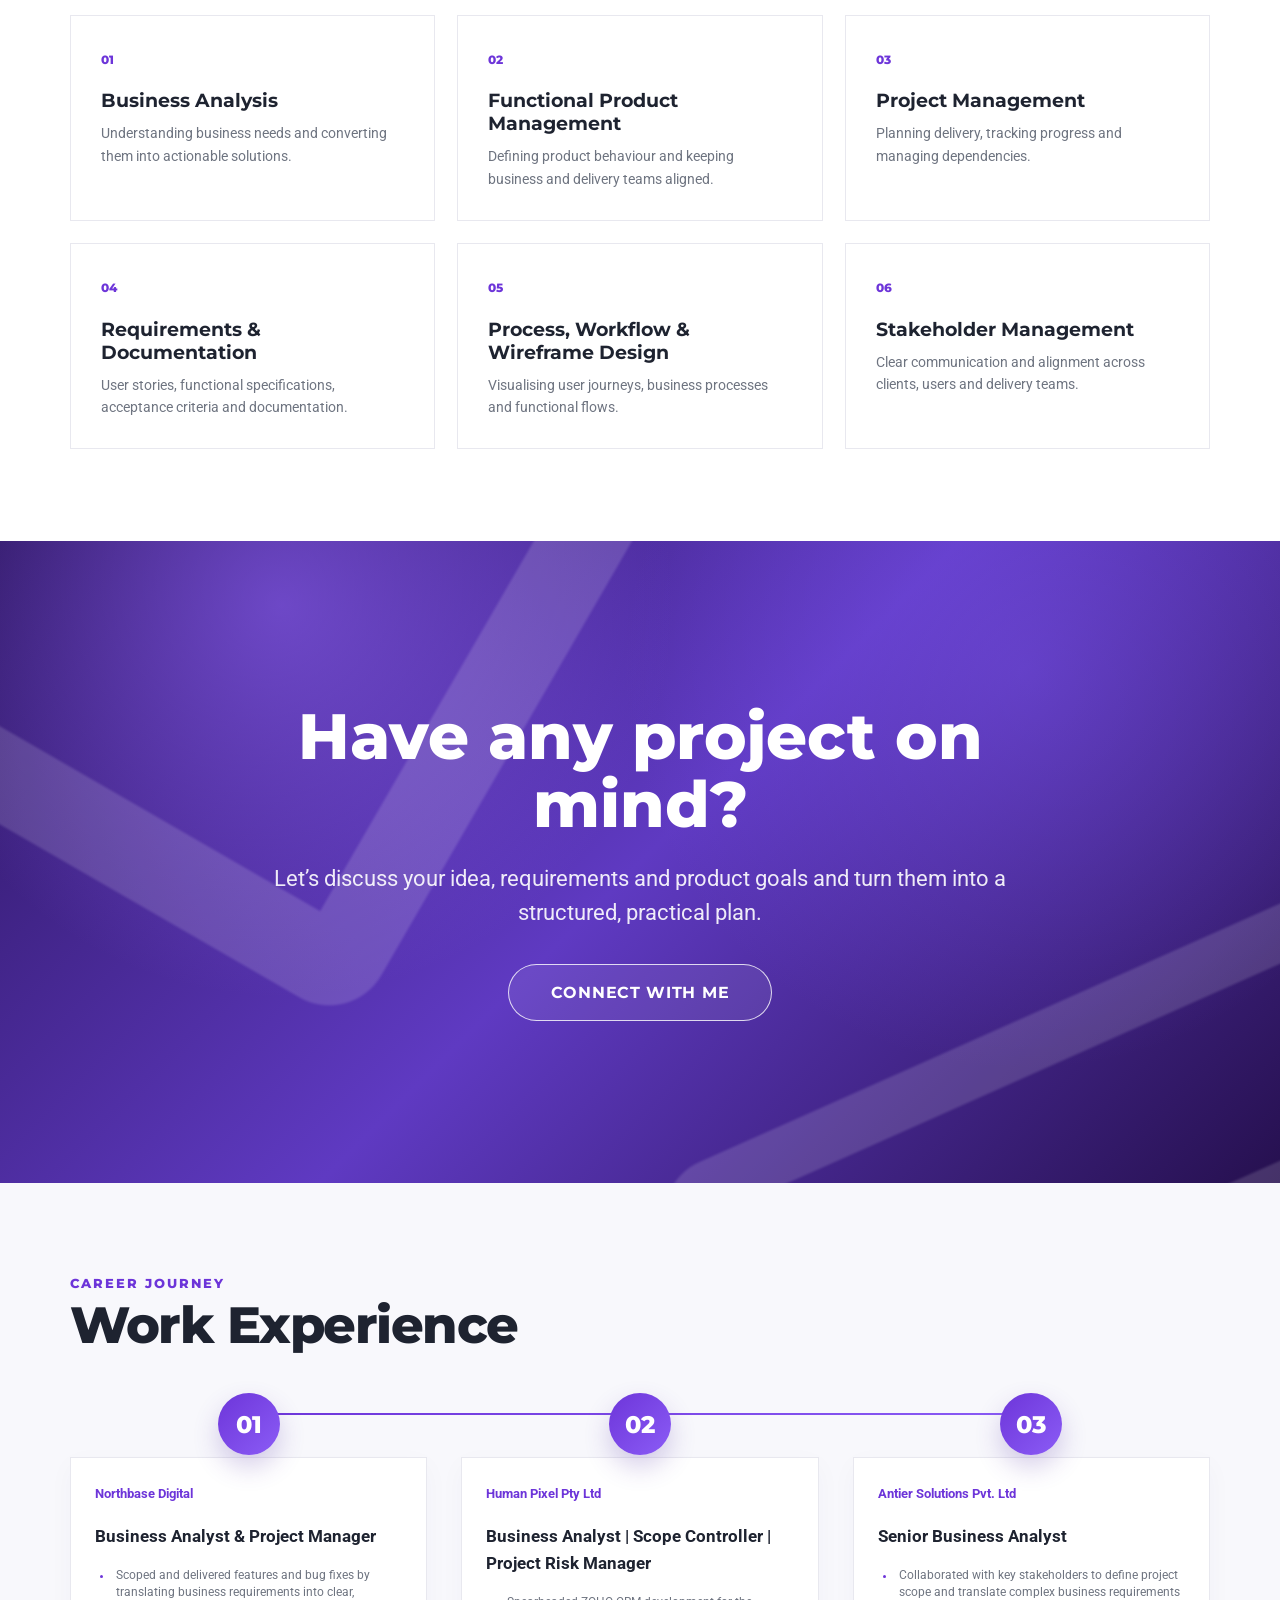
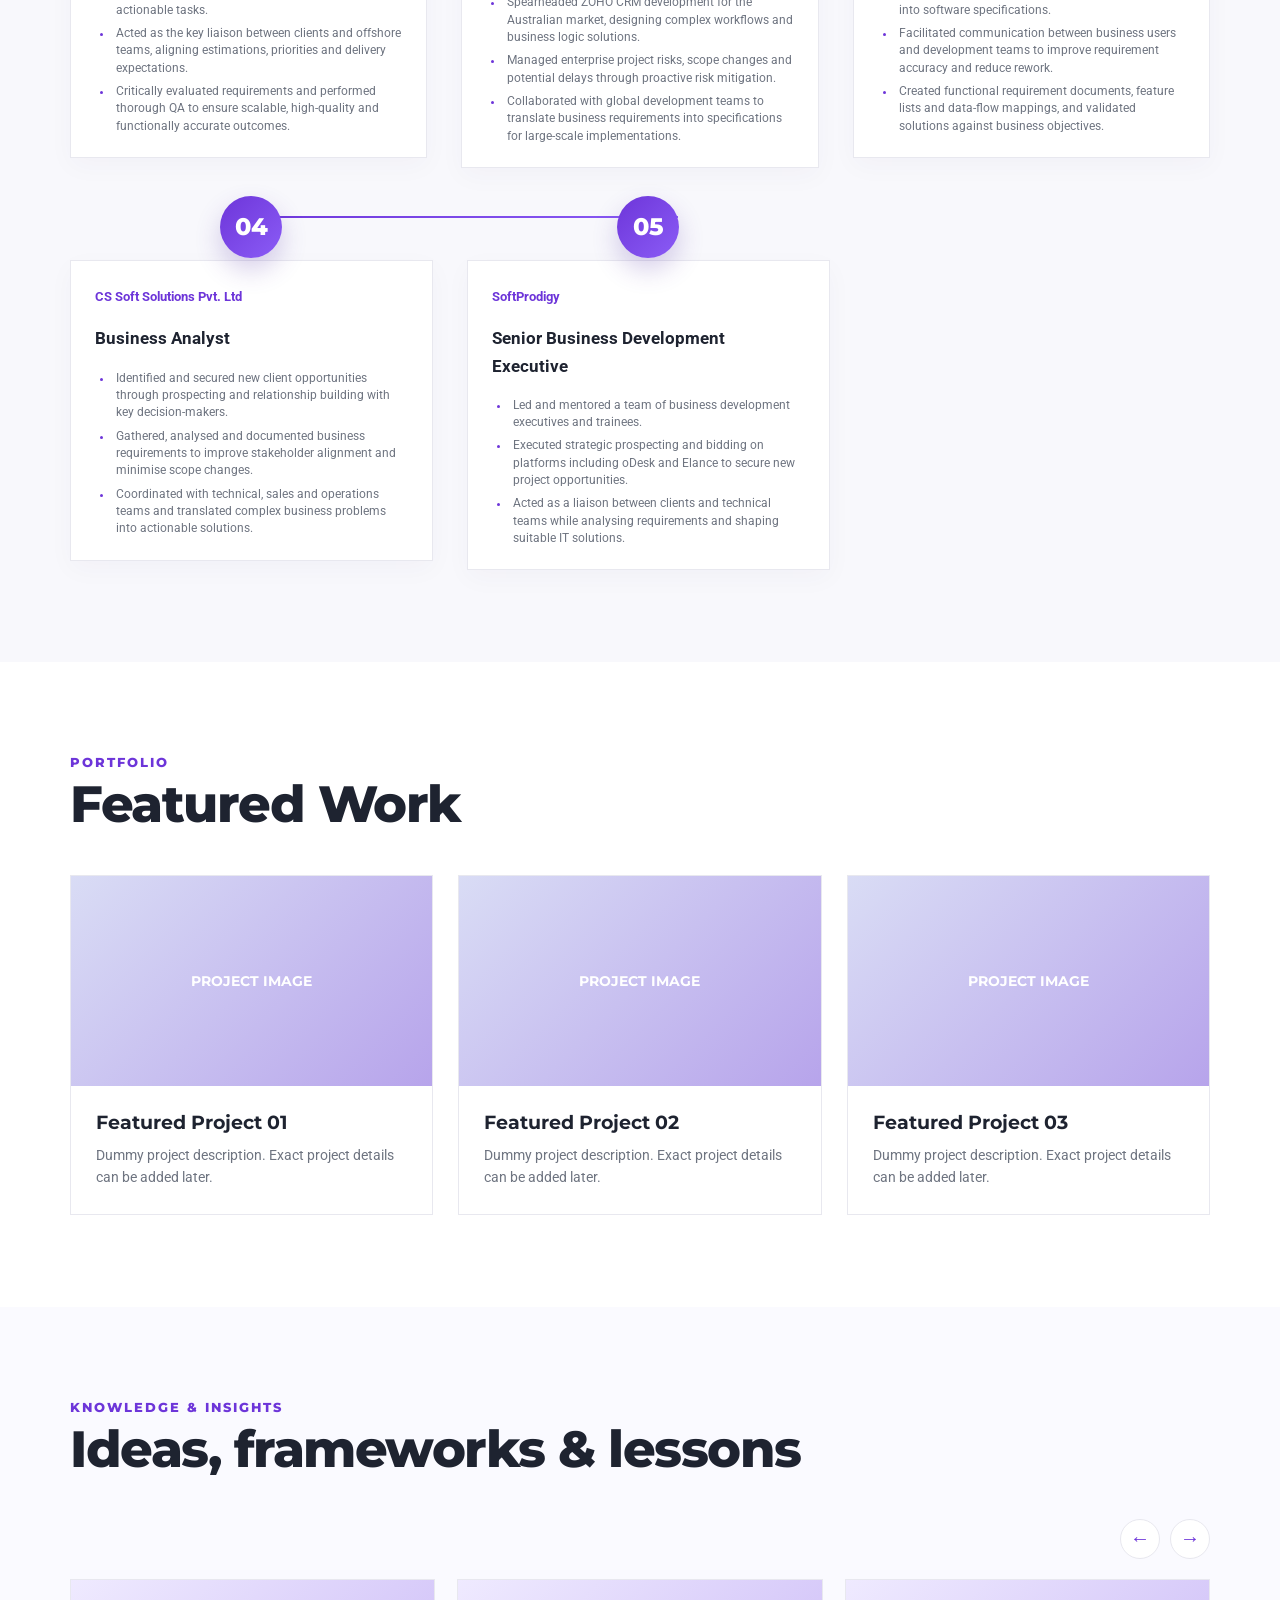
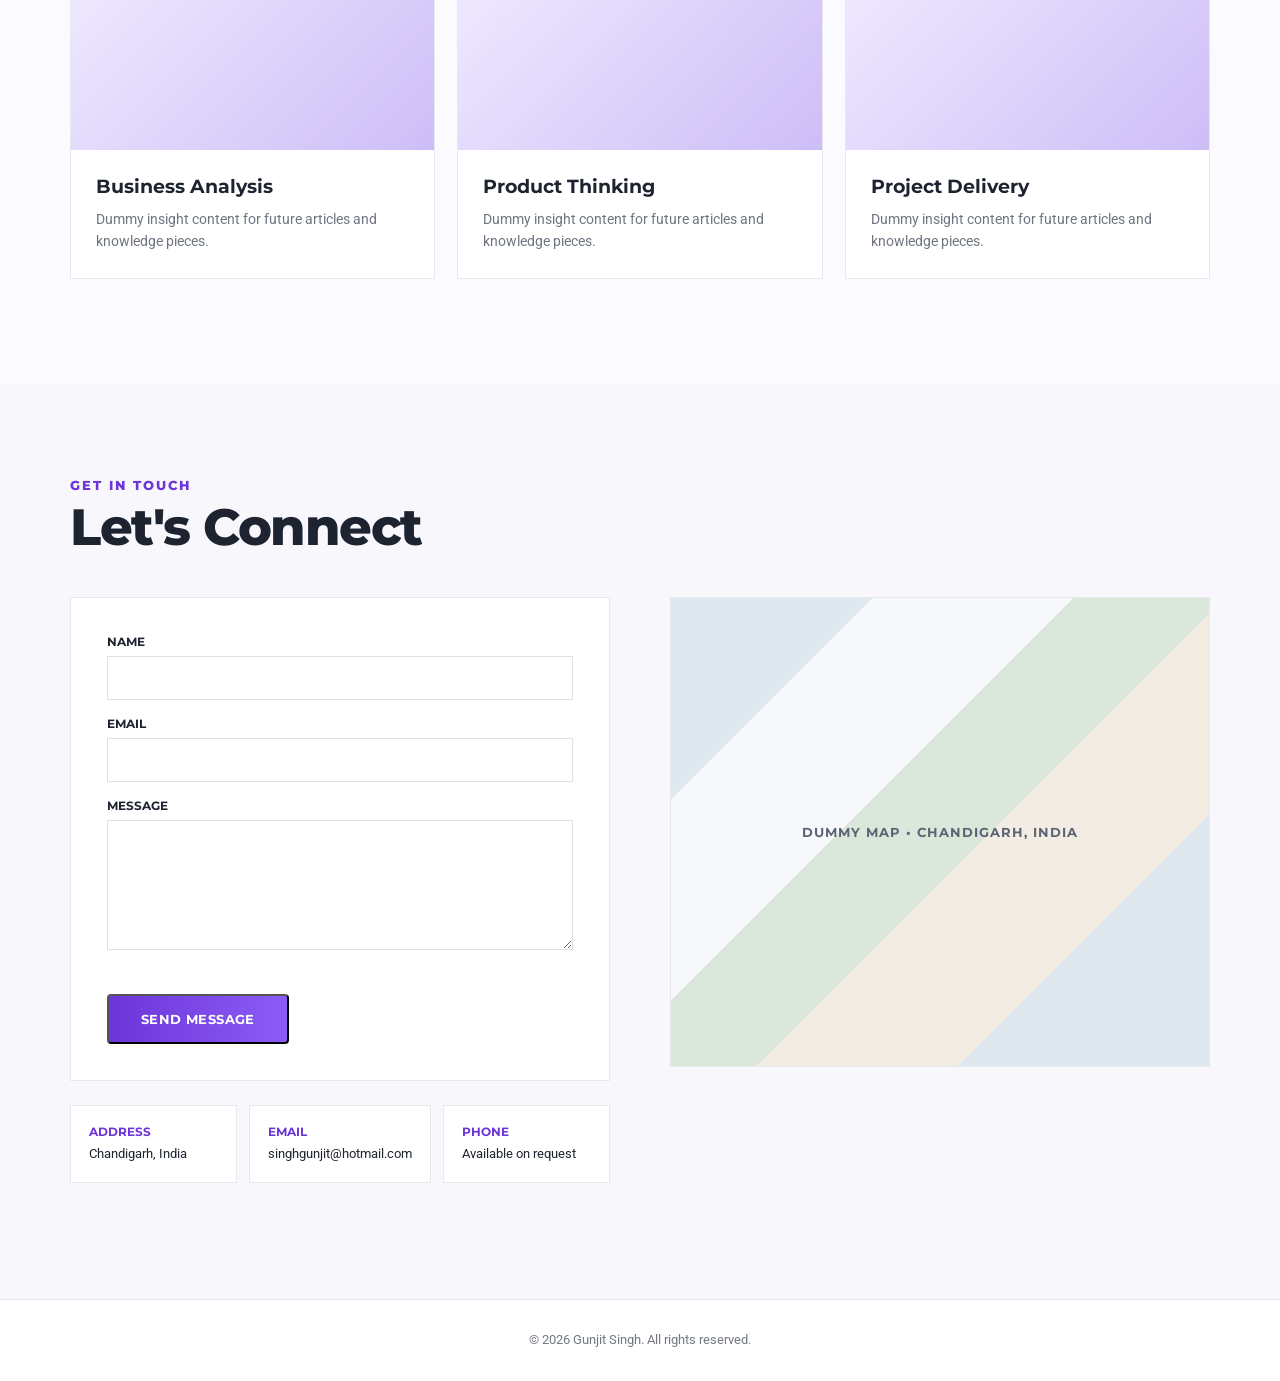
==== commit 65ab3979: "Update homepage with approved expertise, CTA, and horizontal work experience layout" ====
--- a/index.html
+++ b/index.html
@@ -1 +1,54 @@
-<!doctype html><html><head><meta charset="utf-8"><meta name="viewport" content="width=device-width,initial-scale=1"><title>Gunjit Singh | Business Analyst & Functional Product Manager</title><style>body{font-family:Arial,sans-serif;margin:0;color:#1e2330}header{padding:20px 7%;border-bottom:1px solid #eee}nav{display:flex;justify-content:space-between;align-items:center}.links a{margin-left:20px;color:#454a58;text-decoration:none}.hero{padding:70px 7%;background:#faf9ff;display:grid;grid-template-columns:1fr 1fr;gap:60px;align-items:center}.photo-zone{position:relative;min-height:440px;display:grid;place-items:center}.purple-frame{position:absolute;width:380px;height:400px;border:8px solid #6d35d9}.portrait{position:relative;width:340px;height:450px;border-radius:50%/45%;object-fit:cover;z-index:2}.stripe{position:absolute;right:50px;top:20px;width:90px;height:90px;border-radius:50%;background:repeating-linear-gradient(135deg,#6d35d9 0 3px,transparent 3px 8px);z-index:3}section{padding:70px 7%}.kicker{color:#6d35d9;font-weight:bold;letter-spacing:1px;text-transform:uppercase}.title{font-size:38px}.grid3{display:grid;grid-template-columns:repeat(3,1fr);gap:22px}.card,.work,.insight{border:1px solid #e8e8ef;background:#fff;padding:25px}.experience{background:#f8f8fc}.timeline{display:grid;gap:0;position:relative}.job{width:46%;padding:18px 28px;border:1px solid #e8e8ef;background:#fff;margin-bottom:18px}.job:nth-child(odd){justify-self:start}.job:nth-child(even){justify-self:end;transform:translateY(-28px)}.job:nth-child(3){transform:translateY(-48px)}.job:nth-child(4){transform:translateY(-70px)}.project-cta{padding:80px 7%;text-align:center;color:#fff;background:linear-gradient(135deg,#2c155f,#5f3ac2,#26104f)}.cta-hire,.btn{display:inline-block;padding:15px 30px;color:#fff;text-decoration:none;background:#6d35d9;border:1px solid #fff;border-radius:30px}.work,.insight{cursor:pointer}.work-image,.insight-image{height:210px;background:linear-gradient(135deg,#d9dcf5,#b7a4eb);display:grid;place-items:center}.dummy-map{height:320px;border-radius:18px;background:#e7ecef}.contact{background:#f8f8fc}.contact-grid{display:grid;grid-template-columns:1fr 1fr;gap:50px}.form input,.form textarea{width:100%;padding:12px;margin:8px 0}.about{background:#fafaff}.scroll{display:flex;gap:22px;overflow-x:auto}.insight{min-width:30%}@media(max-width:800px){.hero,.contact-grid,.grid3{grid-template-columns:1fr}.job{width:100%;transform:none!important}.links{display:none}}</style></head><body><header><nav><strong>Aaspirations</strong><div class="links"><a href="#about">About</a><a href="#expertise">Expertise</a><a href="#experience">Experience</a><a href="#work">Featured Work</a><a href="#insights">Insights</a><a href="#contact">Contact</a></div></nav></header><section class="hero" id="home"><div><div class="kicker">Business Analyst & Functional Product Manager</div><h1>Gunjit Singh</h1><p>Turning business ideas into structured requirements, practical workflows and functional digital products.</p><a class="btn" href="#contact">LET'S CONNECT</a></div><div class="photo-zone"><div class="purple-frame"></div><img class="portrait" src="gunjit-profile.png" alt="Gunjit Singh"><div class="stripe"></div></div></section><section class="about" id="about"><div class="kicker">What I do</div><h2 class="title">Experience, Skills & Focus</h2><p>Business-focused digital delivery through structured requirements, workflows, wireframes and actionable plans.</p></section><section id="expertise"><div class="kicker">What I Bring to the Table</div><h2 class="title">The capabilities behind the work</h2><div class="grid3"><div class="card">Business Analysis</div><div class="card">Functional Product Management</div><div class="card">Project Management</div><div class="card">Requirements & Documentation</div><div class="card">Process, Workflow & Wireframe Design</div><div class="card">Stakeholder Management</div></div></section><section class="project-cta"><h2>Have any project on mind?</h2><p>Let’s discuss your idea, requirements and product goals.</p><a class="cta-hire" href="#contact">CONNECT WITH ME</a></section><section class="experience" id="experience"><div class="kicker">Career Journey</div><h2 class="title">Work Experience</h2><div class="timeline"><div class="job"><b>01 · Northbase Digital</b><h3>Business Analyst & Project Manager</h3><p>Requirements, client alignment and QA delivery.</p></div><div class="job"><b>02 · Human Pixel Pty Ltd</b><h3>Business Analyst | Scope Controller | Project Risk Manager</h3><p>CRM workflows, scope and risk management.</p></div><div class="job"><b>03 · Antier Solutions Pvt. Ltd</b><h3>Senior Business Analyst</h3><p>Scope, specifications and stakeholder alignment.</p></div><div class="job"><b>04 · CS Soft Solutions Pvt. Ltd</b><h3>Business Analyst</h3><p>Requirements and solution coordination.</p></div></div></section><section id="work"><div class="kicker">Portfolio</div><h2 class="title">Featured Work</h2><div class="grid3"><div class="work" onclick="location.href='project-details.html'"><div class="work-image">PROJECT IMAGE</div><h3>Featured Project 01</h3></div><div class="work" onclick="location.href='project-details.html'"><div class="work-image">PROJECT IMAGE</div><h3>Featured Project 02</h3></div><div class="work" onclick="location.href='project-details.html'"><div class="work-image">PROJECT IMAGE</div><h3>Featured Project 03</h3></div></div></section><section class="about" id="insights"><div class="kicker">Knowledge & Insights</div><h2 class="title">Ideas, frameworks & lessons</h2><div class="scroll"><div class="insight" onclick="location.href='article-details.html'">Business Analysis</div><div class="insight" onclick="location.href='article-details.html'">Product Thinking</div><div class="insight" onclick="location.href='article-details.html'">Project Delivery</div></div></section><section class="contact" id="contact"><div class="kicker">Get in Touch</div><h2 class="title">Let's Connect</h2><div class="contact-grid"><form class="form" action="https://formsubmit.co/singhgunjit@hotmail.com" method="POST"><input type="hidden" name="_subject" value="New Message From Your Website"><input placeholder="Name" name="Name" required><input placeholder="Email" name="Email" type="email" required><textarea placeholder="Message" name="Message" required></textarea><button class="btn" type="submit">SEND MESSAGE</button></form><div class="dummy-map">Dummy Location Map<br><br>Chandigarh, India</div></div></section></body></html>+<!DOCTYPE html>
+<html lang="en">
+<head>
+<meta charset="UTF-8">
+<meta name="viewport" content="width=device-width, initial-scale=1.0">
+<title>Gunjit Singh | Business Analyst & Functional Product Manager</title>
+<link rel="preconnect" href="https://fonts.googleapis.com">
+<link href="https://fonts.googleapis.com/css2?family=Montserrat:wght@400;500;600;700;800&family=Roboto:wght@400;500&display=swap" rel="stylesheet">
+<style>
+:root{--purple:#6d35d9;--purple2:#8b5cf6;--blue:#2367d1;--dark:#1e2330;--muted:#6e7480;--line:#e8e8ef;--bg:#fff}
+*{box-sizing:border-box}html{scroll-behavior:smooth}body{margin:0;font-family:Roboto,Arial,sans-serif;color:var(--dark);background:#fff;line-height:1.6}.container{width:min(1140px,92%);margin:auto}
+nav{height:76px;display:flex;align-items:center;justify-content:space-between}.brand{display:flex;align-items:center;gap:10px;font-family:Montserrat;font-weight:700;font-size:20px}.brand-logo-img{width:46px;height:42px;object-fit:contain;filter:drop-shadow(0 6px 14px rgba(35,103,209,.18))}.brand-word{font-family:Montserrat;font-size:20px;font-weight:800;color:#202737;letter-spacing:.2px}.nav-links{display:flex;gap:28px}.nav-links a{text-decoration:none;color:#454a58;font-size:14px;font-weight:500}
+.hero{min-height:720px;position:relative;overflow:hidden;display:flex;align-items:center;background:linear-gradient(180deg,#fff 0%,#faf9ff 100%)}.hero-grid{display:grid;grid-template-columns:1fr 1fr;align-items:center;gap:70px}.eyebrow{color:var(--purple);font-family:Montserrat;font-weight:700;font-size:17px}.hero h1{font:800 clamp(45px,6vw,78px)/1.05 Montserrat;margin:10px 0 18px;letter-spacing:-2px}.hero p{font-size:19px;color:var(--muted);max-width:520px}.btn{display:inline-block;margin-top:20px;padding:15px 32px;border-radius:4px;background:linear-gradient(90deg,var(--purple),var(--purple2));color:#fff;text-decoration:none;font:700 13px Montserrat;letter-spacing:.4px}.connect-row{margin-top:34px;display:flex;align-items:center;gap:20px}.connect-line{width:120px;height:1px;background:#cfc8df}.socials{display:flex;gap:12px}.social{width:38px;height:38px;border:1px solid #d8d9e2;border-radius:50%;display:grid;place-items:center;text-decoration:none;color:var(--purple);font-size:16px;font-weight:700}
+.photo-zone{height:520px;position:relative;display:grid;place-items:center}.purple-frame{position:absolute;width:380px;height:400px;border:8px solid var(--purple);left:50%;top:50%;transform:translate(-50%,-48%);z-index:1}.portrait{position:relative;z-index:2;width:340px;height:450px;border-radius:50% / 45%;object-fit:cover;object-position:center top;background:#e6e7ee;box-shadow:0 20px 55px #37216a22}.stripe{position:absolute;z-index:3;width:92px;height:92px;border-radius:50%;right:36px;top:25px;background:repeating-linear-gradient(135deg,var(--purple) 0 3px,transparent 3px 8px)}.dot{position:absolute;width:14px;height:14px;border-radius:50%;background:#e3b68c;right:20px;bottom:42px}
+section{padding:92px 0}.section-kicker{color:var(--purple);font:800 13px Montserrat;letter-spacing:2px;text-transform:uppercase;margin-bottom:6px}.section-title{font:800 clamp(36px,4vw,58px)/1.1 Montserrat;margin:0 0 42px;letter-spacing:-1.5px}.about{background:#fafaff}.about-grid{display:grid;grid-template-columns:1fr 1.25fr;gap:70px;align-items:start}.skill{margin:0 0 26px}.skill-head{display:flex;justify-content:space-between;gap:20px;align-items:center;font:700 16px Montserrat;margin-bottom:10px}.pct{color:var(--purple);min-width:44px;text-align:right}.bar{height:8px;background:#e8e8ee;border-radius:8px;overflow:hidden}.bar i{display:block;height:100%;background:linear-gradient(90deg,var(--blue),var(--purple2));border-radius:8px}
+.expertise-grid{display:grid;grid-template-columns:repeat(3,1fr);gap:22px}.expert-card{border:1px solid var(--line);padding:30px;min-height:190px;background:#fff;transition:.2s}.expert-card:hover{transform:translateY(-4px);box-shadow:0 18px 35px #40208010}.expert-num{color:var(--purple);font:800 12px Montserrat}.expert-card h3{font:700 19px Montserrat;margin:18px 0 10px}.expert-card p{color:var(--muted);font-size:14px;margin:0}
+.hero-decor{position:absolute;inset:76px 0 0;pointer-events:none;overflow:hidden}.hero-decor .shape{position:absolute;opacity:.72;animation:floatShape 9s ease-in-out infinite}.hero-decor .shape.s1{width:150px;height:52px;left:-30px;top:48px;background:repeating-linear-gradient(0deg,#c12d67 0 2px,transparent 2px 7px);clip-path:polygon(0 0,100% 0,76% 100%,0 100%);transform:rotate(-2deg)}.hero-decor .shape.s2{width:120px;height:16px;left:16%;top:26px;border-radius:999px;background:linear-gradient(90deg,#ece2d6,#d8c5ad);transform:rotate(39deg);animation-delay:-2s}.hero-decor .shape.s3{width:110px;height:48px;right:8%;top:72px;background:repeating-linear-gradient(0deg,#c12d67 0 2px,transparent 2px 7px);clip-path:polygon(24% 0,100% 0,100% 100%,0 100%);animation-delay:-4s}.hero-decor .shape.s4{width:150px;height:150px;left:4%;bottom:70px;background:linear-gradient(135deg,rgba(105,53,217,.12),rgba(105,53,217,0));clip-path:polygon(0 0,100% 100%,0 100%);animation-delay:-1s}.hero-decor .shape.s5{width:130px;height:20px;right:1%;bottom:78px;border-radius:999px;background:linear-gradient(90deg,#d9c7b1,#f2e7d9);transform:rotate(38deg);animation-delay:-5s}.hero-decor .shape.s6{width:72px;height:72px;right:2%;top:210px;border:2px solid #f0a71d;clip-path:polygon(0 0,100% 50%,0 100%);animation-delay:-3s}.hero-decor .shape.s7{width:18px;height:18px;left:17%;bottom:205px;border:2px solid #e5b8b8;transform:rotate(45deg);animation-delay:-6s}.hero-decor .shape.s8{width:82px;height:82px;left:44%;bottom:48px;border:4px solid #151515;border-radius:50%;clip-path:polygon(0 0,35% 0,35% 65%,100% 65%,100% 100%,0 100%);animation-delay:-7s}@keyframes floatShape{0%,100%{translate:0 0}50%{translate:0 -14px}}
+.project-cta{position:relative;min-height:430px;overflow:hidden;background:radial-gradient(circle at 22% 10%,rgba(148,103,255,.55),transparent 34%),radial-gradient(circle at 80% 20%,rgba(132,93,255,.35),transparent 35%),linear-gradient(135deg,#2c155f 0%,#5f3ac2 50%,#26104f 100%);display:flex;align-items:center;color:#fff}.project-cta:before,.project-cta:after{content:"";position:absolute;border-radius:60px;opacity:.14;filter:blur(1px);animation:ctaFloat 12s ease-in-out infinite}.project-cta:before{width:520px;height:520px;border:85px solid #fff;left:-120px;top:-330px;transform:rotate(30deg)}.project-cta:after{width:680px;height:180px;border:55px solid #fff;right:-180px;bottom:-120px;transform:rotate(-24deg);animation-delay:-5s}@keyframes ctaFloat{0%,100%{translate:0 0;rotate:0deg}50%{translate:20px -14px;rotate:3deg}}.cta-content{position:relative;z-index:2;text-align:center;max-width:900px;margin:auto;padding:70px 20px}.cta-content h2{font:800 clamp(40px,5vw,68px)/1.05 Montserrat;margin:0 0 24px}.cta-content p{font-size:22px;line-height:1.55;max-width:760px;margin:0 auto 34px;color:rgba(255,255,255,.9)}.cta-hire{display:inline-flex;align-items:center;justify-content:center;min-width:260px;padding:18px 42px;border-radius:999px;border:1px solid rgba(255,255,255,.8);color:#fff;text-decoration:none;font:700 16px Montserrat;letter-spacing:.7px;transition:.25s;background:rgba(255,255,255,.08)}.cta-hire:hover{background:#fff;color:var(--purple);transform:translateY(-2px);box-shadow:0 16px 35px rgba(0,0,0,.2)}
+.experience{background:#f8f8fc}.horizontal-timeline{position:relative;padding-top:18px}.timeline-row{display:grid;gap:34px;position:relative}.timeline-row:before{content:"";position:absolute;top:0;height:2px;background:linear-gradient(90deg,var(--purple),var(--purple2));z-index:0}.row-top{grid-template-columns:repeat(3,1fr);padding-top:0}.row-top:before{left:14%;right:14%}.row-bottom{grid-template-columns:repeat(2,1fr);width:66.66%;margin-top:48px;padding-top:0}.row-bottom:before{left:20%;right:20%}.step-job{position:relative;padding-top:44px}.step-marker{position:absolute;top:-20px;left:50%;transform:translateX(-50%);z-index:2;width:62px;height:62px;border-radius:50%;display:grid;place-items:center;color:#fff;background:linear-gradient(135deg,var(--purple),var(--purple2));font:800 24px Montserrat;box-shadow:0 12px 26px #4d2ca33a}.horizontal-timeline .job{width:100%;padding:22px 24px;min-height:255px;background:#fff;border:1px solid var(--line);box-shadow:0 8px 25px #37216a08}.horizontal-timeline .job h3{font-size:17px}.job small{color:var(--purple);font-weight:700}.job-points{margin:9px 0 0;padding-left:18px}.job-points li{font-size:12.2px;line-height:1.42;color:var(--muted);margin:0 0 6px;padding-left:3px}.job-points li:last-child{margin-bottom:0}.job-points li::marker{color:var(--purple);font-size:11px}
+.cards-3{display:grid;grid-template-columns:repeat(3,1fr);gap:25px}.work-card,.insight-card{cursor:pointer;border:1px solid var(--line);background:#fff}.work-image{height:210px;background:linear-gradient(135deg,#d9dcf5,#b7a4eb);display:grid;place-items:center;color:#fff;font:700 14px Montserrat}.card-body{padding:25px}.card-body h3{font:700 19px Montserrat;margin:0 0 10px}.card-body p{font-size:14px;color:var(--muted);margin:0}.carousel-actions{display:flex;gap:10px;justify-content:flex-end;margin-bottom:18px}.round-btn{width:40px;height:40px;border:1px solid var(--line);background:#fff;border-radius:50%;font-size:20px;cursor:pointer;color:var(--purple)}.scroll-row{display:flex;gap:22px;overflow-x:auto;scroll-snap-type:x mandatory;padding:2px 0 14px;scroll-behavior:smooth}.insight-card{min-width:calc((100% - 44px)/3);scroll-snap-align:start}.insight-thumb{height:170px;background:linear-gradient(135deg,#efeaff,#cdbdf7)}
+.contact{background:#f8f8fc}.contact-grid{display:grid;grid-template-columns:1fr 1fr;gap:60px}.form-box{background:#fff;padding:36px;border:1px solid var(--line)}.form-row{margin-bottom:16px}label{display:block;font:700 12px Montserrat;margin-bottom:7px}input,textarea{width:100%;border:1px solid #dfe0e8;padding:13px 14px;font:14px Roboto;outline:none}textarea{min-height:130px;resize:vertical}.contact-info{display:grid;grid-template-columns:repeat(3,1fr);gap:12px;margin:24px 0}.info-box{background:#fff;border:1px solid var(--line);padding:18px;font-size:13px}.info-box strong{display:block;font:700 12px Montserrat;color:var(--purple);margin-bottom:5px}.map{height:470px;border:1px solid var(--line);background:linear-gradient(135deg,#dfe7ef 0 20%,#f7f8fb 20% 40%,#dce7dc 40% 55%,#f2ece2 55% 75%,#dfe7ef 75%);position:relative;overflow:hidden}.map:after{content:"DUMMY MAP • CHANDIGARH, INDIA";position:absolute;inset:0;display:grid;place-items:center;color:#5b6475;font:700 13px Montserrat;letter-spacing:1px}.status{display:none;margin-top:12px;color:#267d3b;font-size:14px}footer{padding:30px 0;text-align:center;color:#747985;font-size:13px;border-top:1px solid var(--line)}
+@media(max-width:900px){.nav-links{display:none}.hero-grid,.about-grid,.contact-grid{grid-template-columns:1fr}.hero{padding:70px 0}.photo-zone{order:-1;height:450px}.expertise-grid,.cards-3{grid-template-columns:1fr 1fr}.row-top,.row-bottom{grid-template-columns:1fr;width:100%;gap:30px}.timeline-row:before{display:none}.step-marker{left:30px;transform:none}.step-job{padding-top:52px}.horizontal-timeline .job{min-height:auto}.insight-card{min-width:calc(50% - 11px)}}@media(max-width:560px){section{padding:70px 0}.expertise-grid,.cards-3{grid-template-columns:1fr}.photo-zone{height:390px}.purple-frame{width:280px;height:310px}.portrait{width:255px;height:335px}.stripe{right:8px;top:20px;width:68px;height:68px}.hero h1{font-size:48px}.contact-info{grid-template-columns:1fr}.insight-card{min-width:85%}.section-title{font-size:31px}}
+</style>
+</head>
+<body>
+<header class="hero" id="home">
+<div class="hero-decor"><span class="shape s1"></span><span class="shape s2"></span><span class="shape s3"></span><span class="shape s4"></span><span class="shape s5"></span><span class="shape s6"></span><span class="shape s7"></span><span class="shape s8"></span></div>
+<div class="container"><nav><div class="brand"><span class="brand-mark">GS</span><span class="brand-word">Aaspirations</span></div><div class="nav-links"><a href="#about">About</a><a href="#expertise">Expertise</a><a href="#experience">Experience</a><a href="#work">Featured Work</a><a href="#insights">Insights</a><a href="#contact">Contact</a></div></nav>
+<div class="hero-grid"><div><div class="eyebrow">BUSINESS ANALYST & FUNCTIONAL PRODUCT MANAGER</div><h1>Gunjit Singh</h1><p>Turning business ideas into structured requirements, practical workflows and functional digital products.</p><a class="btn" href="#contact">LET'S CONNECT</a><div class="connect-row"><span class="connect-line"></span><div class="socials"><a class="social" href="mailto:singhgunjit@hotmail.com" title="Email">✉</a><a class="social" href="https://www.linkedin.com/in/gunjitsingh/" target="_blank" title="LinkedIn">in</a></div></div></div>
+<div class="photo-zone"><div class="purple-frame"></div><img class="portrait" src="assets/images/gunjit-profile.webp" alt="Gunjit Singh"><div class="stripe"></div><div class="dot"></div></div></div></div></header>
+<section class="about" id="about"><div class="container"><div class="section-kicker">What I do</div><h2 class="section-title">Experience, Skills & Focus</h2><div class="about-grid"><div><h3 style="font-family:Montserrat;font-size:25px;margin-top:0">Business-focused digital delivery</h3><p style="color:var(--muted)">I help translate business needs into structured requirements, user stories, workflows, wireframes and actionable plans that development and business teams can align around.</p></div><div>
+<div class="skill"><div class="skill-head"><span>Business Analysis</span><span class="pct">95%</span></div><div class="bar"><i style="width:95%"></i></div></div>
+<div class="skill"><div class="skill-head"><span>Functional Product Management</span><span class="pct">92%</span></div><div class="bar"><i style="width:92%"></i></div></div>
+<div class="skill"><div class="skill-head"><span>Project Management</span><span class="pct">94%</span></div><div class="bar"><i style="width:94%"></i></div></div>
+<div class="skill"><div class="skill-head"><span>Requirements &amp; Documentation</span><span class="pct">96%</span></div><div class="bar"><i style="width:96%"></i></div></div>
+<div class="skill"><div class="skill-head"><span>Process, Workflow &amp; Wireframe Design</span><span class="pct">98%</span></div><div class="bar"><i style="width:98%"></i></div></div>
+<div class="skill"><div class="skill-head"><span>Stakeholder Management</span><span class="pct">96%</span></div><div class="bar"><i style="width:96%"></i></div></div>
+</div></div></div></section>
+<section id="expertise"><div class="container"><div class="section-kicker">What I Bring to the Table</div><h2 class="section-title">The capabilities behind the work</h2><div class="expertise-grid"><div class="expert-card"><span class="expert-num">01</span><h3>Business Analysis</h3><p>Understanding business needs and converting them into actionable solutions.</p></div><div class="expert-card"><span class="expert-num">02</span><h3>Functional Product Management</h3><p>Defining product behaviour and keeping business and delivery teams aligned.</p></div><div class="expert-card"><span class="expert-num">03</span><h3>Project Management</h3><p>Planning delivery, tracking progress and managing dependencies.</p></div><div class="expert-card"><span class="expert-num">04</span><h3>Requirements &amp; Documentation</h3><p>User stories, functional specifications, acceptance criteria and documentation.</p></div><div class="expert-card"><span class="expert-num">05</span><h3>Process, Workflow &amp; Wireframe Design</h3><p>Visualising user journeys, business processes and functional flows.</p></div><div class="expert-card"><span class="expert-num">06</span><h3>Stakeholder Management</h3><p>Clear communication and alignment across clients, users and delivery teams.</p></div></div></div></section>
+<section class="project-cta" id="hire"><div class="cta-content"><h2>Have any project on mind?</h2><p>Let’s discuss your idea, requirements and product goals and turn them into a structured, practical plan.</p><a class="cta-hire" href="#contact">CONNECT WITH ME</a></div></section>
+<section class="experience" id="experience"><div class="container"><div class="section-kicker">Career Journey</div><h2 class="section-title">Work Experience</h2><div class="horizontal-timeline"><div class="timeline-row row-top">
+<div class="step-job"><div class="step-marker">01</div><div class="job"><small>Northbase Digital</small><h3>Business Analyst &amp; Project Manager</h3><ul class="job-points"><li>Scoped and delivered features and bug fixes by translating business requirements into clear, actionable tasks.</li><li>Acted as the key liaison between clients and offshore teams, aligning estimations, priorities and delivery expectations.</li><li>Critically evaluated requirements and performed thorough QA to ensure scalable, high-quality and functionally accurate outcomes.</li></ul></div></div>
+<div class="step-job"><div class="step-marker">02</div><div class="job"><small>Human Pixel Pty Ltd</small><h3>Business Analyst | Scope Controller | Project Risk Manager</h3><ul class="job-points"><li>Spearheaded ZOHO CRM development for the Australian market, designing complex workflows and business logic solutions.</li><li>Managed enterprise project risks, scope changes and potential delays through proactive risk mitigation.</li><li>Collaborated with global development teams to translate business requirements into specifications for large-scale implementations.</li></ul></div></div>
+<div class="step-job"><div class="step-marker">03</div><div class="job"><small>Antier Solutions Pvt. Ltd</small><h3>Senior Business Analyst</h3><ul class="job-points"><li>Collaborated with key stakeholders to define project scope and translate complex business requirements into software specifications.</li><li>Facilitated communication between business users and development teams to improve requirement accuracy and reduce rework.</li><li>Created functional requirement documents, feature lists and data-flow mappings, and validated solutions against business objectives.</li></ul></div></div>
+</div><div class="timeline-row row-bottom">
+<div class="step-job"><div class="step-marker">04</div><div class="job"><small>CS Soft Solutions Pvt. Ltd</small><h3>Business Analyst</h3><ul class="job-points"><li>Identified and secured new client opportunities through prospecting and relationship building with key decision-makers.</li><li>Gathered, analysed and documented business requirements to improve stakeholder alignment and minimise scope changes.</li><li>Coordinated with technical, sales and operations teams and translated complex business problems into actionable solutions.</li></ul></div></div>
+<div class="step-job"><div class="step-marker">05</div><div class="job"><small>SoftProdigy</small><h3>Senior Business Development Executive</h3><ul class="job-points"><li>Led and mentored a team of business development executives and trainees.</li><li>Executed strategic prospecting and bidding on platforms including oDesk and Elance to secure new project opportunities.</li><li>Acted as a liaison between clients and technical teams while analysing requirements and shaping suitable IT solutions.</li></ul></div></div>
+</div></div></div></section>
+<section id="work"><div class="container"><div class="section-kicker">Portfolio</div><h2 class="section-title">Featured Work</h2><div class="cards-3"><div class="work-card" role="button" tabindex="0" onclick="location.href='project-details.html'"><div class="work-image">PROJECT IMAGE</div><div class="card-body"><h3>Featured Project 01</h3><p>Dummy project description. Exact project details can be added later.</p></div></div><div class="work-card" role="button" tabindex="0" onclick="location.href='project-details.html'"><div class="work-image">PROJECT IMAGE</div><div class="card-body"><h3>Featured Project 02</h3><p>Dummy project description. Exact project details can be added later.</p></div></div><div class="work-card" role="button" tabindex="0" onclick="location.href='project-details.html'"><div class="work-image">PROJECT IMAGE</div><div class="card-body"><h3>Featured Project 03</h3><p>Dummy project description. Exact project details can be added later.</p></div></div></div></div></section>
+<section class="about" id="insights"><div class="container"><div class="section-kicker">Knowledge &amp; Insights</div><h2 class="section-title">Ideas, frameworks &amp; lessons</h2><div class="carousel-actions"><button class="round-btn" onclick="scrollInsights(-1)">←</button><button class="round-btn" onclick="scrollInsights(1)">→</button></div><div class="scroll-row" id="insightRow"><div class="insight-card" role="button" tabindex="0" onclick="location.href='article-details.html'"><div class="insight-thumb"></div><div class="card-body"><h3>Business Analysis</h3><p>Dummy insight content for future articles and knowledge pieces.</p></div></div><div class="insight-card" role="button" tabindex="0" onclick="location.href='article-details.html'"><div class="insight-thumb"></div><div class="card-body"><h3>Product Thinking</h3><p>Dummy insight content for future articles and knowledge pieces.</p></div></div><div class="insight-card" role="button" tabindex="0" onclick="location.href='article-details.html'"><div class="insight-thumb"></div><div class="card-body"><h3>Project Delivery</h3><p>Dummy insight content for future articles and knowledge pieces.</p></div></div><div class="insight-card" role="button" tabindex="0" onclick="location.href='article-details.html'"><div class="insight-thumb"></div><div class="card-body"><h3>Requirements</h3><p>Dummy insight content for future articles and knowledge pieces.</p></div></div></div></div></section>
+<section class="contact" id="contact"><div class="container"><div class="section-kicker">Get in Touch</div><h2 class="section-title">Let's Connect</h2><div class="contact-grid"><div><form class="form-box" action="https://formsubmit.co/singhgunjit@hotmail.com" method="POST"><input type="hidden" name="_subject" value="New Message From Your Website"><input type="hidden" name="_template" value="table"><input type="hidden" name="_captcha" value="false"><div class="form-row"><label for="name">NAME</label><input id="name" name="Name" required></div><div class="form-row"><label for="email">EMAIL</label><input id="email" name="Email" type="email" required></div><div class="form-row"><label for="message">MESSAGE</label><textarea id="message" name="Message" required></textarea></div><button class="btn" type="submit">SEND MESSAGE</button></form><div class="contact-info"><div class="info-box"><strong>ADDRESS</strong>Chandigarh, India</div><div class="info-box"><strong>EMAIL</strong>singhgunjit@hotmail.com</div><div class="info-box"><strong>PHONE</strong>Available on request</div></div></div><div class="map"></div></div></div></section>
+<footer><div class="container">© 2026 Gunjit Singh. All rights reserved.</div></footer>
+<script>function scrollInsights(dir){document.getElementById('insightRow').scrollBy({left:dir*420,behavior:'smooth'})}</script>
+</body></html>
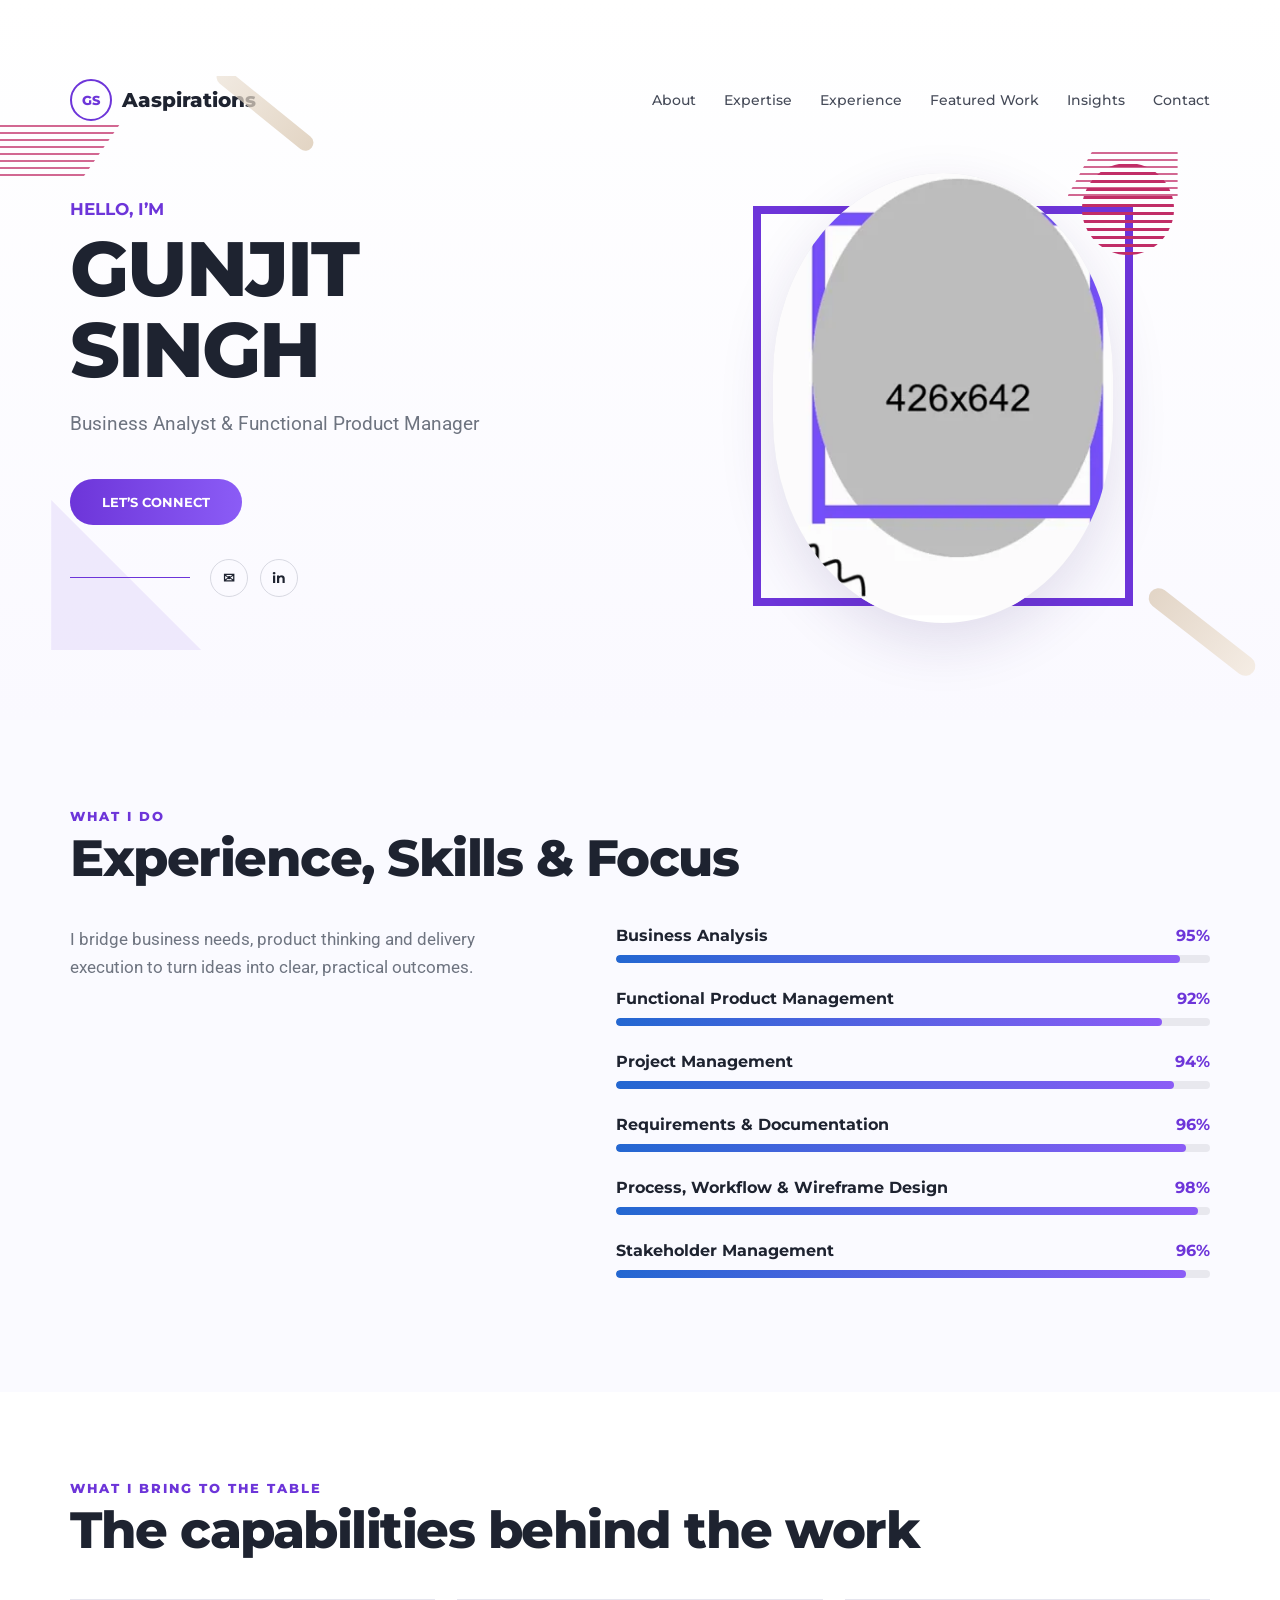
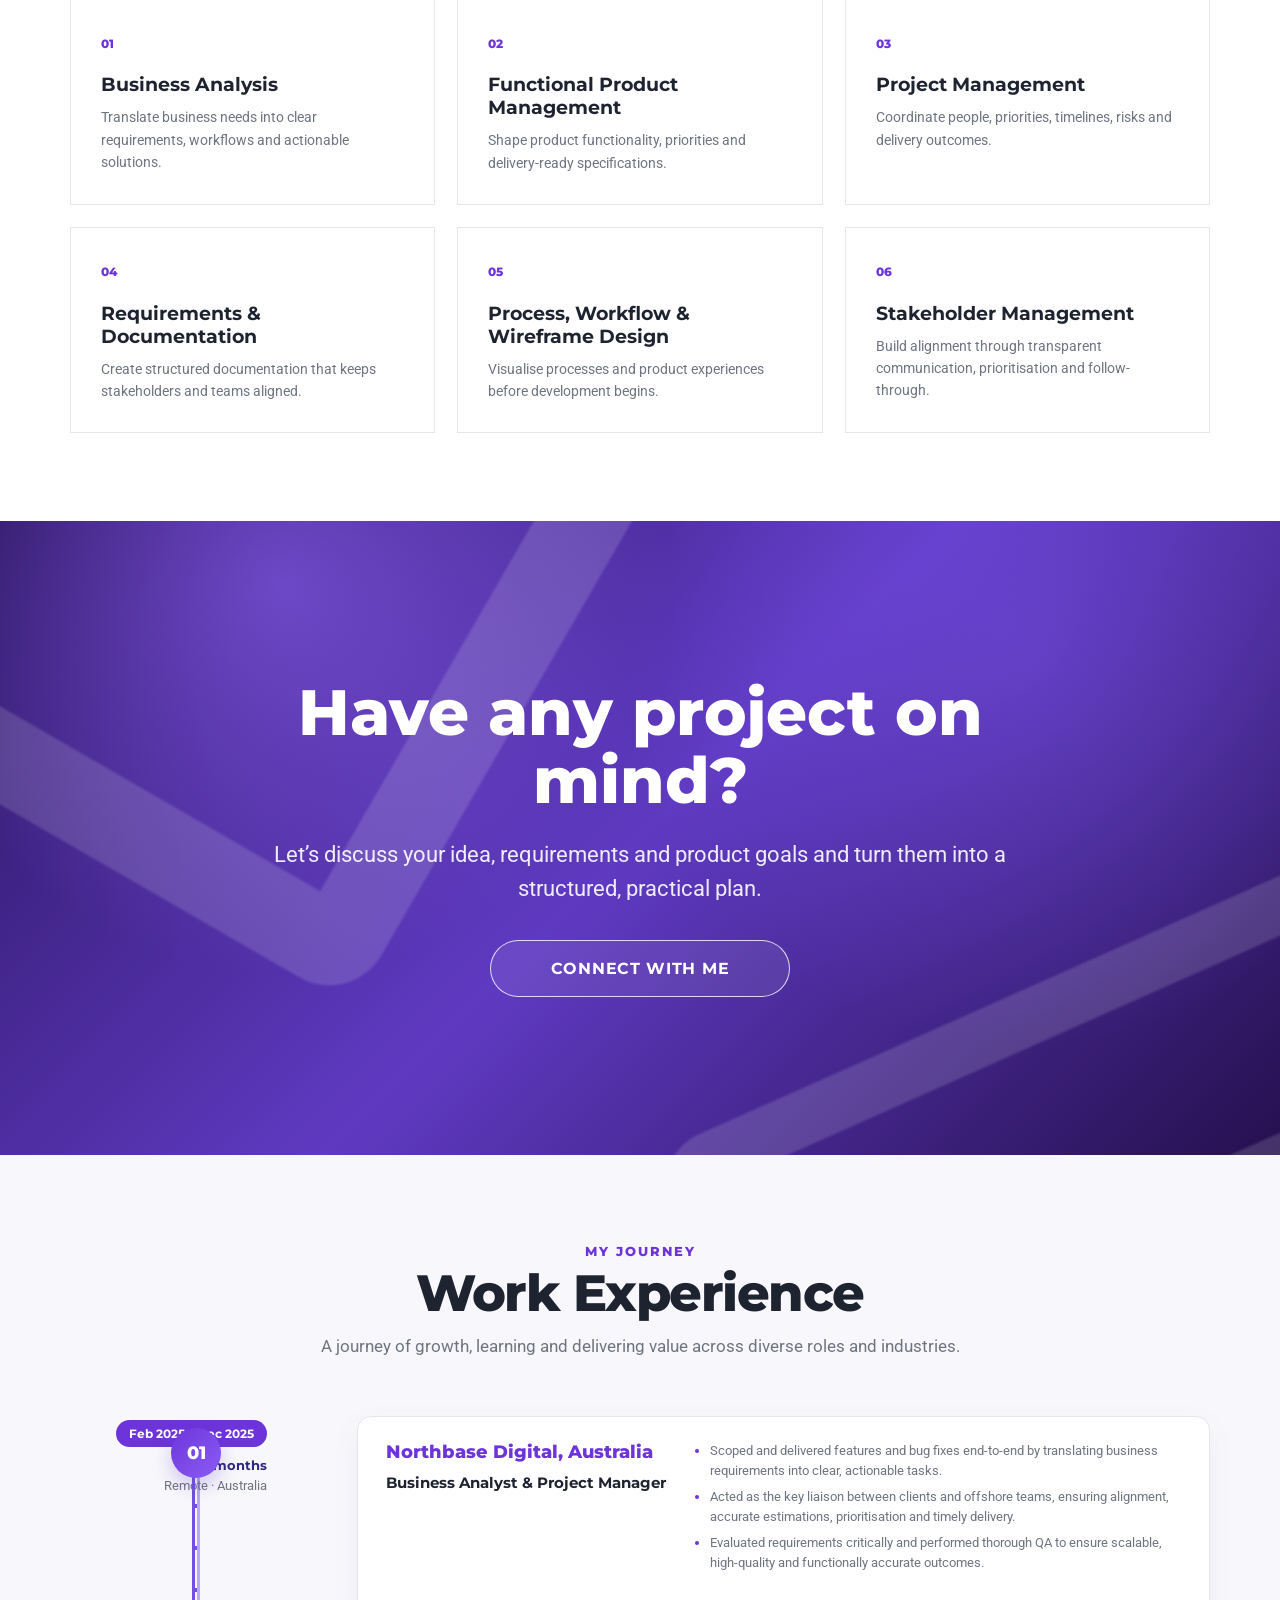
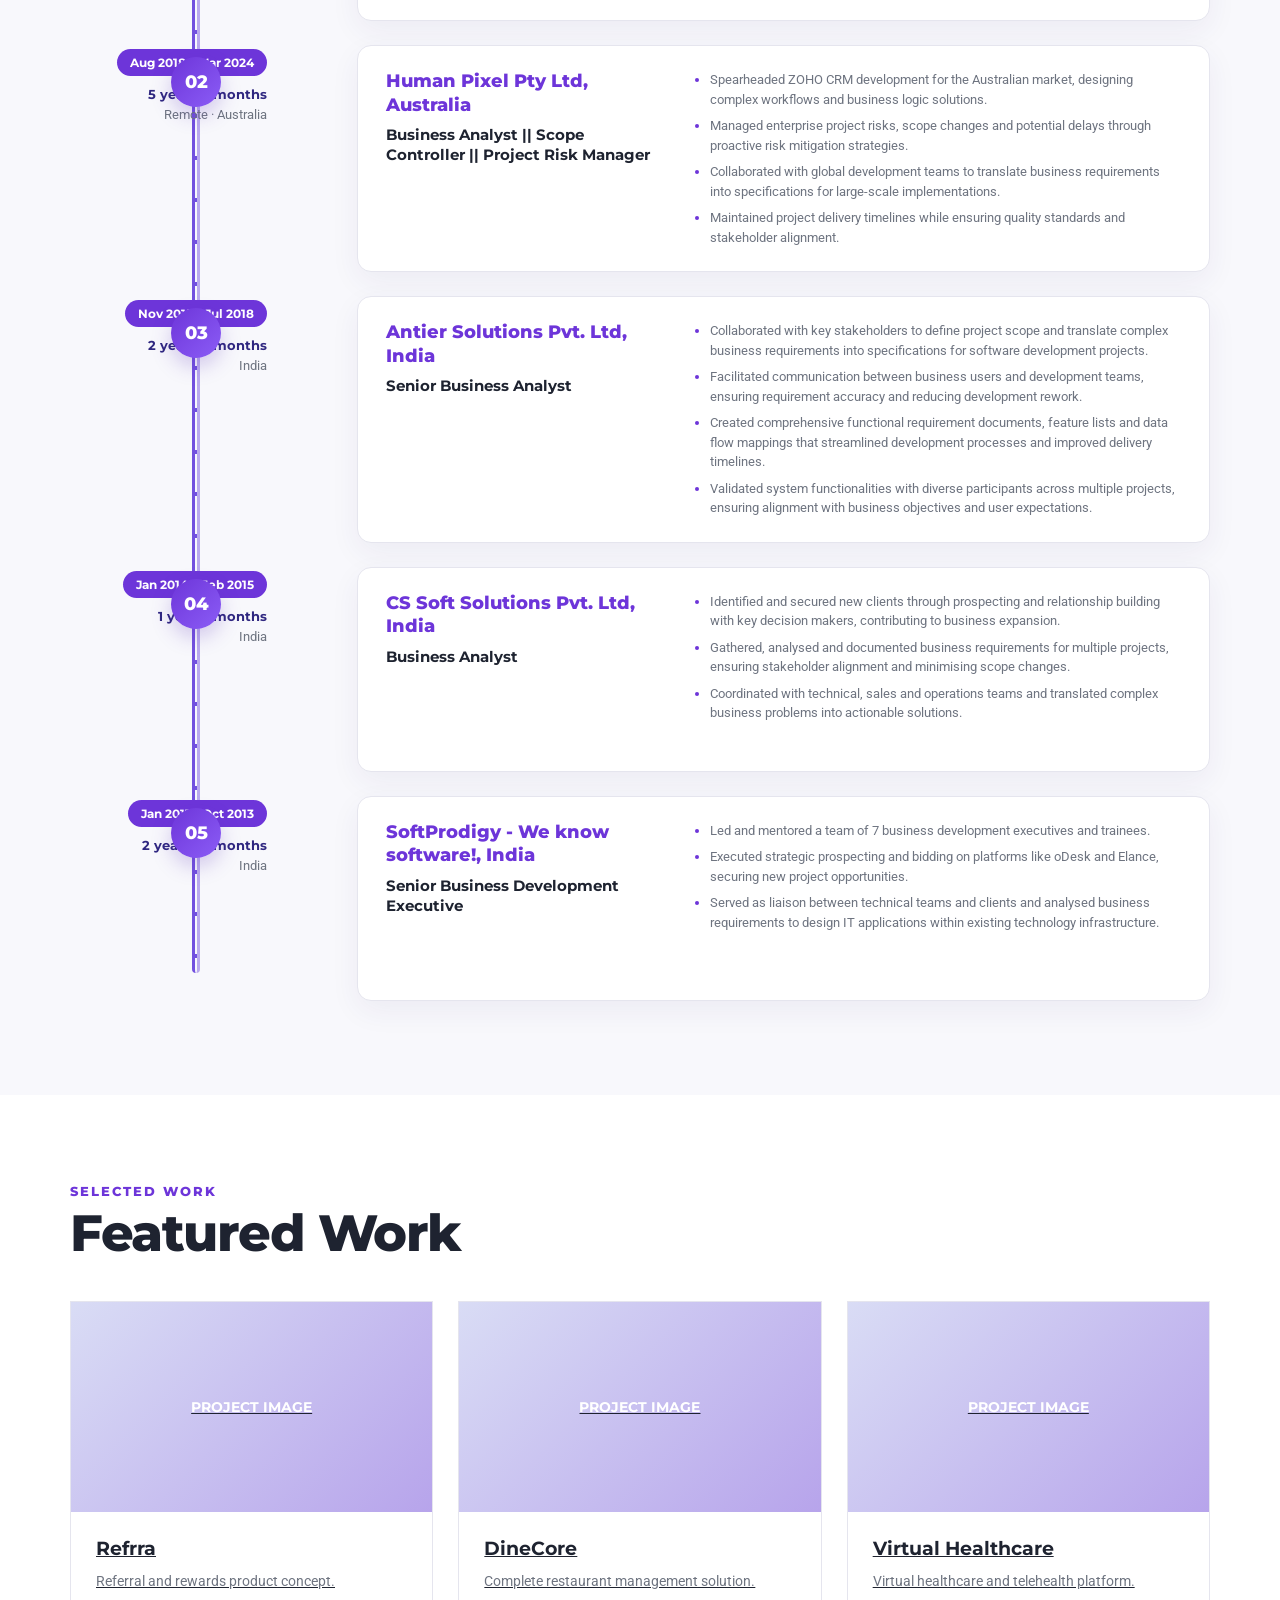
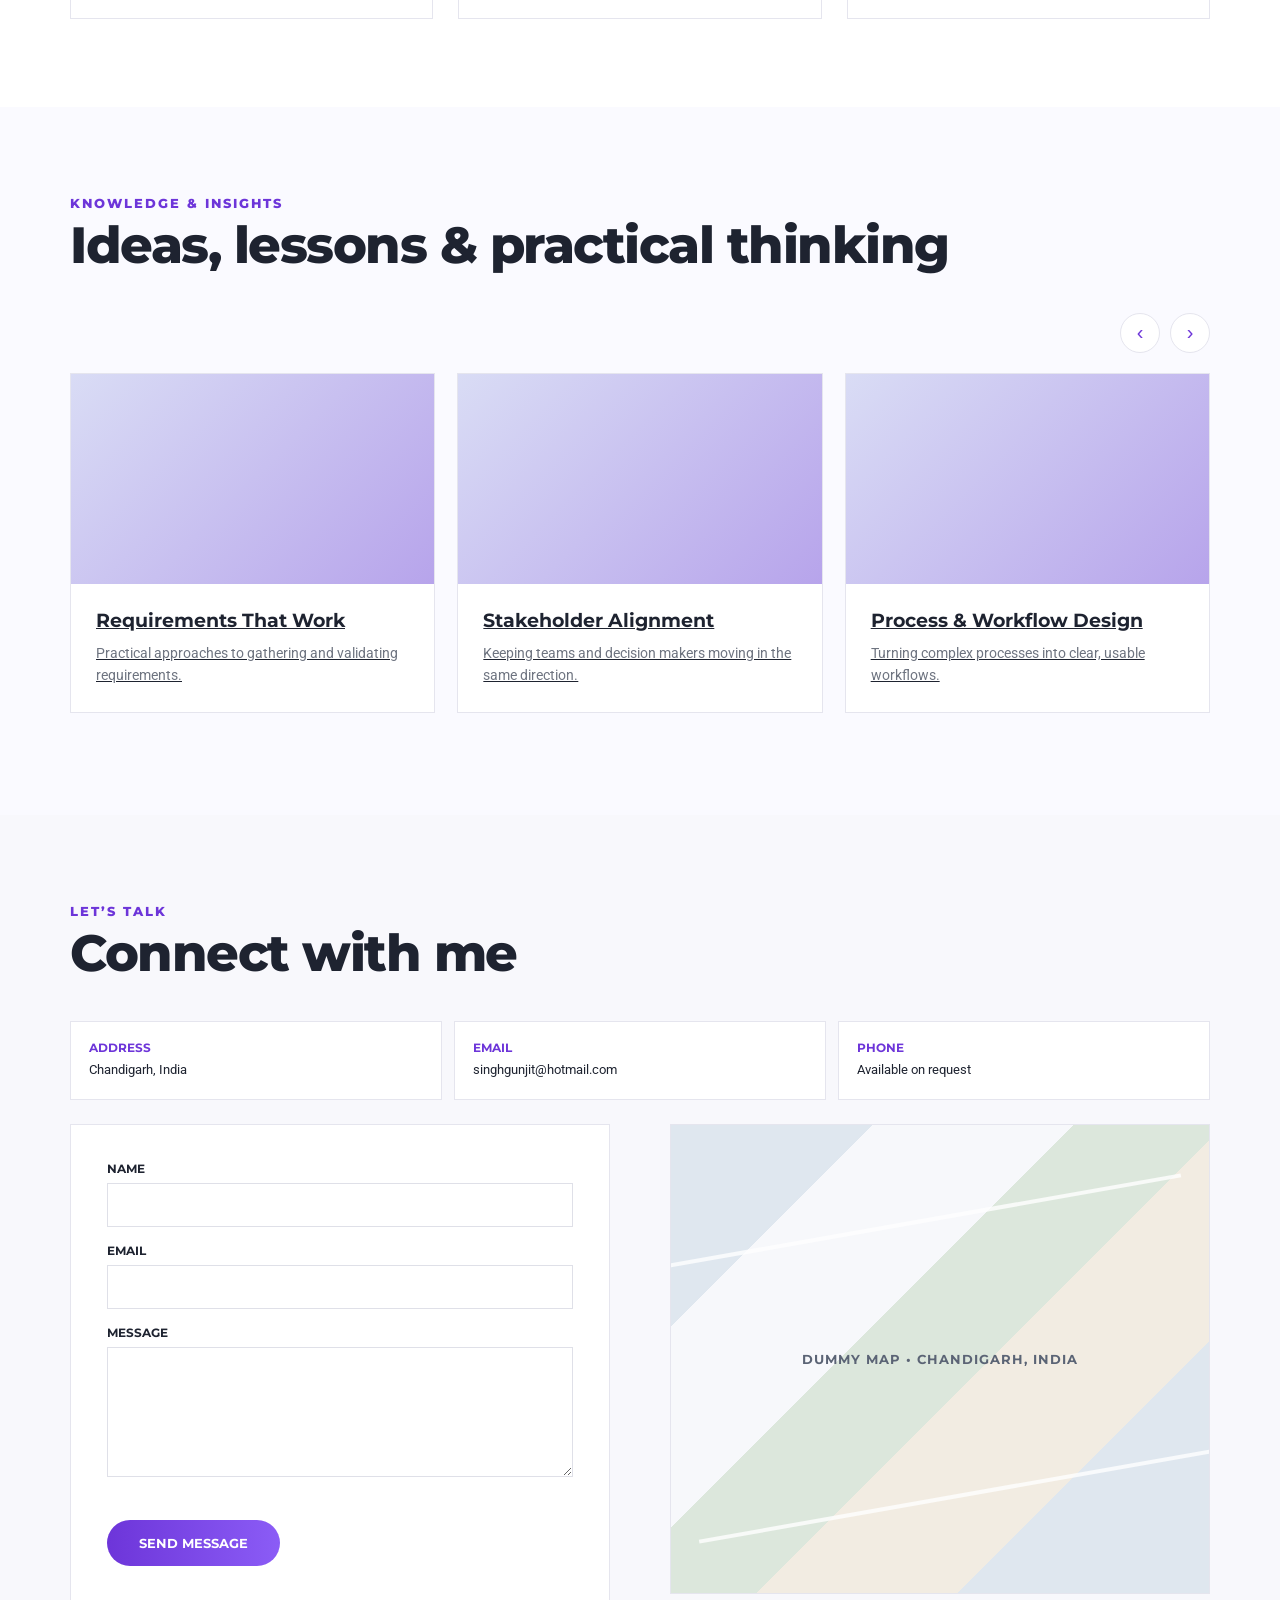
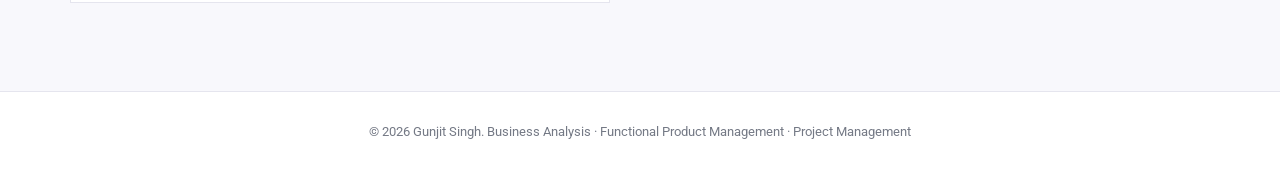
==== commit f32bd869: "Redesign work experience as reverse railway timeline" ====
--- a/index.html
+++ b/index.html
@@ -7,48 +7,53 @@
 <link rel="preconnect" href="https://fonts.googleapis.com">
 <link href="https://fonts.googleapis.com/css2?family=Montserrat:wght@400;500;600;700;800&family=Roboto:wght@400;500&display=swap" rel="stylesheet">
 <style>
-:root{--purple:#6d35d9;--purple2:#8b5cf6;--blue:#2367d1;--dark:#1e2330;--muted:#6e7480;--line:#e8e8ef;--bg:#fff}
-*{box-sizing:border-box}html{scroll-behavior:smooth}body{margin:0;font-family:Roboto,Arial,sans-serif;color:var(--dark);background:#fff;line-height:1.6}.container{width:min(1140px,92%);margin:auto}
-nav{height:76px;display:flex;align-items:center;justify-content:space-between}.brand{display:flex;align-items:center;gap:10px;font-family:Montserrat;font-weight:700;font-size:20px}.brand-logo-img{width:46px;height:42px;object-fit:contain;filter:drop-shadow(0 6px 14px rgba(35,103,209,.18))}.brand-word{font-family:Montserrat;font-size:20px;font-weight:800;color:#202737;letter-spacing:.2px}.nav-links{display:flex;gap:28px}.nav-links a{text-decoration:none;color:#454a58;font-size:14px;font-weight:500}
-.hero{min-height:720px;position:relative;overflow:hidden;display:flex;align-items:center;background:linear-gradient(180deg,#fff 0%,#faf9ff 100%)}.hero-grid{display:grid;grid-template-columns:1fr 1fr;align-items:center;gap:70px}.eyebrow{color:var(--purple);font-family:Montserrat;font-weight:700;font-size:17px}.hero h1{font:800 clamp(45px,6vw,78px)/1.05 Montserrat;margin:10px 0 18px;letter-spacing:-2px}.hero p{font-size:19px;color:var(--muted);max-width:520px}.btn{display:inline-block;margin-top:20px;padding:15px 32px;border-radius:4px;background:linear-gradient(90deg,var(--purple),var(--purple2));color:#fff;text-decoration:none;font:700 13px Montserrat;letter-spacing:.4px}.connect-row{margin-top:34px;display:flex;align-items:center;gap:20px}.connect-line{width:120px;height:1px;background:#cfc8df}.socials{display:flex;gap:12px}.social{width:38px;height:38px;border:1px solid #d8d9e2;border-radius:50%;display:grid;place-items:center;text-decoration:none;color:var(--purple);font-size:16px;font-weight:700}
-.photo-zone{height:520px;position:relative;display:grid;place-items:center}.purple-frame{position:absolute;width:380px;height:400px;border:8px solid var(--purple);left:50%;top:50%;transform:translate(-50%,-48%);z-index:1}.portrait{position:relative;z-index:2;width:340px;height:450px;border-radius:50% / 45%;object-fit:cover;object-position:center top;background:#e6e7ee;box-shadow:0 20px 55px #37216a22}.stripe{position:absolute;z-index:3;width:92px;height:92px;border-radius:50%;right:36px;top:25px;background:repeating-linear-gradient(135deg,var(--purple) 0 3px,transparent 3px 8px)}.dot{position:absolute;width:14px;height:14px;border-radius:50%;background:#e3b68c;right:20px;bottom:42px}
-section{padding:92px 0}.section-kicker{color:var(--purple);font:800 13px Montserrat;letter-spacing:2px;text-transform:uppercase;margin-bottom:6px}.section-title{font:800 clamp(36px,4vw,58px)/1.1 Montserrat;margin:0 0 42px;letter-spacing:-1.5px}.about{background:#fafaff}.about-grid{display:grid;grid-template-columns:1fr 1.25fr;gap:70px;align-items:start}.skill{margin:0 0 26px}.skill-head{display:flex;justify-content:space-between;gap:20px;align-items:center;font:700 16px Montserrat;margin-bottom:10px}.pct{color:var(--purple);min-width:44px;text-align:right}.bar{height:8px;background:#e8e8ee;border-radius:8px;overflow:hidden}.bar i{display:block;height:100%;background:linear-gradient(90deg,var(--blue),var(--purple2));border-radius:8px}
-.expertise-grid{display:grid;grid-template-columns:repeat(3,1fr);gap:22px}.expert-card{border:1px solid var(--line);padding:30px;min-height:190px;background:#fff;transition:.2s}.expert-card:hover{transform:translateY(-4px);box-shadow:0 18px 35px #40208010}.expert-num{color:var(--purple);font:800 12px Montserrat}.expert-card h3{font:700 19px Montserrat;margin:18px 0 10px}.expert-card p{color:var(--muted);font-size:14px;margin:0}
-.hero-decor{position:absolute;inset:76px 0 0;pointer-events:none;overflow:hidden}.hero-decor .shape{position:absolute;opacity:.72;animation:floatShape 9s ease-in-out infinite}.hero-decor .shape.s1{width:150px;height:52px;left:-30px;top:48px;background:repeating-linear-gradient(0deg,#c12d67 0 2px,transparent 2px 7px);clip-path:polygon(0 0,100% 0,76% 100%,0 100%);transform:rotate(-2deg)}.hero-decor .shape.s2{width:120px;height:16px;left:16%;top:26px;border-radius:999px;background:linear-gradient(90deg,#ece2d6,#d8c5ad);transform:rotate(39deg);animation-delay:-2s}.hero-decor .shape.s3{width:110px;height:48px;right:8%;top:72px;background:repeating-linear-gradient(0deg,#c12d67 0 2px,transparent 2px 7px);clip-path:polygon(24% 0,100% 0,100% 100%,0 100%);animation-delay:-4s}.hero-decor .shape.s4{width:150px;height:150px;left:4%;bottom:70px;background:linear-gradient(135deg,rgba(105,53,217,.12),rgba(105,53,217,0));clip-path:polygon(0 0,100% 100%,0 100%);animation-delay:-1s}.hero-decor .shape.s5{width:130px;height:20px;right:1%;bottom:78px;border-radius:999px;background:linear-gradient(90deg,#d9c7b1,#f2e7d9);transform:rotate(38deg);animation-delay:-5s}.hero-decor .shape.s6{width:72px;height:72px;right:2%;top:210px;border:2px solid #f0a71d;clip-path:polygon(0 0,100% 50%,0 100%);animation-delay:-3s}.hero-decor .shape.s7{width:18px;height:18px;left:17%;bottom:205px;border:2px solid #e5b8b8;transform:rotate(45deg);animation-delay:-6s}.hero-decor .shape.s8{width:82px;height:82px;left:44%;bottom:48px;border:4px solid #151515;border-radius:50%;clip-path:polygon(0 0,35% 0,35% 65%,100% 65%,100% 100%,0 100%);animation-delay:-7s}@keyframes floatShape{0%,100%{translate:0 0}50%{translate:0 -14px}}
-.project-cta{position:relative;min-height:430px;overflow:hidden;background:radial-gradient(circle at 22% 10%,rgba(148,103,255,.55),transparent 34%),radial-gradient(circle at 80% 20%,rgba(132,93,255,.35),transparent 35%),linear-gradient(135deg,#2c155f 0%,#5f3ac2 50%,#26104f 100%);display:flex;align-items:center;color:#fff}.project-cta:before,.project-cta:after{content:"";position:absolute;border-radius:60px;opacity:.14;filter:blur(1px);animation:ctaFloat 12s ease-in-out infinite}.project-cta:before{width:520px;height:520px;border:85px solid #fff;left:-120px;top:-330px;transform:rotate(30deg)}.project-cta:after{width:680px;height:180px;border:55px solid #fff;right:-180px;bottom:-120px;transform:rotate(-24deg);animation-delay:-5s}@keyframes ctaFloat{0%,100%{translate:0 0;rotate:0deg}50%{translate:20px -14px;rotate:3deg}}.cta-content{position:relative;z-index:2;text-align:center;max-width:900px;margin:auto;padding:70px 20px}.cta-content h2{font:800 clamp(40px,5vw,68px)/1.05 Montserrat;margin:0 0 24px}.cta-content p{font-size:22px;line-height:1.55;max-width:760px;margin:0 auto 34px;color:rgba(255,255,255,.9)}.cta-hire{display:inline-flex;align-items:center;justify-content:center;min-width:260px;padding:18px 42px;border-radius:999px;border:1px solid rgba(255,255,255,.8);color:#fff;text-decoration:none;font:700 16px Montserrat;letter-spacing:.7px;transition:.25s;background:rgba(255,255,255,.08)}.cta-hire:hover{background:#fff;color:var(--purple);transform:translateY(-2px);box-shadow:0 16px 35px rgba(0,0,0,.2)}
-.experience{background:#f8f8fc}.horizontal-timeline{position:relative;padding-top:18px}.timeline-row{display:grid;gap:34px;position:relative}.timeline-row:before{content:"";position:absolute;top:0;height:2px;background:linear-gradient(90deg,var(--purple),var(--purple2));z-index:0}.row-top{grid-template-columns:repeat(3,1fr);padding-top:0}.row-top:before{left:14%;right:14%}.row-bottom{grid-template-columns:repeat(2,1fr);width:66.66%;margin-top:48px;padding-top:0}.row-bottom:before{left:20%;right:20%}.step-job{position:relative;padding-top:44px}.step-marker{position:absolute;top:-20px;left:50%;transform:translateX(-50%);z-index:2;width:62px;height:62px;border-radius:50%;display:grid;place-items:center;color:#fff;background:linear-gradient(135deg,var(--purple),var(--purple2));font:800 24px Montserrat;box-shadow:0 12px 26px #4d2ca33a}.horizontal-timeline .job{width:100%;padding:22px 24px;min-height:255px;background:#fff;border:1px solid var(--line);box-shadow:0 8px 25px #37216a08}.horizontal-timeline .job h3{font-size:17px}.job small{color:var(--purple);font-weight:700}.job-points{margin:9px 0 0;padding-left:18px}.job-points li{font-size:12.2px;line-height:1.42;color:var(--muted);margin:0 0 6px;padding-left:3px}.job-points li:last-child{margin-bottom:0}.job-points li::marker{color:var(--purple);font-size:11px}
-.cards-3{display:grid;grid-template-columns:repeat(3,1fr);gap:25px}.work-card,.insight-card{cursor:pointer;border:1px solid var(--line);background:#fff}.work-image{height:210px;background:linear-gradient(135deg,#d9dcf5,#b7a4eb);display:grid;place-items:center;color:#fff;font:700 14px Montserrat}.card-body{padding:25px}.card-body h3{font:700 19px Montserrat;margin:0 0 10px}.card-body p{font-size:14px;color:var(--muted);margin:0}.carousel-actions{display:flex;gap:10px;justify-content:flex-end;margin-bottom:18px}.round-btn{width:40px;height:40px;border:1px solid var(--line);background:#fff;border-radius:50%;font-size:20px;cursor:pointer;color:var(--purple)}.scroll-row{display:flex;gap:22px;overflow-x:auto;scroll-snap-type:x mandatory;padding:2px 0 14px;scroll-behavior:smooth}.insight-card{min-width:calc((100% - 44px)/3);scroll-snap-align:start}.insight-thumb{height:170px;background:linear-gradient(135deg,#efeaff,#cdbdf7)}
-.contact{background:#f8f8fc}.contact-grid{display:grid;grid-template-columns:1fr 1fr;gap:60px}.form-box{background:#fff;padding:36px;border:1px solid var(--line)}.form-row{margin-bottom:16px}label{display:block;font:700 12px Montserrat;margin-bottom:7px}input,textarea{width:100%;border:1px solid #dfe0e8;padding:13px 14px;font:14px Roboto;outline:none}textarea{min-height:130px;resize:vertical}.contact-info{display:grid;grid-template-columns:repeat(3,1fr);gap:12px;margin:24px 0}.info-box{background:#fff;border:1px solid var(--line);padding:18px;font-size:13px}.info-box strong{display:block;font:700 12px Montserrat;color:var(--purple);margin-bottom:5px}.map{height:470px;border:1px solid var(--line);background:linear-gradient(135deg,#dfe7ef 0 20%,#f7f8fb 20% 40%,#dce7dc 40% 55%,#f2ece2 55% 75%,#dfe7ef 75%);position:relative;overflow:hidden}.map:after{content:"DUMMY MAP • CHANDIGARH, INDIA";position:absolute;inset:0;display:grid;place-items:center;color:#5b6475;font:700 13px Montserrat;letter-spacing:1px}.status{display:none;margin-top:12px;color:#267d3b;font-size:14px}footer{padding:30px 0;text-align:center;color:#747985;font-size:13px;border-top:1px solid var(--line)}
-@media(max-width:900px){.nav-links{display:none}.hero-grid,.about-grid,.contact-grid{grid-template-columns:1fr}.hero{padding:70px 0}.photo-zone{order:-1;height:450px}.expertise-grid,.cards-3{grid-template-columns:1fr 1fr}.row-top,.row-bottom{grid-template-columns:1fr;width:100%;gap:30px}.timeline-row:before{display:none}.step-marker{left:30px;transform:none}.step-job{padding-top:52px}.horizontal-timeline .job{min-height:auto}.insight-card{min-width:calc(50% - 11px)}}@media(max-width:560px){section{padding:70px 0}.expertise-grid,.cards-3{grid-template-columns:1fr}.photo-zone{height:390px}.purple-frame{width:280px;height:310px}.portrait{width:255px;height:335px}.stripe{right:8px;top:20px;width:68px;height:68px}.hero h1{font-size:48px}.contact-info{grid-template-columns:1fr}.insight-card{min-width:85%}.section-title{font-size:31px}}
+:root{--purple:#6d35d9;--purple2:#8b5cf6;--blue:#2367d1;--dark:#1e2330;--muted:#6e7480;--line:#e5e5ee;--bg:#f8f8fc}
+*{box-sizing:border-box}html{scroll-behavior:smooth}body{margin:0;color:var(--dark);background:#fff;font-family:Roboto,Arial,sans-serif;line-height:1.6}.container{width:min(1140px,92%);margin:auto}a{color:inherit}
+nav{height:76px;display:flex;align-items:center;justify-content:space-between}.brand{display:flex;align-items:center;gap:10px}.brand-mark{width:42px;height:42px;display:grid;place-items:center;border:2px solid var(--purple);border-radius:50%;color:var(--purple);font:800 13px Montserrat}.brand-word{font:800 20px Montserrat}.nav-links{display:flex;gap:28px}.nav-links a{text-decoration:none;color:#454a58;font:500 14px Montserrat}.nav-links a:hover{color:var(--purple)}
+.hero{min-height:720px;position:relative;overflow:hidden;background:linear-gradient(180deg,#fff,#faf9ff);display:flex;align-items:center}.hero-grid{display:grid;grid-template-columns:1fr 1fr;align-items:center;gap:70px}.eyebrow{color:var(--purple);font:700 17px Montserrat}.hero h1{font:800 clamp(45px,6vw,78px)/1.05 Montserrat;margin:10px 0 18px;letter-spacing:-2px}.hero p{font-size:19px;color:var(--muted);max-width:520px}.btn{display:inline-block;margin-top:20px;padding:15px 32px;border-radius:999px;background:linear-gradient(90deg,var(--purple),var(--purple2));color:#fff;text-decoration:none;font:700 13px Montserrat}.connect-row{margin-top:34px;display:flex;align-items:center;gap:20px}.connect-line{width:120px;height:1px;background:var(--purple)}.socials{display:flex;gap:12px}.social{width:38px;height:38px;border:1px solid #d8d9e2;border-radius:50%;display:grid;place-items:center;text-decoration:none;color:var(--dark);font:700 14px Montserrat}
+.photo-zone{height:520px;position:relative;display:grid;place-items:center}.purple-frame{position:absolute;width:380px;height:400px;border:8px solid var(--purple);left:50%;top:50%;transform:translate(-50%,-48%);z-index:1}.portrait{position:relative;z-index:2;width:340px;height:450px;border-radius:50% / 45%;object-fit:cover;object-position:center top;background:#e6e7ee;box-shadow:0 20px 55px rgba(55,33,106,.13)}.stripe{position:absolute;z-index:3;width:92px;height:92px;border-radius:50%;right:36px;top:25px;background:repeating-linear-gradient(0deg,#c12d67 0 3px,transparent 3px 8px)}
+section{padding:88px 0}.section-kicker{color:var(--purple);font:800 13px Montserrat;letter-spacing:2px;text-transform:uppercase;margin-bottom:6px}.section-title{font:800 clamp(36px,4vw,58px)/1.1 Montserrat;margin:0 0 40px;letter-spacing:-1.5px}.about{background:#fafaff}.about-grid{display:grid;grid-template-columns:1fr 1.25fr;gap:70px;align-items:start}.skill{margin:0 0 26px}.skill-head{display:flex;justify-content:space-between;align-items:center;gap:20px;font:700 16px Montserrat;margin-bottom:10px}.pct{color:var(--purple);min-width:44px;text-align:right}.bar{height:8px;background:#e8e8ee;border-radius:8px;overflow:hidden}.bar i{display:block;height:100%;background:linear-gradient(90deg,var(--blue),var(--purple2));border-radius:8px}
+.expertise-grid{display:grid;grid-template-columns:repeat(3,1fr);gap:22px}.expert-card{border:1px solid var(--line);padding:30px;min-height:190px;background:#fff}.expert-num{color:var(--purple);font:800 12px Montserrat}.expert-card h3{font:700 19px Montserrat;margin:18px 0 10px}.expert-card p{color:var(--muted);font-size:14px;margin:0}
+.hero-decor{position:absolute;inset:76px 0 0;pointer-events:none;overflow:hidden}.hero-decor .shape{position:absolute;opacity:.72;animation:floatShape 9s ease-in-out infinite}.s1{width:150px;height:52px;left:-30px;top:48px;background:repeating-linear-gradient(0deg,#c12d67 0 2px,transparent 2px 7px);clip-path:polygon(0 0,100% 0,76% 100%,0 100%)}.s2{width:120px;height:16px;left:16%;top:26px;border-radius:999px;background:linear-gradient(90deg,#ece2d6,#d8c5ad);transform:rotate(39deg);animation-delay:-2s}.s3{width:110px;height:48px;right:8%;top:72px;background:repeating-linear-gradient(0deg,#c12d67 0 2px,transparent 2px 7px);clip-path:polygon(24% 0,100% 0,100% 100%,0 100%);animation-delay:-4s}.s4{width:150px;height:150px;left:4%;bottom:70px;background:rgba(105,53,217,.12);clip-path:polygon(0 0,100% 100%,0 100%);animation-delay:-1s}.s5{width:130px;height:20px;right:1%;bottom:78px;border-radius:999px;background:linear-gradient(90deg,#d9c7b1,#f2e7d9);transform:rotate(38deg);animation-delay:-5s}@keyframes floatShape{0%,100%{translate:0 0}50%{translate:0 -14px}}
+.project-cta{position:relative;min-height:430px;overflow:hidden;background:radial-gradient(circle at 22% 10%,rgba(148,103,255,.55),transparent 34%),radial-gradient(circle at 80% 20%,rgba(132,93,255,.35),transparent 35%),linear-gradient(135deg,#2c155f,#5f3ac2 50%,#26104f);display:flex;align-items:center;color:#fff}.project-cta:before,.project-cta:after{content:"";position:absolute;border-radius:60px;opacity:.14;filter:blur(1px);animation:ctaFloat 12s ease-in-out infinite}.project-cta:before{width:520px;height:520px;border:85px solid #fff;left:-120px;top:-330px;transform:rotate(30deg)}.project-cta:after{width:680px;height:180px;border:55px solid #fff;right:-180px;bottom:-120px;transform:rotate(-24deg);animation-delay:-5s}@keyframes ctaFloat{0%,100%{translate:0 0;rotate:0deg}50%{translate:20px -14px;rotate:3deg}}.cta-content{text-align:center;max-width:1000px;margin:auto;padding:70px 20px;position:relative;z-index:2}.cta-content h2{font:800 clamp(40px,5vw,68px)/1.05 Montserrat;margin:0 0 24px}.cta-content p{font-size:22px;line-height:1.55;max-width:800px;margin:0 auto 34px;color:rgba(255,255,255,.9)}.cta-hire{display:inline-flex;align-items:center;justify-content:center;min-width:300px;padding:18px 42px;border-radius:999px;border:1px solid rgba(255,255,255,.8);color:#fff;text-decoration:none;font:700 16px Montserrat;letter-spacing:.7px;background:rgba(255,255,255,.08)}
+/* Work experience: reverse railway-track journey, latest at top */
+.experience{background:#f8f8fc}.experience-intro{text-align:center;max-width:850px;margin:0 auto 46px}.experience-intro .section-title{margin-bottom:12px}.experience-subtitle{color:var(--muted);font-size:17px;margin:0}.railway{position:relative;padding:10px 0 6px}.rail-line{position:absolute;left:122px;top:34px;bottom:34px;width:8px;border-left:3px solid #7250df;border-right:3px solid #b9a8ee;background:repeating-linear-gradient(to bottom,transparent 0 22px,#7250df 22px 26px,transparent 26px 42px);border-radius:10px}.experience-item{display:grid;grid-template-columns:245px 1fr;gap:42px;position:relative;min-height:205px;margin-bottom:24px}.experience-item:last-child{margin-bottom:0}.rail-meta{text-align:right;padding:4px 48px 0 0}.rail-node{position:absolute;left:101px;top:12px;width:50px;height:50px;border-radius:50%;display:grid;place-items:center;background:linear-gradient(135deg,var(--purple),var(--purple2));color:#fff;font:800 18px Montserrat;box-shadow:0 8px 20px rgba(88,47,183,.25);z-index:2}.rail-meta .date{display:inline-block;background:var(--purple);color:#fff;padding:6px 13px;border-radius:999px;font:700 12px Montserrat;white-space:nowrap}.rail-meta .period{display:block;color:#2f2780;font:700 13px Montserrat;margin-top:10px}.rail-meta .location{display:block;color:var(--muted);font-size:13px;margin-top:3px}.experience-card{background:#fff;border:1px solid var(--line);border-radius:14px;padding:24px 28px;box-shadow:0 10px 30px rgba(55,33,106,.06);display:grid;grid-template-columns:280px 1fr;gap:26px;align-items:start}.experience-card .company{color:var(--purple);font:800 18px/1.3 Montserrat;margin:0 0 8px}.experience-card .role{font:700 15px/1.35 Montserrat;margin:0;color:var(--dark)}.experience-card .responsibilities{margin:0;padding-left:18px}.experience-card .responsibilities li{color:var(--muted);font-size:13px;line-height:1.5;margin-bottom:7px}.experience-card .responsibilities li:last-child{margin-bottom:0}.experience-card .responsibilities li::marker{color:var(--purple)}.journey-note{display:inline-block;margin:25px 0 0 68px;color:var(--purple);font:600 14px Montserrat;transform:rotate(-3deg)}
+.cards-3{display:grid;grid-template-columns:repeat(3,1fr);gap:25px}.work-card,.insight-card{cursor:pointer;border:1px solid var(--line);background:#fff;overflow:hidden}.work-image,.insight-thumb{height:210px;background:linear-gradient(135deg,#d9dcf5,#b7a4eb);display:grid;place-items:center;color:#fff;font:700 14px Montserrat}.card-body{padding:25px}.card-body h3{font:700 19px Montserrat;margin:0 0 10px}.card-body p{font-size:14px;color:var(--muted);margin:0}.scroll-row{display:flex;gap:22px;overflow-x:auto;scroll-snap-type:x mandatory;padding:2px 0 14px}.insight-card{min-width:calc((100% - 44px)/3);scroll-snap-align:start}.carousel-actions{display:flex;justify-content:flex-end;gap:10px;margin-bottom:18px}.round-btn{width:40px;height:40px;border:1px solid var(--line);background:#fff;border-radius:50%;font-size:20px;cursor:pointer;color:var(--purple)}
+.contact{background:#f8f8fc}.contact-grid{display:grid;grid-template-columns:1fr 1fr;gap:60px}.form-box{background:#fff;padding:36px;border:1px solid var(--line)}.form-row{margin-bottom:16px}label{display:block;font:700 12px Montserrat;margin-bottom:7px}input,textarea{width:100%;border:1px solid #dfe0e8;padding:13px 14px;font:14px Roboto;outline:none}textarea{min-height:130px;resize:vertical}.submit{border:0;cursor:pointer}.contact-info{display:grid;grid-template-columns:repeat(3,1fr);gap:12px;margin:24px 0}.info-box{background:#fff;border:1px solid var(--line);padding:18px;font-size:13px}.info-box strong{display:block;font:700 12px Montserrat;color:var(--purple);margin-bottom:5px}.map{height:470px;border:1px solid var(--line);background:linear-gradient(135deg,#dfe7ef 0 20%,#f7f8fb 20% 40%,#dce7dc 40% 55%,#f2ece2 55% 75%,#dfe7ef 75%);position:relative;overflow:hidden}.map:before{content:"";position:absolute;inset:20% 0;border-top:4px solid rgba(255,255,255,.8);border-bottom:4px solid rgba(255,255,255,.8);transform:rotate(-10deg)}.map:after{content:"DUMMY MAP • CHANDIGARH, INDIA";position:absolute;inset:0;display:grid;place-items:center;color:#5b6475;font:700 13px Montserrat;letter-spacing:1px}.status{display:none;margin-top:12px;color:#267d3b;font-size:14px}footer{padding:30px 0;text-align:center;color:#747985;font-size:13px;border-top:1px solid var(--line)}
+@media(max-width:900px){.nav-links{display:none}.hero-grid,.about-grid,.contact-grid{grid-template-columns:1fr}.hero{padding:70px 0}.photo-zone{order:-1;height:450px}.expertise-grid,.cards-3{grid-template-columns:1fr 1fr}.experience-item{grid-template-columns:150px 1fr;gap:25px}.rail-line{left:73px}.rail-node{left:52px}.rail-meta{padding-right:30px}.experience-card{grid-template-columns:1fr}.insight-card{min-width:calc(50% - 11px)}}
+@media(max-width:560px){section{padding:70px 0}.expertise-grid,.cards-3{grid-template-columns:1fr}.photo-zone{height:390px}.purple-frame{width:280px;height:310px}.portrait{width:255px;height:335px}.stripe{right:8px;top:20px;width:68px;height:68px}.hero h1{font-size:48px}.contact-info{grid-template-columns:1fr}.insight-card{min-width:85%}.section-title{font-size:31px}.experience-item{grid-template-columns:1fr;gap:8px;margin-left:38px}.rail-line{left:-18px}.rail-node{left:-43px;top:0;width:42px;height:42px;font-size:15px}.rail-meta{text-align:left;padding:0}.rail-meta .date{font-size:11px}.experience-card{padding:20px}.journey-note{margin-left:0}}
 </style>
 </head>
 <body>
 <header class="hero" id="home">
-<div class="hero-decor"><span class="shape s1"></span><span class="shape s2"></span><span class="shape s3"></span><span class="shape s4"></span><span class="shape s5"></span><span class="shape s6"></span><span class="shape s7"></span><span class="shape s8"></span></div>
-<div class="container"><nav><div class="brand"><span class="brand-mark">GS</span><span class="brand-word">Aaspirations</span></div><div class="nav-links"><a href="#about">About</a><a href="#expertise">Expertise</a><a href="#experience">Experience</a><a href="#work">Featured Work</a><a href="#insights">Insights</a><a href="#contact">Contact</a></div></nav>
-<div class="hero-grid"><div><div class="eyebrow">BUSINESS ANALYST & FUNCTIONAL PRODUCT MANAGER</div><h1>Gunjit Singh</h1><p>Turning business ideas into structured requirements, practical workflows and functional digital products.</p><a class="btn" href="#contact">LET'S CONNECT</a><div class="connect-row"><span class="connect-line"></span><div class="socials"><a class="social" href="mailto:singhgunjit@hotmail.com" title="Email">✉</a><a class="social" href="https://www.linkedin.com/in/gunjitsingh/" target="_blank" title="LinkedIn">in</a></div></div></div>
-<div class="photo-zone"><div class="purple-frame"></div><img class="portrait" src="assets/images/gunjit-profile.webp" alt="Gunjit Singh"><div class="stripe"></div><div class="dot"></div></div></div></div></header>
-<section class="about" id="about"><div class="container"><div class="section-kicker">What I do</div><h2 class="section-title">Experience, Skills & Focus</h2><div class="about-grid"><div><h3 style="font-family:Montserrat;font-size:25px;margin-top:0">Business-focused digital delivery</h3><p style="color:var(--muted)">I help translate business needs into structured requirements, user stories, workflows, wireframes and actionable plans that development and business teams can align around.</p></div><div>
-<div class="skill"><div class="skill-head"><span>Business Analysis</span><span class="pct">95%</span></div><div class="bar"><i style="width:95%"></i></div></div>
-<div class="skill"><div class="skill-head"><span>Functional Product Management</span><span class="pct">92%</span></div><div class="bar"><i style="width:92%"></i></div></div>
-<div class="skill"><div class="skill-head"><span>Project Management</span><span class="pct">94%</span></div><div class="bar"><i style="width:94%"></i></div></div>
-<div class="skill"><div class="skill-head"><span>Requirements &amp; Documentation</span><span class="pct">96%</span></div><div class="bar"><i style="width:96%"></i></div></div>
-<div class="skill"><div class="skill-head"><span>Process, Workflow &amp; Wireframe Design</span><span class="pct">98%</span></div><div class="bar"><i style="width:98%"></i></div></div>
-<div class="skill"><div class="skill-head"><span>Stakeholder Management</span><span class="pct">96%</span></div><div class="bar"><i style="width:96%"></i></div></div>
-</div></div></div></section>
-<section id="expertise"><div class="container"><div class="section-kicker">What I Bring to the Table</div><h2 class="section-title">The capabilities behind the work</h2><div class="expertise-grid"><div class="expert-card"><span class="expert-num">01</span><h3>Business Analysis</h3><p>Understanding business needs and converting them into actionable solutions.</p></div><div class="expert-card"><span class="expert-num">02</span><h3>Functional Product Management</h3><p>Defining product behaviour and keeping business and delivery teams aligned.</p></div><div class="expert-card"><span class="expert-num">03</span><h3>Project Management</h3><p>Planning delivery, tracking progress and managing dependencies.</p></div><div class="expert-card"><span class="expert-num">04</span><h3>Requirements &amp; Documentation</h3><p>User stories, functional specifications, acceptance criteria and documentation.</p></div><div class="expert-card"><span class="expert-num">05</span><h3>Process, Workflow &amp; Wireframe Design</h3><p>Visualising user journeys, business processes and functional flows.</p></div><div class="expert-card"><span class="expert-num">06</span><h3>Stakeholder Management</h3><p>Clear communication and alignment across clients, users and delivery teams.</p></div></div></div></section>
-<section class="project-cta" id="hire"><div class="cta-content"><h2>Have any project on mind?</h2><p>Let’s discuss your idea, requirements and product goals and turn them into a structured, practical plan.</p><a class="cta-hire" href="#contact">CONNECT WITH ME</a></div></section>
-<section class="experience" id="experience"><div class="container"><div class="section-kicker">Career Journey</div><h2 class="section-title">Work Experience</h2><div class="horizontal-timeline"><div class="timeline-row row-top">
-<div class="step-job"><div class="step-marker">01</div><div class="job"><small>Northbase Digital</small><h3>Business Analyst &amp; Project Manager</h3><ul class="job-points"><li>Scoped and delivered features and bug fixes by translating business requirements into clear, actionable tasks.</li><li>Acted as the key liaison between clients and offshore teams, aligning estimations, priorities and delivery expectations.</li><li>Critically evaluated requirements and performed thorough QA to ensure scalable, high-quality and functionally accurate outcomes.</li></ul></div></div>
-<div class="step-job"><div class="step-marker">02</div><div class="job"><small>Human Pixel Pty Ltd</small><h3>Business Analyst | Scope Controller | Project Risk Manager</h3><ul class="job-points"><li>Spearheaded ZOHO CRM development for the Australian market, designing complex workflows and business logic solutions.</li><li>Managed enterprise project risks, scope changes and potential delays through proactive risk mitigation.</li><li>Collaborated with global development teams to translate business requirements into specifications for large-scale implementations.</li></ul></div></div>
-<div class="step-job"><div class="step-marker">03</div><div class="job"><small>Antier Solutions Pvt. Ltd</small><h3>Senior Business Analyst</h3><ul class="job-points"><li>Collaborated with key stakeholders to define project scope and translate complex business requirements into software specifications.</li><li>Facilitated communication between business users and development teams to improve requirement accuracy and reduce rework.</li><li>Created functional requirement documents, feature lists and data-flow mappings, and validated solutions against business objectives.</li></ul></div></div>
-</div><div class="timeline-row row-bottom">
-<div class="step-job"><div class="step-marker">04</div><div class="job"><small>CS Soft Solutions Pvt. Ltd</small><h3>Business Analyst</h3><ul class="job-points"><li>Identified and secured new client opportunities through prospecting and relationship building with key decision-makers.</li><li>Gathered, analysed and documented business requirements to improve stakeholder alignment and minimise scope changes.</li><li>Coordinated with technical, sales and operations teams and translated complex business problems into actionable solutions.</li></ul></div></div>
-<div class="step-job"><div class="step-marker">05</div><div class="job"><small>SoftProdigy</small><h3>Senior Business Development Executive</h3><ul class="job-points"><li>Led and mentored a team of business development executives and trainees.</li><li>Executed strategic prospecting and bidding on platforms including oDesk and Elance to secure new project opportunities.</li><li>Acted as a liaison between clients and technical teams while analysing requirements and shaping suitable IT solutions.</li></ul></div></div>
-</div></div></div></section>
-<section id="work"><div class="container"><div class="section-kicker">Portfolio</div><h2 class="section-title">Featured Work</h2><div class="cards-3"><div class="work-card" role="button" tabindex="0" onclick="location.href='project-details.html'"><div class="work-image">PROJECT IMAGE</div><div class="card-body"><h3>Featured Project 01</h3><p>Dummy project description. Exact project details can be added later.</p></div></div><div class="work-card" role="button" tabindex="0" onclick="location.href='project-details.html'"><div class="work-image">PROJECT IMAGE</div><div class="card-body"><h3>Featured Project 02</h3><p>Dummy project description. Exact project details can be added later.</p></div></div><div class="work-card" role="button" tabindex="0" onclick="location.href='project-details.html'"><div class="work-image">PROJECT IMAGE</div><div class="card-body"><h3>Featured Project 03</h3><p>Dummy project description. Exact project details can be added later.</p></div></div></div></div></section>
-<section class="about" id="insights"><div class="container"><div class="section-kicker">Knowledge &amp; Insights</div><h2 class="section-title">Ideas, frameworks &amp; lessons</h2><div class="carousel-actions"><button class="round-btn" onclick="scrollInsights(-1)">←</button><button class="round-btn" onclick="scrollInsights(1)">→</button></div><div class="scroll-row" id="insightRow"><div class="insight-card" role="button" tabindex="0" onclick="location.href='article-details.html'"><div class="insight-thumb"></div><div class="card-body"><h3>Business Analysis</h3><p>Dummy insight content for future articles and knowledge pieces.</p></div></div><div class="insight-card" role="button" tabindex="0" onclick="location.href='article-details.html'"><div class="insight-thumb"></div><div class="card-body"><h3>Product Thinking</h3><p>Dummy insight content for future articles and knowledge pieces.</p></div></div><div class="insight-card" role="button" tabindex="0" onclick="location.href='article-details.html'"><div class="insight-thumb"></div><div class="card-body"><h3>Project Delivery</h3><p>Dummy insight content for future articles and knowledge pieces.</p></div></div><div class="insight-card" role="button" tabindex="0" onclick="location.href='article-details.html'"><div class="insight-thumb"></div><div class="card-body"><h3>Requirements</h3><p>Dummy insight content for future articles and knowledge pieces.</p></div></div></div></div></section>
-<section class="contact" id="contact"><div class="container"><div class="section-kicker">Get in Touch</div><h2 class="section-title">Let's Connect</h2><div class="contact-grid"><div><form class="form-box" action="https://formsubmit.co/singhgunjit@hotmail.com" method="POST"><input type="hidden" name="_subject" value="New Message From Your Website"><input type="hidden" name="_template" value="table"><input type="hidden" name="_captcha" value="false"><div class="form-row"><label for="name">NAME</label><input id="name" name="Name" required></div><div class="form-row"><label for="email">EMAIL</label><input id="email" name="Email" type="email" required></div><div class="form-row"><label for="message">MESSAGE</label><textarea id="message" name="Message" required></textarea></div><button class="btn" type="submit">SEND MESSAGE</button></form><div class="contact-info"><div class="info-box"><strong>ADDRESS</strong>Chandigarh, India</div><div class="info-box"><strong>EMAIL</strong>singhgunjit@hotmail.com</div><div class="info-box"><strong>PHONE</strong>Available on request</div></div></div><div class="map"></div></div></div></section>
-<footer><div class="container">© 2026 Gunjit Singh. All rights reserved.</div></footer>
-<script>function scrollInsights(dir){document.getElementById('insightRow').scrollBy({left:dir*420,behavior:'smooth'})}</script>
+<div class="hero-decor"><span class="shape s1"></span><span class="shape s2"></span><span class="shape s3"></span><span class="shape s4"></span><span class="shape s5"></span></div>
+<div class="container">
+<nav><div class="brand"><span class="brand-mark">GS</span><span class="brand-word">Aaspirations</span></div><div class="nav-links"><a href="#about">About</a><a href="#expertise">Expertise</a><a href="#experience">Experience</a><a href="#work">Featured Work</a><a href="#insights">Insights</a><a href="#contact">Contact</a></div></nav>
+<div class="hero-grid">
+<div><div class="eyebrow">HELLO, I’M</div><h1>GUNJIT<br>SINGH</h1><p>Business Analyst &amp; Functional Product Manager</p><a class="btn" href="#contact">LET’S CONNECT</a><div class="connect-row"><span class="connect-line"></span><div class="socials"><a class="social" href="mailto:singhgunjit@hotmail.com" aria-label="Email">✉</a><a class="social" href="https://www.linkedin.com/in/gunjitsingh" target="_blank" rel="noopener" aria-label="LinkedIn">in</a></div></div></div>
+<div class="photo-zone"><div class="purple-frame"></div><img class="portrait" src="assets/images/gunjit-profile.webp" alt="Gunjit Singh profile photo"><div class="stripe"></div></div>
+</div></div>
+</header>
+
+<section class="about" id="about"><div class="container"><div class="section-kicker">WHAT I DO</div><h2 class="section-title">Experience, Skills &amp; Focus</h2><div class="about-grid"><div><p style="color:var(--muted);font-size:17px;margin-top:0">I bridge business needs, product thinking and delivery execution to turn ideas into clear, practical outcomes.</p></div><div id="expertise"><div class="skill"><div class="skill-head"><span>Business Analysis</span><span class="pct">95%</span></div><div class="bar"><i style="width:95%"></i></div></div><div class="skill"><div class="skill-head"><span>Functional Product Management</span><span class="pct">92%</span></div><div class="bar"><i style="width:92%"></i></div></div><div class="skill"><div class="skill-head"><span>Project Management</span><span class="pct">94%</span></div><div class="bar"><i style="width:94%"></i></div></div><div class="skill"><div class="skill-head"><span>Requirements &amp; Documentation</span><span class="pct">96%</span></div><div class="bar"><i style="width:96%"></i></div></div><div class="skill"><div class="skill-head"><span>Process, Workflow &amp; Wireframe Design</span><span class="pct">98%</span></div><div class="bar"><i style="width:98%"></i></div></div><div class="skill"><div class="skill-head"><span>Stakeholder Management</span><span class="pct">96%</span></div><div class="bar"><i style="width:96%"></i></div></div></div></div></div></section>
+
+<section><div class="container"><div class="section-kicker">WHAT I BRING TO THE TABLE</div><h2 class="section-title">The capabilities behind the work</h2><div class="expertise-grid"><div class="expert-card"><span class="expert-num">01</span><h3>Business Analysis</h3><p>Translate business needs into clear requirements, workflows and actionable solutions.</p></div><div class="expert-card"><span class="expert-num">02</span><h3>Functional Product Management</h3><p>Shape product functionality, priorities and delivery-ready specifications.</p></div><div class="expert-card"><span class="expert-num">03</span><h3>Project Management</h3><p>Coordinate people, priorities, timelines, risks and delivery outcomes.</p></div><div class="expert-card"><span class="expert-num">04</span><h3>Requirements &amp; Documentation</h3><p>Create structured documentation that keeps stakeholders and teams aligned.</p></div><div class="expert-card"><span class="expert-num">05</span><h3>Process, Workflow &amp; Wireframe Design</h3><p>Visualise processes and product experiences before development begins.</p></div><div class="expert-card"><span class="expert-num">06</span><h3>Stakeholder Management</h3><p>Build alignment through transparent communication, prioritisation and follow-through.</p></div></div></div></section>
+
+<section class="project-cta"><div class="cta-content"><h2>Have any project on<br>mind?</h2><p>Let’s discuss your idea, requirements and product goals and turn them into a structured, practical plan.</p><a class="cta-hire" href="#contact">CONNECT WITH ME</a></div></section>
+
+<section class="experience" id="experience"><div class="container"><div class="experience-intro"><div class="section-kicker">MY JOURNEY</div><h2 class="section-title">Work Experience</h2><p class="experience-subtitle">A journey of growth, learning and delivering value across diverse roles and industries.</p></div><div class="railway"><div class="rail-line"></div>
+<div class="experience-item"><div class="rail-node">01</div><div class="rail-meta"><span class="date">Feb 2025 – Dec 2025</span><span class="period">10 months</span><span class="location">Remote · Australia</span></div><div class="experience-card"><div><h3 class="company">Northbase Digital, Australia</h3><p class="role">Business Analyst &amp; Project Manager</p></div><ul class="responsibilities"><li>Scoped and delivered features and bug fixes end-to-end by translating business requirements into clear, actionable tasks.</li><li>Acted as the key liaison between clients and offshore teams, ensuring alignment, accurate estimations, prioritisation and timely delivery.</li><li>Evaluated requirements critically and performed thorough QA to ensure scalable, high-quality and functionally accurate outcomes.</li></ul></div></div>
+<div class="experience-item"><div class="rail-node">02</div><div class="rail-meta"><span class="date">Aug 2018 – Mar 2024</span><span class="period">5 years 7 months</span><span class="location">Remote · Australia</span></div><div class="experience-card"><div><h3 class="company">Human Pixel Pty Ltd, Australia</h3><p class="role">Business Analyst || Scope Controller || Project Risk Manager</p></div><ul class="responsibilities"><li>Spearheaded ZOHO CRM development for the Australian market, designing complex workflows and business logic solutions.</li><li>Managed enterprise project risks, scope changes and potential delays through proactive risk mitigation strategies.</li><li>Collaborated with global development teams to translate business requirements into specifications for large-scale implementations.</li><li>Maintained project delivery timelines while ensuring quality standards and stakeholder alignment.</li></ul></div></div>
+<div class="experience-item"><div class="rail-node">03</div><div class="rail-meta"><span class="date">Nov 2015 – Jul 2018</span><span class="period">2 years 9 months</span><span class="location">India</span></div><div class="experience-card"><div><h3 class="company">Antier Solutions Pvt. Ltd, India</h3><p class="role">Senior Business Analyst</p></div><ul class="responsibilities"><li>Collaborated with key stakeholders to define project scope and translate complex business requirements into specifications for software development projects.</li><li>Facilitated communication between business users and development teams, ensuring requirement accuracy and reducing development rework.</li><li>Created comprehensive functional requirement documents, feature lists and data flow mappings that streamlined development processes and improved delivery timelines.</li><li>Validated system functionalities with diverse participants across multiple projects, ensuring alignment with business objectives and user expectations.</li></ul></div></div>
+<div class="experience-item"><div class="rail-node">04</div><div class="rail-meta"><span class="date">Jan 2014 – Feb 2015</span><span class="period">1 year 2 months</span><span class="location">India</span></div><div class="experience-card"><div><h3 class="company">CS Soft Solutions Pvt. Ltd, India</h3><p class="role">Business Analyst</p></div><ul class="responsibilities"><li>Identified and secured new clients through prospecting and relationship building with key decision makers, contributing to business expansion.</li><li>Gathered, analysed and documented business requirements for multiple projects, ensuring stakeholder alignment and minimising scope changes.</li><li>Coordinated with technical, sales and operations teams and translated complex business problems into actionable solutions.</li></ul></div></div>
+<div class="experience-item"><div class="rail-node">05</div><div class="rail-meta"><span class="date">Jan 2011 – Oct 2013</span><span class="period">2 years 10 months</span><span class="location">India</span></div><div class="experience-card"><div><h3 class="company">SoftProdigy - We know software!, India</h3><p class="role">Senior Business Development Executive</p></div><ul class="responsibilities"><li>Led and mentored a team of 7 business development executives and trainees.</li><li>Executed strategic prospecting and bidding on platforms like oDesk and Elance, securing new project opportunities.</li><li>Served as liaison between technical teams and clients and analysed business requirements to design IT applications within existing technology infrastructure.</li></ul></div></div>
+</div></div></section>
+
+<section id="work"><div class="container"><div class="section-kicker">SELECTED WORK</div><h2 class="section-title">Featured Work</h2><div class="cards-3"><a class="work-card" href="project-details.html?project=refrra"><div class="work-image">PROJECT IMAGE</div><div class="card-body"><h3>Refrra</h3><p>Referral and rewards product concept.</p></div></a><a class="work-card" href="project-details.html?project=dinecore"><div class="work-image">PROJECT IMAGE</div><div class="card-body"><h3>DineCore</h3><p>Complete restaurant management solution.</p></div></a><a class="work-card" href="project-details.html?project=telehealth"><div class="work-image">PROJECT IMAGE</div><div class="card-body"><h3>Virtual Healthcare</h3><p>Virtual healthcare and telehealth platform.</p></div></a></div></div></section>
+
+<section id="insights" class="about"><div class="container"><div class="section-kicker">KNOWLEDGE &amp; INSIGHTS</div><h2 class="section-title">Ideas, lessons &amp; practical thinking</h2><div class="carousel-actions"><button class="round-btn" onclick="scrollInsights(-1)" aria-label="Previous">‹</button><button class="round-btn" onclick="scrollInsights(1)" aria-label="Next">›</button></div><div class="scroll-row" id="insightRow"><a class="insight-card" href="article-details.html?article=requirements"><div class="insight-thumb"></div><div class="card-body"><h3>Requirements That Work</h3><p>Practical approaches to gathering and validating requirements.</p></div></a><a class="insight-card" href="article-details.html?article=stakeholders"><div class="insight-thumb"></div><div class="card-body"><h3>Stakeholder Alignment</h3><p>Keeping teams and decision makers moving in the same direction.</p></div></a><a class="insight-card" href="article-details.html?article=process"><div class="insight-thumb"></div><div class="card-body"><h3>Process &amp; Workflow Design</h3><p>Turning complex processes into clear, usable workflows.</p></div></a><a class="insight-card" href="article-details.html?article=delivery"><div class="insight-thumb"></div><div class="card-body"><h3>Delivery &amp; Risk</h3><p>Managing dependencies, scope and delivery risk proactively.</p></div></a></div></div></section>
+
+<section class="contact" id="contact"><div class="container"><div class="section-kicker">LET’S TALK</div><h2 class="section-title">Connect with me</h2><div class="contact-info"><div class="info-box"><strong>ADDRESS</strong>Chandigarh, India</div><div class="info-box"><strong>EMAIL</strong>singhgunjit@hotmail.com</div><div class="info-box"><strong>PHONE</strong>Available on request</div></div><div class="contact-grid"><div class="form-box"><form action="mailto:singhgunjit@hotmail.com" method="post" enctype="text/plain" onsubmit="return prepareMail(this)"><div class="form-row"><label for="name">NAME</label><input id="name" name="Name" required></div><div class="form-row"><label for="email">EMAIL</label><input id="email" name="Email" type="email" required></div><div class="form-row"><label for="message">MESSAGE</label><textarea id="message" name="Message" required></textarea></div><button class="btn submit" type="submit">SEND MESSAGE</button><div class="status" id="formStatus">Your email client will open with the formatted message.</div></form></div><div class="map" aria-label="Static map placeholder"></div></div></div></section>
+<footer><div class="container">© 2026 Gunjit Singh. Business Analysis · Functional Product Management · Project Management</div></footer>
+<script>function scrollInsights(dir){document.getElementById('insightRow').scrollBy({left:dir*380,behavior:'smooth'})}function prepareMail(form){const subject='New Message From Your Website';const body='Name: '+form.Name.value+'\nEmail: '+form.Email.value+'\n\nMessage:\n'+form.Message.value;form.action='mailto:singhgunjit@hotmail.com?subject='+encodeURIComponent(subject)+'&body='+encodeURIComponent(body);return true}</script>
 </body></html>
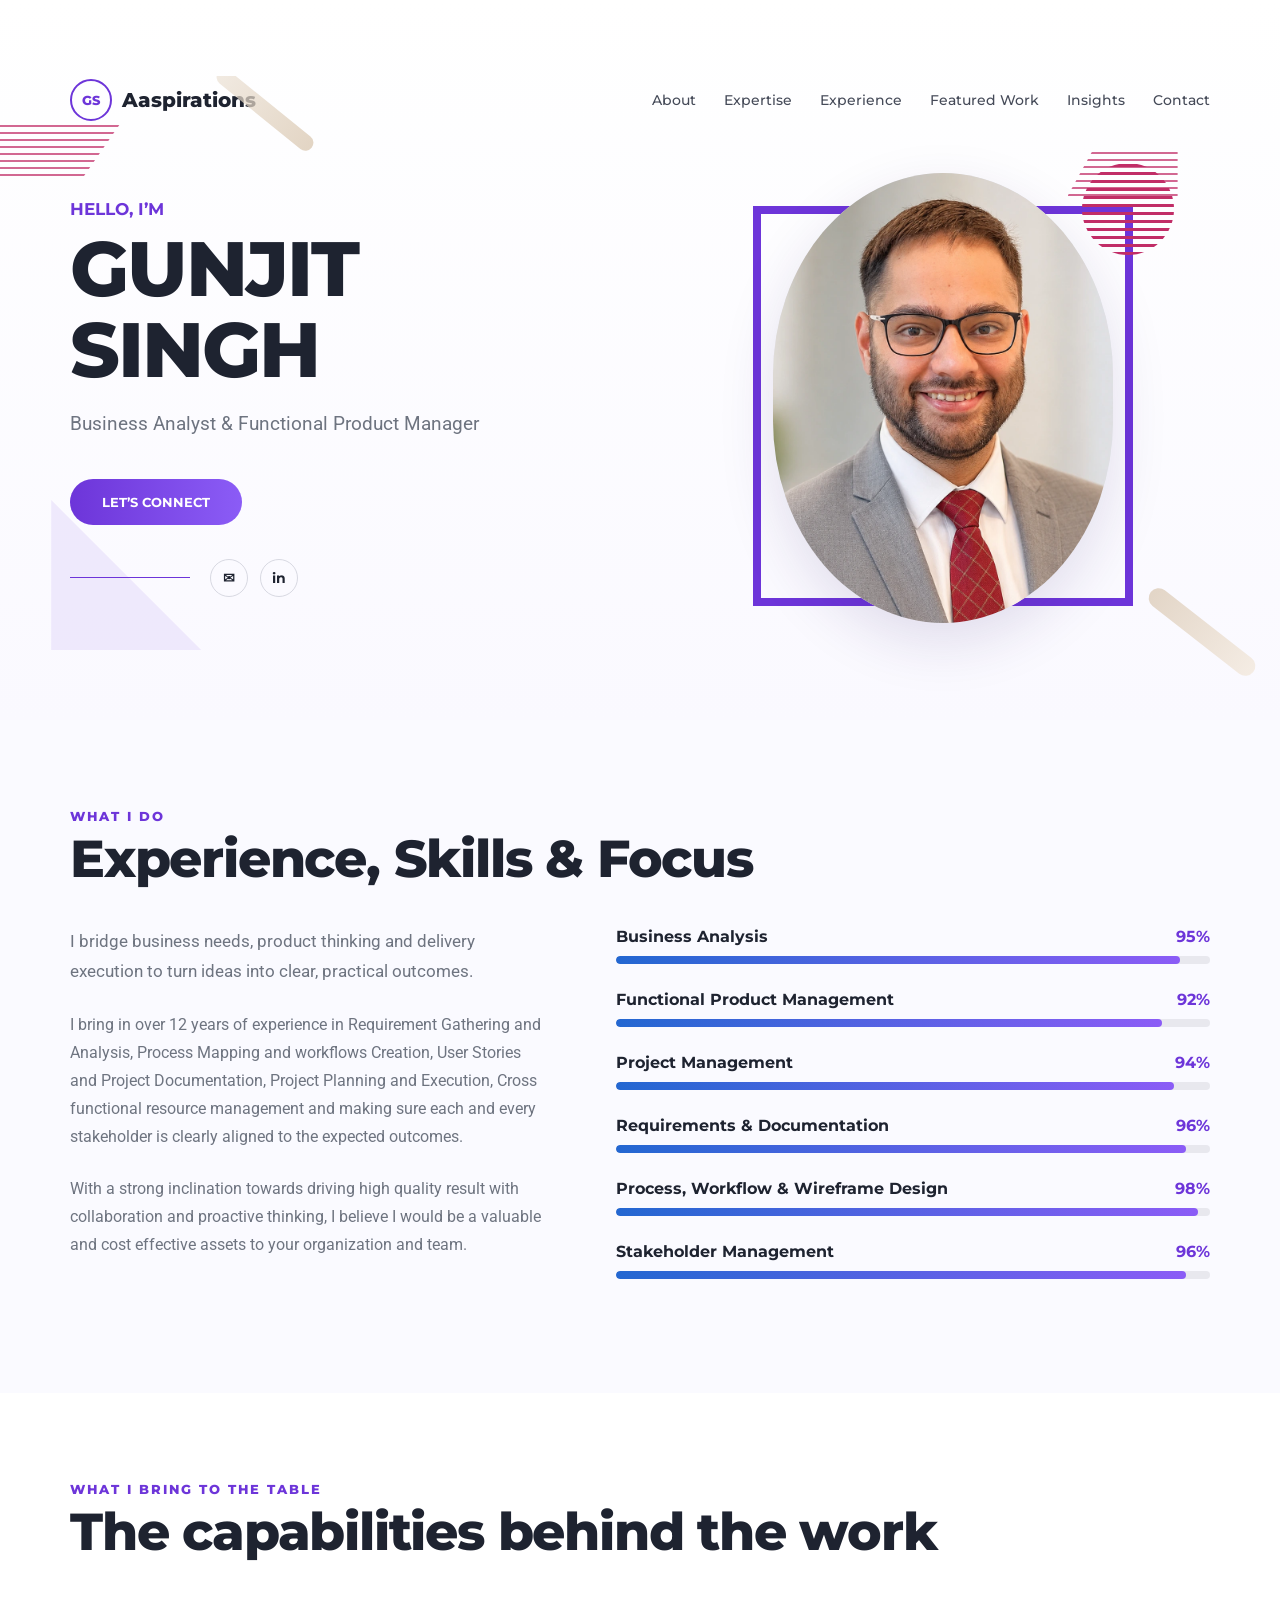
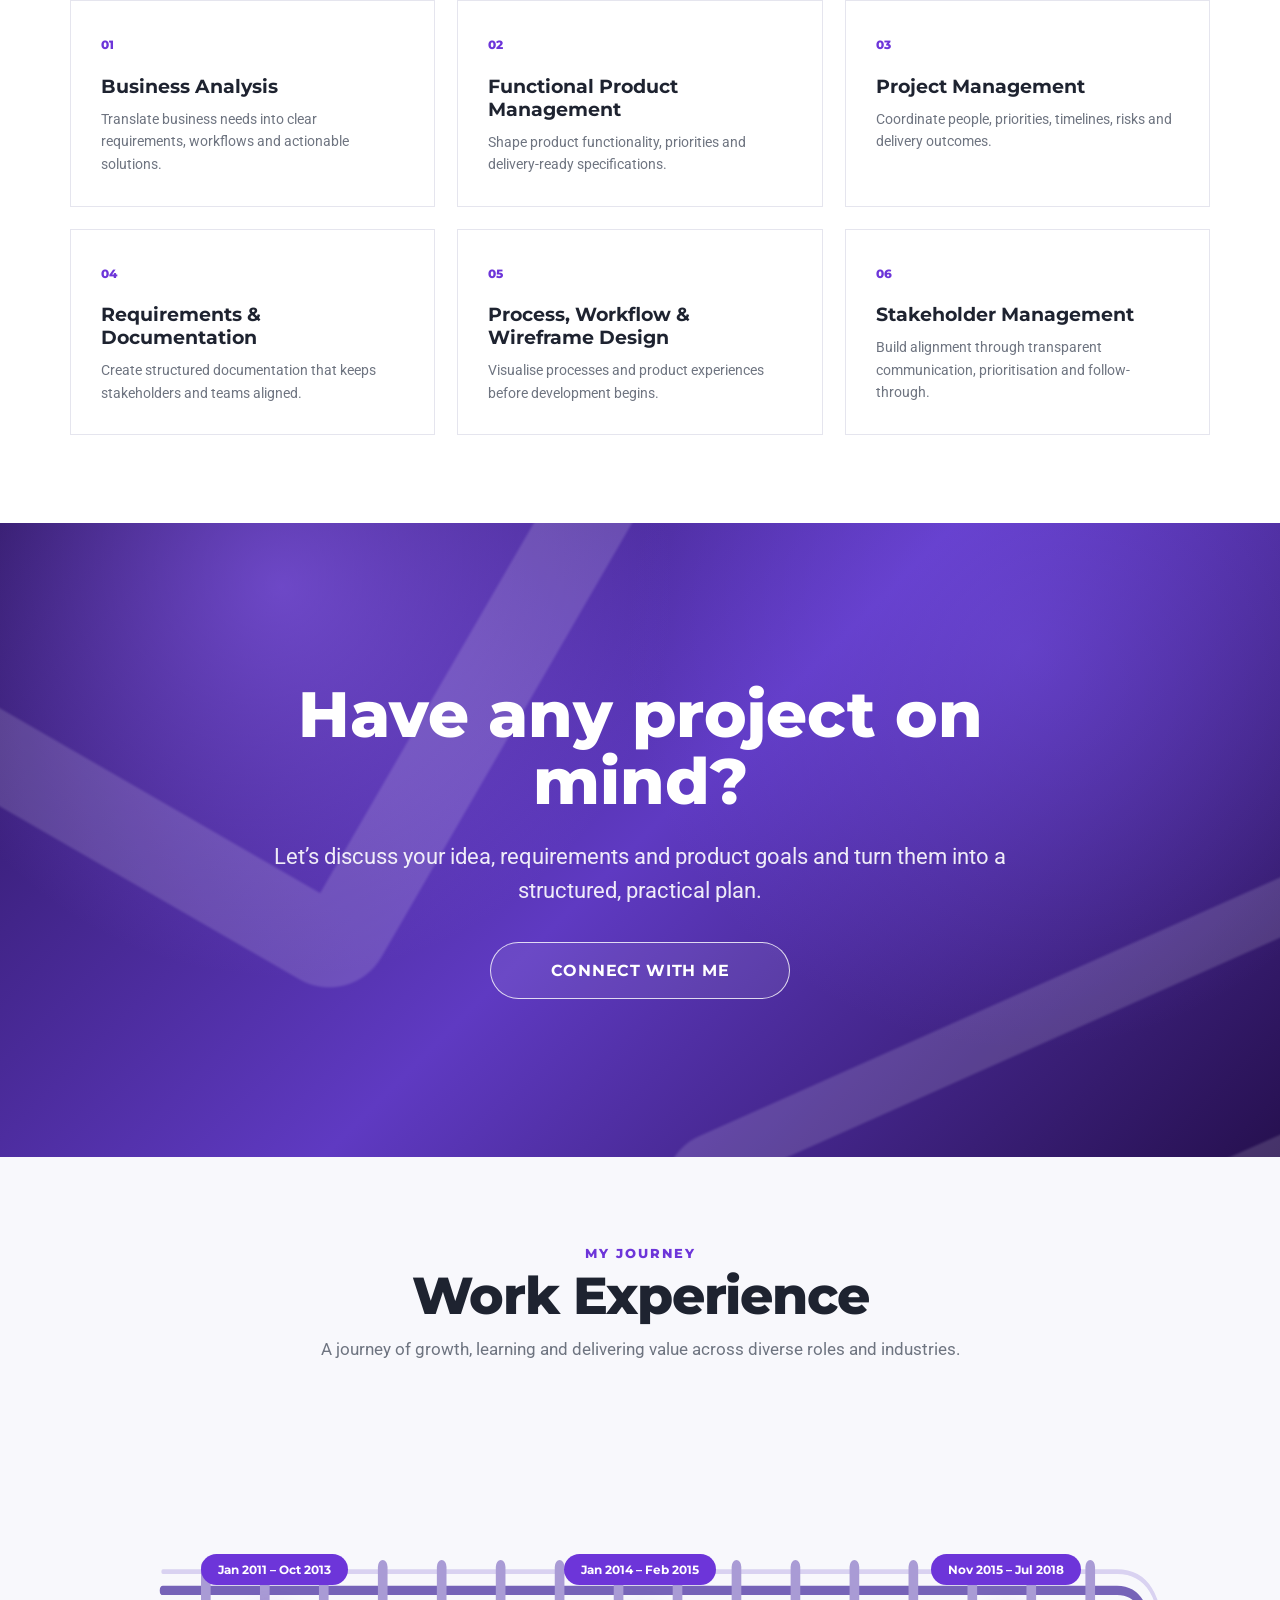
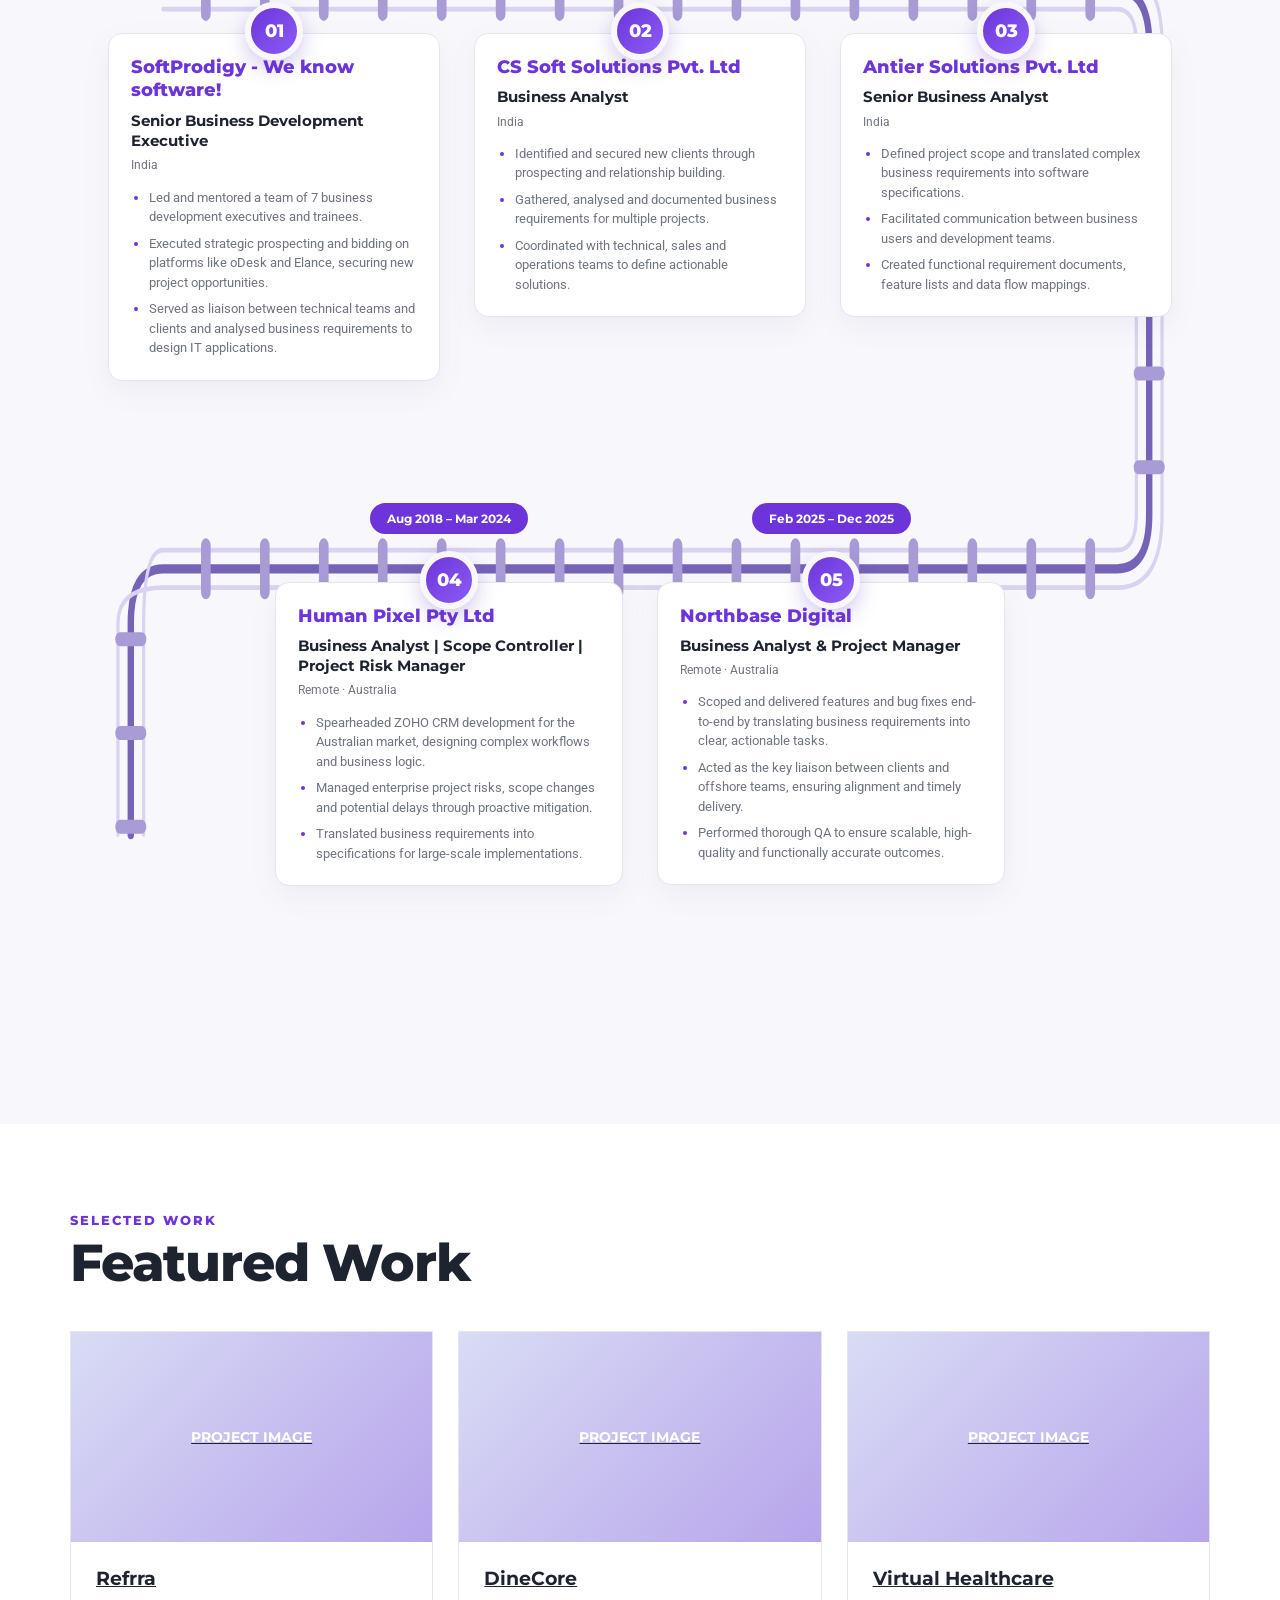
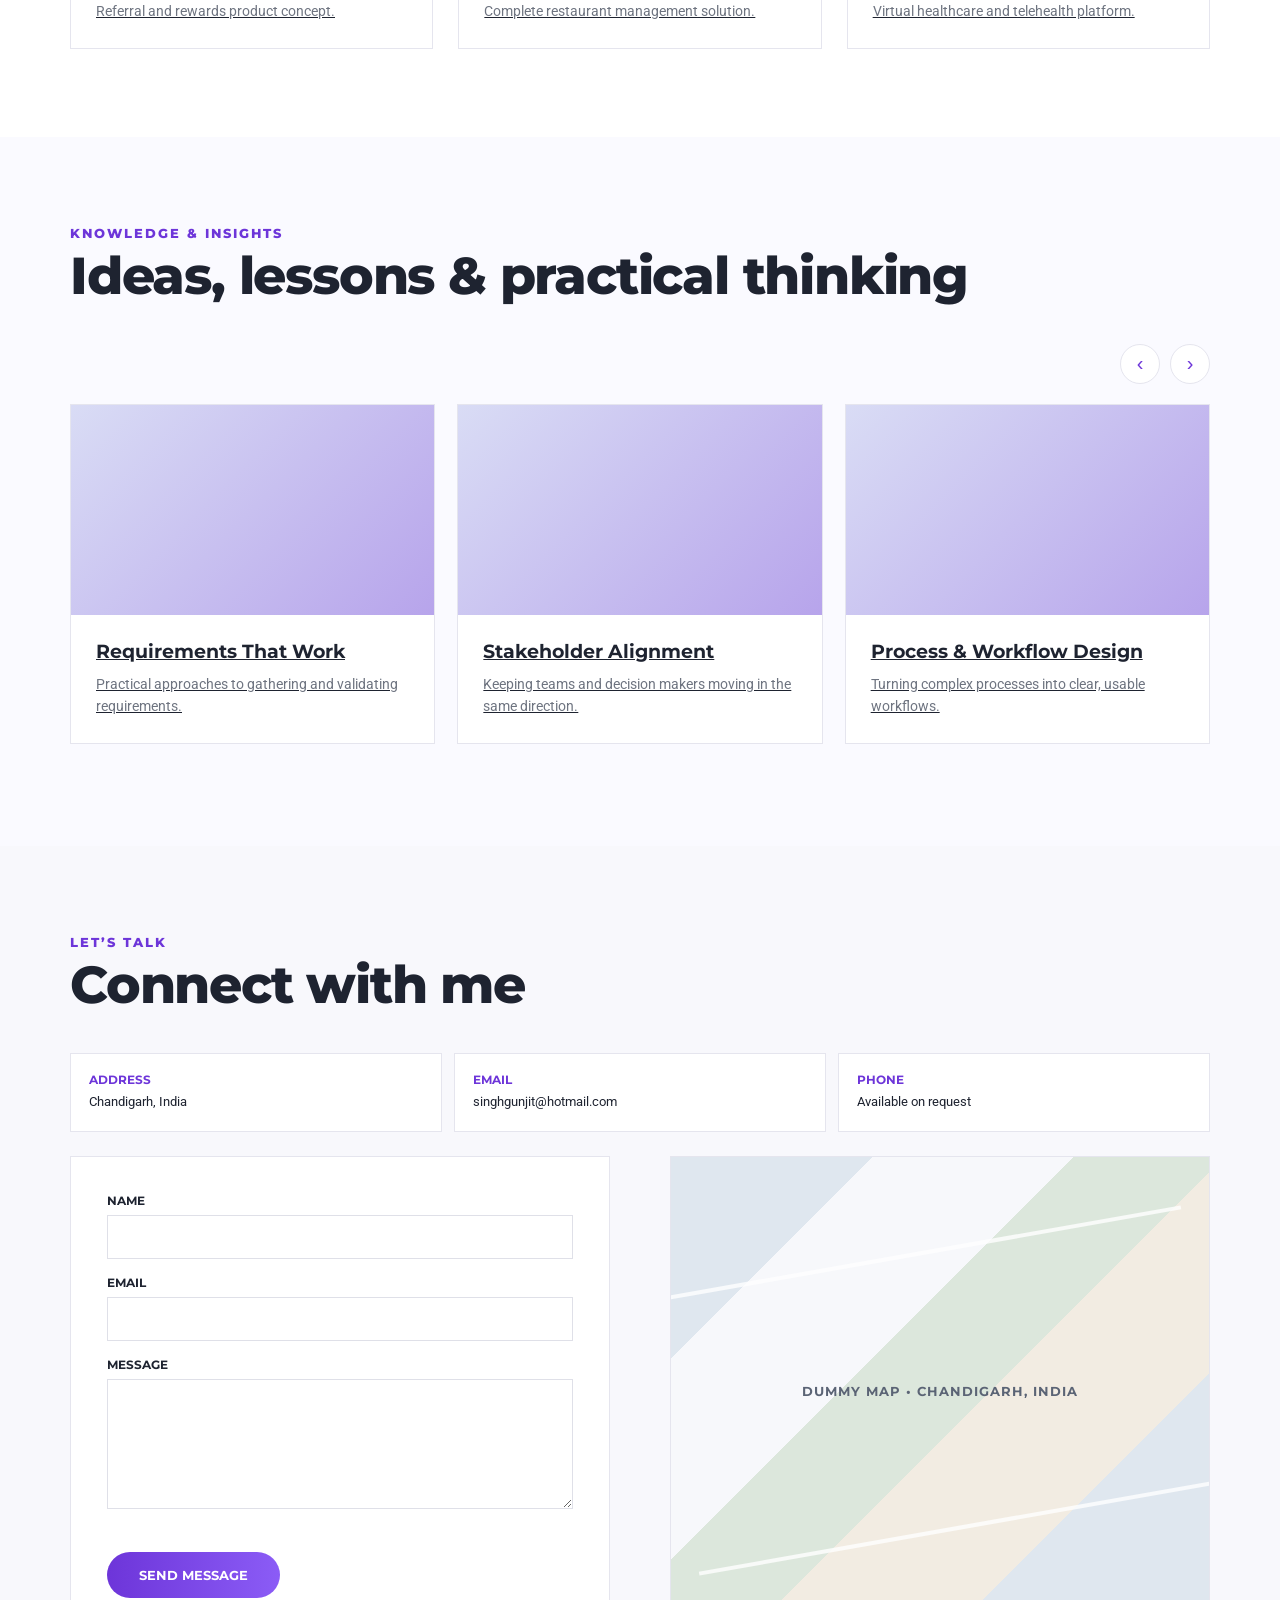
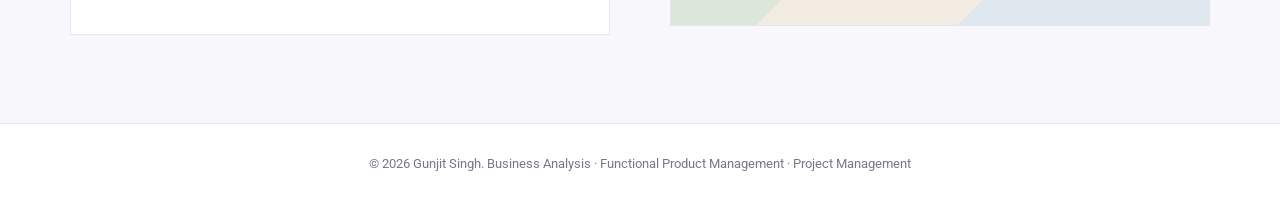
==== commit de04f7ff: "Update homepage experience layout" ====
--- a/index.html
+++ b/index.html
@@ -12,16 +12,23 @@
 nav{height:76px;display:flex;align-items:center;justify-content:space-between}.brand{display:flex;align-items:center;gap:10px}.brand-mark{width:42px;height:42px;display:grid;place-items:center;border:2px solid var(--purple);border-radius:50%;color:var(--purple);font:800 13px Montserrat}.brand-word{font:800 20px Montserrat}.nav-links{display:flex;gap:28px}.nav-links a{text-decoration:none;color:#454a58;font:500 14px Montserrat}.nav-links a:hover{color:var(--purple)}
 .hero{min-height:720px;position:relative;overflow:hidden;background:linear-gradient(180deg,#fff,#faf9ff);display:flex;align-items:center}.hero-grid{display:grid;grid-template-columns:1fr 1fr;align-items:center;gap:70px}.eyebrow{color:var(--purple);font:700 17px Montserrat}.hero h1{font:800 clamp(45px,6vw,78px)/1.05 Montserrat;margin:10px 0 18px;letter-spacing:-2px}.hero p{font-size:19px;color:var(--muted);max-width:520px}.btn{display:inline-block;margin-top:20px;padding:15px 32px;border-radius:999px;background:linear-gradient(90deg,var(--purple),var(--purple2));color:#fff;text-decoration:none;font:700 13px Montserrat}.connect-row{margin-top:34px;display:flex;align-items:center;gap:20px}.connect-line{width:120px;height:1px;background:var(--purple)}.socials{display:flex;gap:12px}.social{width:38px;height:38px;border:1px solid #d8d9e2;border-radius:50%;display:grid;place-items:center;text-decoration:none;color:var(--dark);font:700 14px Montserrat}
 .photo-zone{height:520px;position:relative;display:grid;place-items:center}.purple-frame{position:absolute;width:380px;height:400px;border:8px solid var(--purple);left:50%;top:50%;transform:translate(-50%,-48%);z-index:1}.portrait{position:relative;z-index:2;width:340px;height:450px;border-radius:50% / 45%;object-fit:cover;object-position:center top;background:#e6e7ee;box-shadow:0 20px 55px rgba(55,33,106,.13)}.stripe{position:absolute;z-index:3;width:92px;height:92px;border-radius:50%;right:36px;top:25px;background:repeating-linear-gradient(0deg,#c12d67 0 3px,transparent 3px 8px)}
-section{padding:88px 0}.section-kicker{color:var(--purple);font:800 13px Montserrat;letter-spacing:2px;text-transform:uppercase;margin-bottom:6px}.section-title{font:800 clamp(36px,4vw,58px)/1.1 Montserrat;margin:0 0 40px;letter-spacing:-1.5px}.about{background:#fafaff}.about-grid{display:grid;grid-template-columns:1fr 1.25fr;gap:70px;align-items:start}.skill{margin:0 0 26px}.skill-head{display:flex;justify-content:space-between;align-items:center;gap:20px;font:700 16px Montserrat;margin-bottom:10px}.pct{color:var(--purple);min-width:44px;text-align:right}.bar{height:8px;background:#e8e8ee;border-radius:8px;overflow:hidden}.bar i{display:block;height:100%;background:linear-gradient(90deg,var(--blue),var(--purple2));border-radius:8px}
+section{padding:88px 0}.section-kicker{color:var(--purple);font:800 13px Montserrat;letter-spacing:2px;text-transform:uppercase;margin-bottom:6px}.section-title{font:800 52px/1.1 Montserrat;margin:0 0 40px;letter-spacing:-1.2px}.about{background:#fafaff}.about-grid{display:grid;grid-template-columns:1fr 1.25fr;gap:70px;align-items:start}.skill{margin:0 0 26px}.skill-head{display:flex;justify-content:space-between;align-items:center;gap:20px;font:700 16px Montserrat;margin-bottom:10px}.pct{color:var(--purple);min-width:44px;text-align:right}.bar{height:8px;background:#e8e8ee;border-radius:8px;overflow:hidden}.bar i{display:block;height:100%;background:linear-gradient(90deg,var(--blue),var(--purple2));border-radius:8px}
 .expertise-grid{display:grid;grid-template-columns:repeat(3,1fr);gap:22px}.expert-card{border:1px solid var(--line);padding:30px;min-height:190px;background:#fff}.expert-num{color:var(--purple);font:800 12px Montserrat}.expert-card h3{font:700 19px Montserrat;margin:18px 0 10px}.expert-card p{color:var(--muted);font-size:14px;margin:0}
 .hero-decor{position:absolute;inset:76px 0 0;pointer-events:none;overflow:hidden}.hero-decor .shape{position:absolute;opacity:.72;animation:floatShape 9s ease-in-out infinite}.s1{width:150px;height:52px;left:-30px;top:48px;background:repeating-linear-gradient(0deg,#c12d67 0 2px,transparent 2px 7px);clip-path:polygon(0 0,100% 0,76% 100%,0 100%)}.s2{width:120px;height:16px;left:16%;top:26px;border-radius:999px;background:linear-gradient(90deg,#ece2d6,#d8c5ad);transform:rotate(39deg);animation-delay:-2s}.s3{width:110px;height:48px;right:8%;top:72px;background:repeating-linear-gradient(0deg,#c12d67 0 2px,transparent 2px 7px);clip-path:polygon(24% 0,100% 0,100% 100%,0 100%);animation-delay:-4s}.s4{width:150px;height:150px;left:4%;bottom:70px;background:rgba(105,53,217,.12);clip-path:polygon(0 0,100% 100%,0 100%);animation-delay:-1s}.s5{width:130px;height:20px;right:1%;bottom:78px;border-radius:999px;background:linear-gradient(90deg,#d9c7b1,#f2e7d9);transform:rotate(38deg);animation-delay:-5s}@keyframes floatShape{0%,100%{translate:0 0}50%{translate:0 -14px}}
 .project-cta{position:relative;min-height:430px;overflow:hidden;background:radial-gradient(circle at 22% 10%,rgba(148,103,255,.55),transparent 34%),radial-gradient(circle at 80% 20%,rgba(132,93,255,.35),transparent 35%),linear-gradient(135deg,#2c155f,#5f3ac2 50%,#26104f);display:flex;align-items:center;color:#fff}.project-cta:before,.project-cta:after{content:"";position:absolute;border-radius:60px;opacity:.14;filter:blur(1px);animation:ctaFloat 12s ease-in-out infinite}.project-cta:before{width:520px;height:520px;border:85px solid #fff;left:-120px;top:-330px;transform:rotate(30deg)}.project-cta:after{width:680px;height:180px;border:55px solid #fff;right:-180px;bottom:-120px;transform:rotate(-24deg);animation-delay:-5s}@keyframes ctaFloat{0%,100%{translate:0 0;rotate:0deg}50%{translate:20px -14px;rotate:3deg}}.cta-content{text-align:center;max-width:1000px;margin:auto;padding:70px 20px;position:relative;z-index:2}.cta-content h2{font:800 clamp(40px,5vw,68px)/1.05 Montserrat;margin:0 0 24px}.cta-content p{font-size:22px;line-height:1.55;max-width:800px;margin:0 auto 34px;color:rgba(255,255,255,.9)}.cta-hire{display:inline-flex;align-items:center;justify-content:center;min-width:300px;padding:18px 42px;border-radius:999px;border:1px solid rgba(255,255,255,.8);color:#fff;text-decoration:none;font:700 16px Montserrat;letter-spacing:.7px;background:rgba(255,255,255,.08)}
-/* Work experience: reverse railway-track journey, latest at top */
-.experience{background:#f8f8fc}.experience-intro{text-align:center;max-width:850px;margin:0 auto 46px}.experience-intro .section-title{margin-bottom:12px}.experience-subtitle{color:var(--muted);font-size:17px;margin:0}.railway{position:relative;padding:10px 0 6px}.rail-line{position:absolute;left:122px;top:34px;bottom:34px;width:8px;border-left:3px solid #7250df;border-right:3px solid #b9a8ee;background:repeating-linear-gradient(to bottom,transparent 0 22px,#7250df 22px 26px,transparent 26px 42px);border-radius:10px}.experience-item{display:grid;grid-template-columns:245px 1fr;gap:42px;position:relative;min-height:205px;margin-bottom:24px}.experience-item:last-child{margin-bottom:0}.rail-meta{text-align:right;padding:4px 48px 0 0}.rail-node{position:absolute;left:101px;top:12px;width:50px;height:50px;border-radius:50%;display:grid;place-items:center;background:linear-gradient(135deg,var(--purple),var(--purple2));color:#fff;font:800 18px Montserrat;box-shadow:0 8px 20px rgba(88,47,183,.25);z-index:2}.rail-meta .date{display:inline-block;background:var(--purple);color:#fff;padding:6px 13px;border-radius:999px;font:700 12px Montserrat;white-space:nowrap}.rail-meta .period{display:block;color:#2f2780;font:700 13px Montserrat;margin-top:10px}.rail-meta .location{display:block;color:var(--muted);font-size:13px;margin-top:3px}.experience-card{background:#fff;border:1px solid var(--line);border-radius:14px;padding:24px 28px;box-shadow:0 10px 30px rgba(55,33,106,.06);display:grid;grid-template-columns:280px 1fr;gap:26px;align-items:start}.experience-card .company{color:var(--purple);font:800 18px/1.3 Montserrat;margin:0 0 8px}.experience-card .role{font:700 15px/1.35 Montserrat;margin:0;color:var(--dark)}.experience-card .responsibilities{margin:0;padding-left:18px}.experience-card .responsibilities li{color:var(--muted);font-size:13px;line-height:1.5;margin-bottom:7px}.experience-card .responsibilities li:last-child{margin-bottom:0}.experience-card .responsibilities li::marker{color:var(--purple)}.journey-note{display:inline-block;margin:25px 0 0 68px;color:var(--purple);font:600 14px Montserrat;transform:rotate(-3deg)}
+.focus-copy{max-width:620px}.focus-copy p{color:var(--muted);font-size:16px;line-height:1.75;margin:0 0 24px}.focus-copy .focus-lead{font-size:17px;line-height:1.75;margin-top:0}.focus-copy p:last-child{margin-bottom:0}
+/* Work experience: centered chronological railway journey */
+.experience-story{display:block;max-width:1120px;margin:0 auto}.experience-story-text{display:none}.railway-roadmap{position:relative;min-height:760px;padding:145px 28px 150px;overflow:hidden}.rail-track{position:absolute;inset:72px 24px 92px;z-index:0;pointer-events:none}.rail-track svg{width:100%;height:100%;display:block;overflow:visible}.rail-track .rail{fill:none;stroke:#7663b8;stroke-width:6;stroke-linecap:round;stroke-linejoin:round}.rail-track .rail-soft{fill:none;stroke:#d9d2f1;stroke-width:3;stroke-linecap:round;stroke-linejoin:round}.rail-track .sleeper{stroke:#a99bd5;stroke-width:9;stroke-linecap:round}.experience-row{position:relative;z-index:2;display:grid;grid-template-columns:repeat(3,1fr);gap:34px}.experience-row.top{margin-bottom:122px}.experience-row.bottom{grid-template-columns:repeat(2,1fr);max-width:730px;margin:0 auto}.experience-stop{position:relative;width:auto!important;left:auto!important;top:auto!important;text-align:center}.stop-date{display:inline-block;margin:0 0 48px!important;padding:8px 17px;border-radius:999px;background:var(--purple);color:#fff;font:700 12px Montserrat;white-space:nowrap;position:relative;z-index:4}.stop-marker{position:absolute;left:50%;top:48px!important;transform:translateX(-50%);width:58px;height:58px;border-radius:50%;background:linear-gradient(135deg,var(--purple),var(--purple2));display:grid;place-items:center;color:#fff;font:800 18px Montserrat;box-shadow:0 8px 20px rgba(88,47,183,.25);border:6px solid #f8f8fc;z-index:5}.experience-stop .experience-card{display:block;text-align:left;padding:22px 22px;min-height:270px;margin-top:0}.experience-stop .company{font-size:16px}.experience-stop .role{font-size:14px}.experience-stop .location{color:var(--muted);font-size:12px;margin:5px 0 12px}.experience-stop .responsibilities{padding-left:17px}.experience-stop .responsibilities li{font-size:12px;line-height:1.45;margin-bottom:6px}.experience-stop .responsibilities li:last-child{margin-bottom:0}.experience-row.bottom .stop-date{margin-bottom:48px!important}
+@media(max-width:900px){.experience-story{grid-template-columns:1fr;gap:30px}.experience-story-text{padding-top:0}.railway-roadmap{min-height:1800px}.road-track{left:50%;right:auto;top:55px;width:10px;height:1680px;border:0;border-left:5px solid #7b67b9;border-right:5px solid #d6cef0;border-radius:0;transform:none;background:repeating-linear-gradient(to bottom,transparent 0 42px,#a99bd5 42px 50px,transparent 50px 92px)}.road-track:after{display:none}.road-sleeper{display:none}.experience-stop{width:78%;left:11%!important;top:auto}.stop-1{top:0}.stop-2{top:350px}.stop-3{top:700px}.stop-4{top:1050px}.stop-5{top:1400px}.stop-marker{left:50%;top:58px}.stop-date{margin-bottom:72px}.experience-stop .experience-card{min-height:0}.stop-4 .stop-marker,.stop-5 .stop-marker{top:58px}}@media(max-width:600px){.experience-story-text p{font-size:14px}.railway-roadmap{min-height:1900px}.experience-stop{width:88%;left:6%!important}.stop-1{top:0}.stop-2{top:370px}.stop-3{top:740px}.stop-4{top:1110px}.stop-5{top:1480px}.stop-date{font-size:10px}.experience-stop .experience-card{padding:18px}.experience-stop .responsibilities li{font-size:11px}}
+
+.experience{background:#f8f8fc}.experience-intro{text-align:center;max-width:850px;margin:0 auto 46px}.experience-intro .section-title{margin-bottom:12px}.experience-subtitle{color:var(--muted);font-size:17px;margin:0}.railway{position:relative;padding:10px 0 6px}.rail-line{position:absolute;left:122px;top:36px;bottom:36px;width:10px;background:repeating-linear-gradient(to bottom,#b9a8ee 0 20px,#7250df 20px 24px,#b9a8ee 24px 44px);border-left:3px solid #7250df;border-right:3px solid #b9a8ee;border-radius:10px;z-index:0}.experience-item{display:grid;grid-template-columns:245px 1fr;gap:42px;position:relative;min-height:0;margin-bottom:28px}.experience-item:last-child{margin-bottom:0}.rail-meta{text-align:right;padding:4px 48px 0 0}.rail-node{position:absolute;left:101px;top:10px;width:50px;height:50px;border-radius:50%;display:grid;place-items:center;background:linear-gradient(135deg,var(--purple),var(--purple2));color:#fff;font:800 18px Montserrat;box-shadow:0 8px 20px rgba(88,47,183,.25);z-index:3}.rail-meta .date{display:inline-block;background:var(--purple);color:#fff;padding:6px 13px;border-radius:999px;font:700 12px Montserrat;white-space:nowrap}.rail-meta .period{display:block;color:#2f2780;font:700 13px Montserrat;margin-top:10px}.rail-meta .location{display:block;color:var(--muted);font-size:13px;margin-top:3px}.experience-card{background:#fff;border:1px solid var(--line);border-radius:14px;padding:24px 28px;box-shadow:0 10px 30px rgba(55,33,106,.06);display:grid;grid-template-columns:280px 1fr;gap:26px;align-items:start;position:relative;z-index:1}.experience-card .company{color:var(--purple);font:800 18px/1.3 Montserrat;margin:0 0 8px}.experience-card .role{font:700 15px/1.35 Montserrat;margin:0;color:var(--dark)}.experience-card .responsibilities{margin:0;padding-left:18px}.experience-card .responsibilities li{color:var(--muted);font-size:13px;line-height:1.5;margin-bottom:7px}.experience-card .responsibilities li:last-child{margin-bottom:0}.experience-card .responsibilities li::marker{color:var(--purple)}.journey-note{display:inline-block;margin:25px 0 0 68px;color:var(--purple);font:600 14px Montserrat;transform:rotate(-3deg)}
 .cards-3{display:grid;grid-template-columns:repeat(3,1fr);gap:25px}.work-card,.insight-card{cursor:pointer;border:1px solid var(--line);background:#fff;overflow:hidden}.work-image,.insight-thumb{height:210px;background:linear-gradient(135deg,#d9dcf5,#b7a4eb);display:grid;place-items:center;color:#fff;font:700 14px Montserrat}.card-body{padding:25px}.card-body h3{font:700 19px Montserrat;margin:0 0 10px}.card-body p{font-size:14px;color:var(--muted);margin:0}.scroll-row{display:flex;gap:22px;overflow-x:auto;scroll-snap-type:x mandatory;padding:2px 0 14px}.insight-card{min-width:calc((100% - 44px)/3);scroll-snap-align:start}.carousel-actions{display:flex;justify-content:flex-end;gap:10px;margin-bottom:18px}.round-btn{width:40px;height:40px;border:1px solid var(--line);background:#fff;border-radius:50%;font-size:20px;cursor:pointer;color:var(--purple)}
 .contact{background:#f8f8fc}.contact-grid{display:grid;grid-template-columns:1fr 1fr;gap:60px}.form-box{background:#fff;padding:36px;border:1px solid var(--line)}.form-row{margin-bottom:16px}label{display:block;font:700 12px Montserrat;margin-bottom:7px}input,textarea{width:100%;border:1px solid #dfe0e8;padding:13px 14px;font:14px Roboto;outline:none}textarea{min-height:130px;resize:vertical}.submit{border:0;cursor:pointer}.contact-info{display:grid;grid-template-columns:repeat(3,1fr);gap:12px;margin:24px 0}.info-box{background:#fff;border:1px solid var(--line);padding:18px;font-size:13px}.info-box strong{display:block;font:700 12px Montserrat;color:var(--purple);margin-bottom:5px}.map{height:470px;border:1px solid var(--line);background:linear-gradient(135deg,#dfe7ef 0 20%,#f7f8fb 20% 40%,#dce7dc 40% 55%,#f2ece2 55% 75%,#dfe7ef 75%);position:relative;overflow:hidden}.map:before{content:"";position:absolute;inset:20% 0;border-top:4px solid rgba(255,255,255,.8);border-bottom:4px solid rgba(255,255,255,.8);transform:rotate(-10deg)}.map:after{content:"DUMMY MAP • CHANDIGARH, INDIA";position:absolute;inset:0;display:grid;place-items:center;color:#5b6475;font:700 13px Montserrat;letter-spacing:1px}.status{display:none;margin-top:12px;color:#267d3b;font-size:14px}footer{padding:30px 0;text-align:center;color:#747985;font-size:13px;border-top:1px solid var(--line)}
 @media(max-width:900px){.nav-links{display:none}.hero-grid,.about-grid,.contact-grid{grid-template-columns:1fr}.hero{padding:70px 0}.photo-zone{order:-1;height:450px}.expertise-grid,.cards-3{grid-template-columns:1fr 1fr}.experience-item{grid-template-columns:150px 1fr;gap:25px}.rail-line{left:73px}.rail-node{left:52px}.rail-meta{padding-right:30px}.experience-card{grid-template-columns:1fr}.insight-card{min-width:calc(50% - 11px)}}
-@media(max-width:560px){section{padding:70px 0}.expertise-grid,.cards-3{grid-template-columns:1fr}.photo-zone{height:390px}.purple-frame{width:280px;height:310px}.portrait{width:255px;height:335px}.stripe{right:8px;top:20px;width:68px;height:68px}.hero h1{font-size:48px}.contact-info{grid-template-columns:1fr}.insight-card{min-width:85%}.section-title{font-size:31px}.experience-item{grid-template-columns:1fr;gap:8px;margin-left:38px}.rail-line{left:-18px}.rail-node{left:-43px;top:0;width:42px;height:42px;font-size:15px}.rail-meta{text-align:left;padding:0}.rail-meta .date{font-size:11px}.experience-card{padding:20px}.journey-note{margin-left:0}}
+@media(max-width:560px){section{padding:70px 0}.expertise-grid,.cards-3{grid-template-columns:1fr}.photo-zone{height:390px}.purple-frame{width:280px;height:310px}.portrait{width:255px;height:335px}.stripe{right:8px;top:20px;width:68px;height:68px}.hero h1{font-size:48px}.contact-info{grid-template-columns:1fr}.insight-card{min-width:85%}.section-title{font-size:34px}.experience-item{grid-template-columns:1fr;gap:8px;margin-left:38px}.rail-line{left:-18px;top:20px;bottom:20px}.rail-node{left:-43px;top:0;width:42px;height:42px;font-size:15px}.rail-meta{text-align:left;padding:0}.rail-meta .date{font-size:11px}.experience-card{padding:20px}.journey-note{margin-left:0}}
+
+@media(max-width:900px){.railway-roadmap{min-height:1750px;padding:105px 12px 70px}.rail-track{inset:48px 28px 48px}.experience-row,.experience-row.bottom{grid-template-columns:1fr;gap:55px;max-width:620px;margin-left:auto;margin-right:auto}.experience-row.top{margin-bottom:55px}.experience-row.bottom{margin-top:55px}.experience-stop .experience-card{min-height:0}.rail-track svg{display:none}.rail-track:before{content:"";position:absolute;left:50%;top:0;bottom:0;width:18px;transform:translateX(-50%);background:repeating-linear-gradient(to bottom,transparent 0 28px,#a99bd5 28px 36px,transparent 36px 64px);border-left:4px solid #7663b8;border-right:4px solid #d9d2f1;border-radius:12px}.stop-marker{top:48px!important}}
+@media(max-width:560px){.railway-roadmap{padding-left:0;padding-right:0}.experience-row,.experience-row.bottom{width:92%}.stop-date{font-size:10px}.experience-stop .experience-card{padding:20px}.experience-stop .responsibilities li{font-size:11px}}
 </style>
 </head>
 <body>
@@ -34,26 +41,50 @@
 <div class="photo-zone"><div class="purple-frame"></div><img class="portrait" src="assets/images/gunjit-profile.webp" alt="Gunjit Singh profile photo"><div class="stripe"></div></div>
 </div></div>
 </header>
-
-<section class="about" id="about"><div class="container"><div class="section-kicker">WHAT I DO</div><h2 class="section-title">Experience, Skills &amp; Focus</h2><div class="about-grid"><div><p style="color:var(--muted);font-size:17px;margin-top:0">I bridge business needs, product thinking and delivery execution to turn ideas into clear, practical outcomes.</p></div><div id="expertise"><div class="skill"><div class="skill-head"><span>Business Analysis</span><span class="pct">95%</span></div><div class="bar"><i style="width:95%"></i></div></div><div class="skill"><div class="skill-head"><span>Functional Product Management</span><span class="pct">92%</span></div><div class="bar"><i style="width:92%"></i></div></div><div class="skill"><div class="skill-head"><span>Project Management</span><span class="pct">94%</span></div><div class="bar"><i style="width:94%"></i></div></div><div class="skill"><div class="skill-head"><span>Requirements &amp; Documentation</span><span class="pct">96%</span></div><div class="bar"><i style="width:96%"></i></div></div><div class="skill"><div class="skill-head"><span>Process, Workflow &amp; Wireframe Design</span><span class="pct">98%</span></div><div class="bar"><i style="width:98%"></i></div></div><div class="skill"><div class="skill-head"><span>Stakeholder Management</span><span class="pct">96%</span></div><div class="bar"><i style="width:96%"></i></div></div></div></div></div></section>
-
+<section class="about" id="about"><div class="container"><div class="section-kicker">WHAT I DO</div><h2 class="section-title">Experience, Skills &amp; Focus</h2><div class="about-grid"><div class="focus-copy"><p class="focus-lead">I bridge business needs, product thinking and delivery execution to turn ideas into clear, practical outcomes.</p><p>I bring in over 12 years of experience in Requirement Gathering and Analysis, Process Mapping and workflows Creation, User Stories and Project Documentation, Project Planning and Execution, Cross functional resource management and making sure each and every stakeholder is clearly aligned to the expected outcomes.</p><p>With a strong inclination towards driving high quality result with collaboration and proactive thinking, I believe I would be a valuable and cost effective assets to your organization and team.</p></div><div id="expertise"><div class="skill"><div class="skill-head"><span>Business Analysis</span><span class="pct">95%</span></div><div class="bar"><i style="width:95%"></i></div></div><div class="skill"><div class="skill-head"><span>Functional Product Management</span><span class="pct">92%</span></div><div class="bar"><i style="width:92%"></i></div></div><div class="skill"><div class="skill-head"><span>Project Management</span><span class="pct">94%</span></div><div class="bar"><i style="width:94%"></i></div></div><div class="skill"><div class="skill-head"><span>Requirements &amp; Documentation</span><span class="pct">96%</span></div><div class="bar"><i style="width:96%"></i></div></div><div class="skill"><div class="skill-head"><span>Process, Workflow &amp; Wireframe Design</span><span class="pct">98%</span></div><div class="bar"><i style="width:98%"></i></div></div><div class="skill"><div class="skill-head"><span>Stakeholder Management</span><span class="pct">96%</span></div><div class="bar"><i style="width:96%"></i></div></div></div></div></div></section>
 <section><div class="container"><div class="section-kicker">WHAT I BRING TO THE TABLE</div><h2 class="section-title">The capabilities behind the work</h2><div class="expertise-grid"><div class="expert-card"><span class="expert-num">01</span><h3>Business Analysis</h3><p>Translate business needs into clear requirements, workflows and actionable solutions.</p></div><div class="expert-card"><span class="expert-num">02</span><h3>Functional Product Management</h3><p>Shape product functionality, priorities and delivery-ready specifications.</p></div><div class="expert-card"><span class="expert-num">03</span><h3>Project Management</h3><p>Coordinate people, priorities, timelines, risks and delivery outcomes.</p></div><div class="expert-card"><span class="expert-num">04</span><h3>Requirements &amp; Documentation</h3><p>Create structured documentation that keeps stakeholders and teams aligned.</p></div><div class="expert-card"><span class="expert-num">05</span><h3>Process, Workflow &amp; Wireframe Design</h3><p>Visualise processes and product experiences before development begins.</p></div><div class="expert-card"><span class="expert-num">06</span><h3>Stakeholder Management</h3><p>Build alignment through transparent communication, prioritisation and follow-through.</p></div></div></div></section>
-
 <section class="project-cta"><div class="cta-content"><h2>Have any project on<br>mind?</h2><p>Let’s discuss your idea, requirements and product goals and turn them into a structured, practical plan.</p><a class="cta-hire" href="#contact">CONNECT WITH ME</a></div></section>
-
-<section class="experience" id="experience"><div class="container"><div class="experience-intro"><div class="section-kicker">MY JOURNEY</div><h2 class="section-title">Work Experience</h2><p class="experience-subtitle">A journey of growth, learning and delivering value across diverse roles and industries.</p></div><div class="railway"><div class="rail-line"></div>
-<div class="experience-item"><div class="rail-node">01</div><div class="rail-meta"><span class="date">Feb 2025 – Dec 2025</span><span class="period">10 months</span><span class="location">Remote · Australia</span></div><div class="experience-card"><div><h3 class="company">Northbase Digital, Australia</h3><p class="role">Business Analyst &amp; Project Manager</p></div><ul class="responsibilities"><li>Scoped and delivered features and bug fixes end-to-end by translating business requirements into clear, actionable tasks.</li><li>Acted as the key liaison between clients and offshore teams, ensuring alignment, accurate estimations, prioritisation and timely delivery.</li><li>Evaluated requirements critically and performed thorough QA to ensure scalable, high-quality and functionally accurate outcomes.</li></ul></div></div>
-<div class="experience-item"><div class="rail-node">02</div><div class="rail-meta"><span class="date">Aug 2018 – Mar 2024</span><span class="period">5 years 7 months</span><span class="location">Remote · Australia</span></div><div class="experience-card"><div><h3 class="company">Human Pixel Pty Ltd, Australia</h3><p class="role">Business Analyst || Scope Controller || Project Risk Manager</p></div><ul class="responsibilities"><li>Spearheaded ZOHO CRM development for the Australian market, designing complex workflows and business logic solutions.</li><li>Managed enterprise project risks, scope changes and potential delays through proactive risk mitigation strategies.</li><li>Collaborated with global development teams to translate business requirements into specifications for large-scale implementations.</li><li>Maintained project delivery timelines while ensuring quality standards and stakeholder alignment.</li></ul></div></div>
-<div class="experience-item"><div class="rail-node">03</div><div class="rail-meta"><span class="date">Nov 2015 – Jul 2018</span><span class="period">2 years 9 months</span><span class="location">India</span></div><div class="experience-card"><div><h3 class="company">Antier Solutions Pvt. Ltd, India</h3><p class="role">Senior Business Analyst</p></div><ul class="responsibilities"><li>Collaborated with key stakeholders to define project scope and translate complex business requirements into specifications for software development projects.</li><li>Facilitated communication between business users and development teams, ensuring requirement accuracy and reducing development rework.</li><li>Created comprehensive functional requirement documents, feature lists and data flow mappings that streamlined development processes and improved delivery timelines.</li><li>Validated system functionalities with diverse participants across multiple projects, ensuring alignment with business objectives and user expectations.</li></ul></div></div>
-<div class="experience-item"><div class="rail-node">04</div><div class="rail-meta"><span class="date">Jan 2014 – Feb 2015</span><span class="period">1 year 2 months</span><span class="location">India</span></div><div class="experience-card"><div><h3 class="company">CS Soft Solutions Pvt. Ltd, India</h3><p class="role">Business Analyst</p></div><ul class="responsibilities"><li>Identified and secured new clients through prospecting and relationship building with key decision makers, contributing to business expansion.</li><li>Gathered, analysed and documented business requirements for multiple projects, ensuring stakeholder alignment and minimising scope changes.</li><li>Coordinated with technical, sales and operations teams and translated complex business problems into actionable solutions.</li></ul></div></div>
-<div class="experience-item"><div class="rail-node">05</div><div class="rail-meta"><span class="date">Jan 2011 – Oct 2013</span><span class="period">2 years 10 months</span><span class="location">India</span></div><div class="experience-card"><div><h3 class="company">SoftProdigy - We know software!, India</h3><p class="role">Senior Business Development Executive</p></div><ul class="responsibilities"><li>Led and mentored a team of 7 business development executives and trainees.</li><li>Executed strategic prospecting and bidding on platforms like oDesk and Elance, securing new project opportunities.</li><li>Served as liaison between technical teams and clients and analysed business requirements to design IT applications within existing technology infrastructure.</li></ul></div></div>
-</div></div></section>
-
+<section class="experience" id="experience"><div class="container">
+  <div class="experience-intro">
+    <div class="section-kicker">MY JOURNEY</div>
+    <h2 class="section-title">Work Experience</h2>
+    <p class="experience-subtitle">A journey of growth, learning and delivering value across diverse roles and industries.</p>
+  </div>
+  <div class="experience-story">
+    <div class="experience-story-text" aria-hidden="true"></div>
+    <div class="railway-roadmap" aria-label="Chronological work experience timeline">
+      <div class="rail-track" aria-hidden="true">
+        <svg viewBox="0 0 1000 680" preserveAspectRatio="none">
+          <path class="rail" d="M55 70 H945 Q975 70 975 105 V405 Q975 440 945 440 H55 Q25 440 25 475 V610"/>
+          <path class="rail-soft" d="M55 82 H945 Q963 82 963 105 V405 Q963 428 945 428 H55 Q37 428 37 475 V610"/>
+          <path class="rail-soft" d="M55 58 H945 Q987 58 987 105 V405 Q987 452 945 452 H55 Q13 452 13 475 V610"/>
+          <g class="sleepers">
+            <path class="sleeper" d="M95 55 V85 M150 55 V85 M205 55 V85 M260 55 V85 M315 55 V85 M370 55 V85 M425 55 V85 M480 55 V85 M535 55 V85 M590 55 V85 M645 55 V85 M700 55 V85 M755 55 V85 M810 55 V85 M865 55 V85 M920 55 V85"/>
+            <path class="sleeper" d="M965 135 H985 M965 195 H985 M965 255 H985 M965 315 H985 M965 375 H985"/>
+            <path class="sleeper" d="M920 425 V455 M865 425 V455 M810 425 V455 M755 425 V455 M700 425 V455 M645 425 V455 M590 425 V455 M535 425 V455 M480 425 V455 M425 425 V455 M370 425 V455 M315 425 V455 M260 425 V455 M205 425 V455 M150 425 V455 M95 425 V455"/>
+            <path class="sleeper" d="M15 485 H35 M15 545 H35 M15 605 H35"/>
+          </g>
+        </svg>
+      </div>
+      <div class="experience-row top">
+        <article class="experience-stop stop-1"><div class="stop-date">Jan 2011 – Oct 2013</div><div class="stop-marker"><span>01</span></div><div class="experience-card"><h3 class="company">SoftProdigy - We know software!</h3><p class="role">Senior Business Development Executive</p><p class="location">India</p><ul class="responsibilities"><li>Led and mentored a team of 7 business development executives and trainees.</li><li>Executed strategic prospecting and bidding on platforms like oDesk and Elance, securing new project opportunities.</li><li>Served as liaison between technical teams and clients and analysed business requirements to design IT applications.</li></ul></div></article>
+        <article class="experience-stop stop-2"><div class="stop-date">Jan 2014 – Feb 2015</div><div class="stop-marker"><span>02</span></div><div class="experience-card"><h3 class="company">CS Soft Solutions Pvt. Ltd</h3><p class="role">Business Analyst</p><p class="location">India</p><ul class="responsibilities"><li>Identified and secured new clients through prospecting and relationship building.</li><li>Gathered, analysed and documented business requirements for multiple projects.</li><li>Coordinated with technical, sales and operations teams to define actionable solutions.</li></ul></div></article>
+        <article class="experience-stop stop-3"><div class="stop-date">Nov 2015 – Jul 2018</div><div class="stop-marker"><span>03</span></div><div class="experience-card"><h3 class="company">Antier Solutions Pvt. Ltd</h3><p class="role">Senior Business Analyst</p><p class="location">India</p><ul class="responsibilities"><li>Defined project scope and translated complex business requirements into software specifications.</li><li>Facilitated communication between business users and development teams.</li><li>Created functional requirement documents, feature lists and data flow mappings.</li></ul></div></article>
+      </div>
+      <div class="experience-row bottom">
+        <article class="experience-stop stop-4"><div class="stop-date">Aug 2018 – Mar 2024</div><div class="stop-marker"><span>04</span></div><div class="experience-card"><h3 class="company">Human Pixel Pty Ltd</h3><p class="role">Business Analyst | Scope Controller | Project Risk Manager</p><p class="location">Remote · Australia</p><ul class="responsibilities"><li>Spearheaded ZOHO CRM development for the Australian market, designing complex workflows and business logic.</li><li>Managed enterprise project risks, scope changes and potential delays through proactive mitigation.</li><li>Translated business requirements into specifications for large-scale implementations.</li></ul></div></article>
+        <article class="experience-stop stop-5"><div class="stop-date">Feb 2025 – Dec 2025</div><div class="stop-marker"><span>05</span></div><div class="experience-card"><h3 class="company">Northbase Digital</h3><p class="role">Business Analyst &amp; Project Manager</p><p class="location">Remote · Australia</p><ul class="responsibilities"><li>Scoped and delivered features and bug fixes end-to-end by translating business requirements into clear, actionable tasks.</li><li>Acted as the key liaison between clients and offshore teams, ensuring alignment and timely delivery.</li><li>Performed thorough QA to ensure scalable, high-quality and functionally accurate outcomes.</li></ul></div></article>
+      </div>
+    </div>
+  </div>
+</div></section>
 <section id="work"><div class="container"><div class="section-kicker">SELECTED WORK</div><h2 class="section-title">Featured Work</h2><div class="cards-3"><a class="work-card" href="project-details.html?project=refrra"><div class="work-image">PROJECT IMAGE</div><div class="card-body"><h3>Refrra</h3><p>Referral and rewards product concept.</p></div></a><a class="work-card" href="project-details.html?project=dinecore"><div class="work-image">PROJECT IMAGE</div><div class="card-body"><h3>DineCore</h3><p>Complete restaurant management solution.</p></div></a><a class="work-card" href="project-details.html?project=telehealth"><div class="work-image">PROJECT IMAGE</div><div class="card-body"><h3>Virtual Healthcare</h3><p>Virtual healthcare and telehealth platform.</p></div></a></div></div></section>
-
 <section id="insights" class="about"><div class="container"><div class="section-kicker">KNOWLEDGE &amp; INSIGHTS</div><h2 class="section-title">Ideas, lessons &amp; practical thinking</h2><div class="carousel-actions"><button class="round-btn" onclick="scrollInsights(-1)" aria-label="Previous">‹</button><button class="round-btn" onclick="scrollInsights(1)" aria-label="Next">›</button></div><div class="scroll-row" id="insightRow"><a class="insight-card" href="article-details.html?article=requirements"><div class="insight-thumb"></div><div class="card-body"><h3>Requirements That Work</h3><p>Practical approaches to gathering and validating requirements.</p></div></a><a class="insight-card" href="article-details.html?article=stakeholders"><div class="insight-thumb"></div><div class="card-body"><h3>Stakeholder Alignment</h3><p>Keeping teams and decision makers moving in the same direction.</p></div></a><a class="insight-card" href="article-details.html?article=process"><div class="insight-thumb"></div><div class="card-body"><h3>Process &amp; Workflow Design</h3><p>Turning complex processes into clear, usable workflows.</p></div></a><a class="insight-card" href="article-details.html?article=delivery"><div class="insight-thumb"></div><div class="card-body"><h3>Delivery &amp; Risk</h3><p>Managing dependencies, scope and delivery risk proactively.</p></div></a></div></div></section>
-
 <section class="contact" id="contact"><div class="container"><div class="section-kicker">LET’S TALK</div><h2 class="section-title">Connect with me</h2><div class="contact-info"><div class="info-box"><strong>ADDRESS</strong>Chandigarh, India</div><div class="info-box"><strong>EMAIL</strong>singhgunjit@hotmail.com</div><div class="info-box"><strong>PHONE</strong>Available on request</div></div><div class="contact-grid"><div class="form-box"><form action="mailto:singhgunjit@hotmail.com" method="post" enctype="text/plain" onsubmit="return prepareMail(this)"><div class="form-row"><label for="name">NAME</label><input id="name" name="Name" required></div><div class="form-row"><label for="email">EMAIL</label><input id="email" name="Email" type="email" required></div><div class="form-row"><label for="message">MESSAGE</label><textarea id="message" name="Message" required></textarea></div><button class="btn submit" type="submit">SEND MESSAGE</button><div class="status" id="formStatus">Your email client will open with the formatted message.</div></form></div><div class="map" aria-label="Static map placeholder"></div></div></div></section>
 <footer><div class="container">© 2026 Gunjit Singh. Business Analysis · Functional Product Management · Project Management</div></footer>
-<script>function scrollInsights(dir){document.getElementById('insightRow').scrollBy({left:dir*380,behavior:'smooth'})}function prepareMail(form){const subject='New Message From Your Website';const body='Name: '+form.Name.value+'\nEmail: '+form.Email.value+'\n\nMessage:\n'+form.Message.value;form.action='mailto:singhgunjit@hotmail.com?subject='+encodeURIComponent(subject)+'&body='+encodeURIComponent(body);return true}</script>
-</body></html>+<script>function scrollInsights(dir){document.getElementById('insightRow').scrollBy({left:dir*380,behavior:'smooth'})}function prepareMail(form){const subject='New Message From Your Website';const body='Name: '+form.Name.value+'
+Email: '+form.Email.value+'
+
+Message:
+'+form.Message.value;form.action='mailto:singhgunjit@hotmail.com?subject='+encodeURIComponent(subject)+'&body='+encodeURIComponent(body);return true}</script>
+</body></html>
